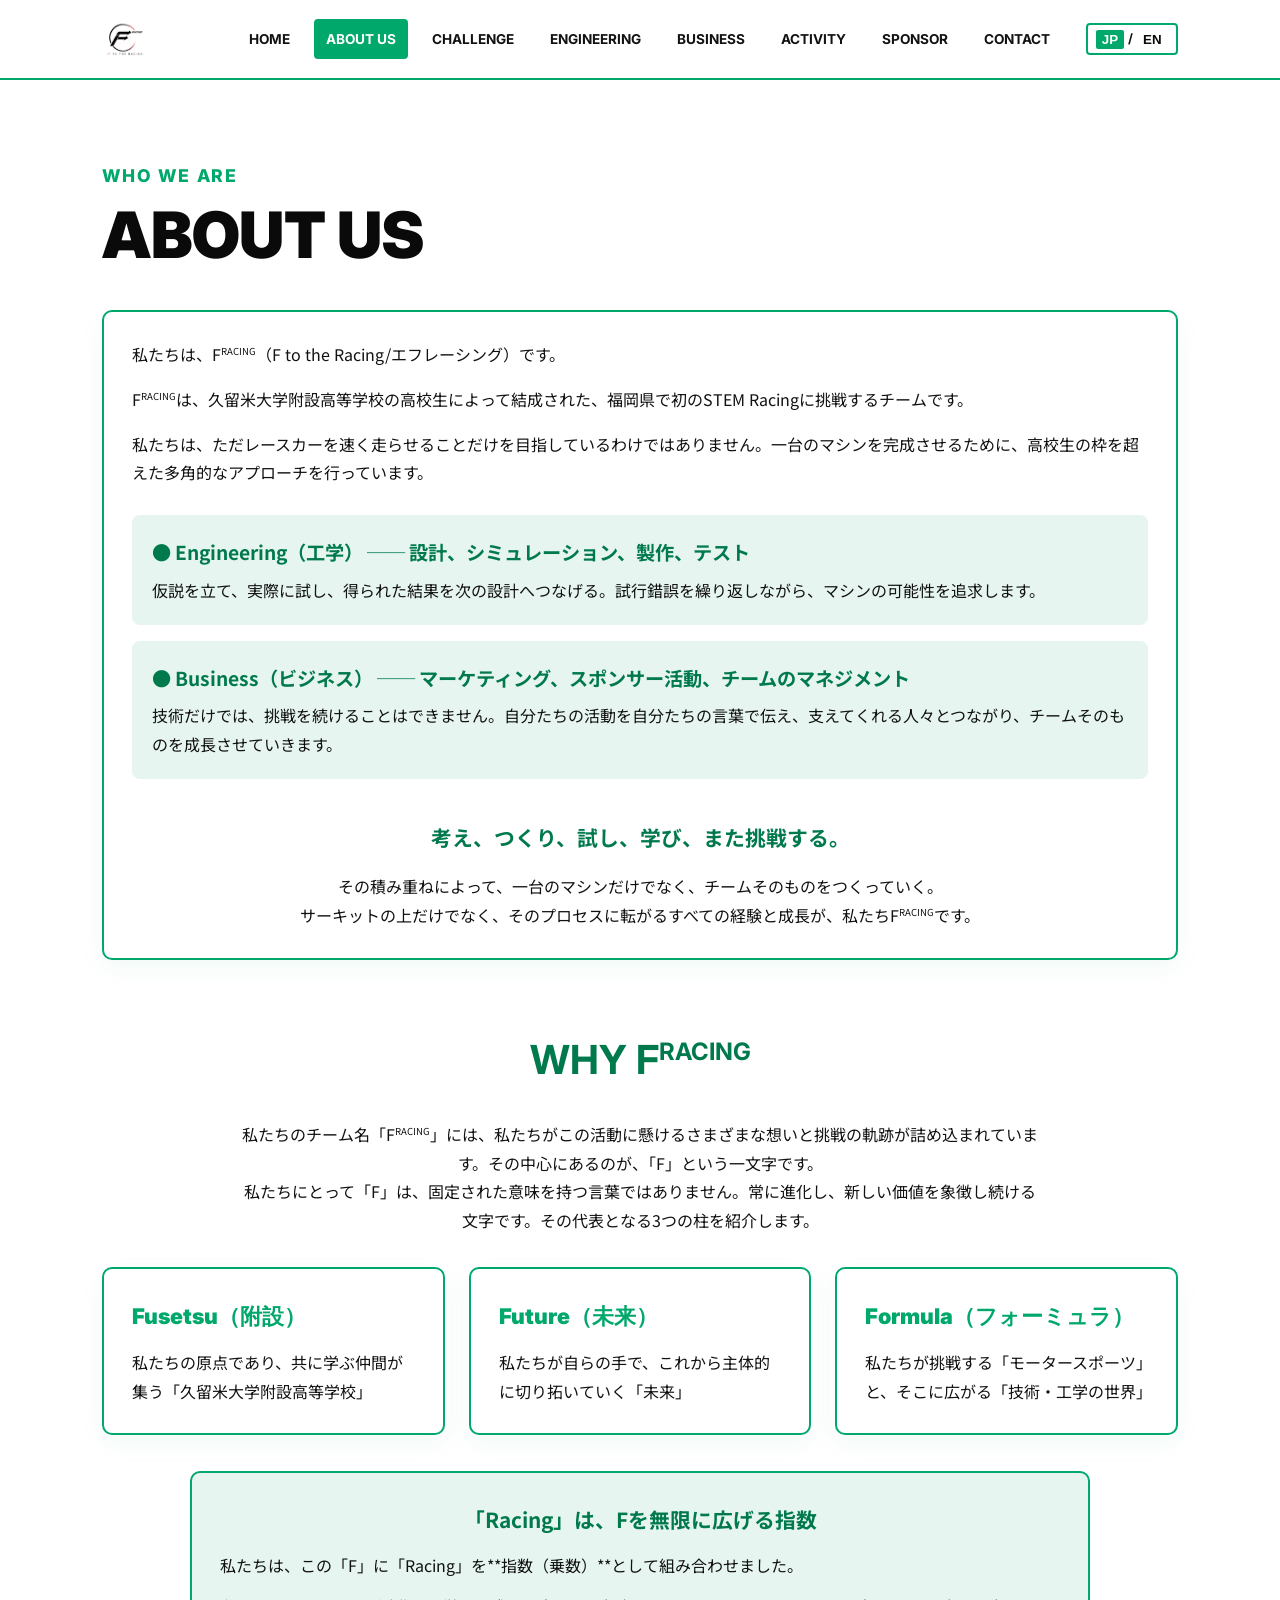
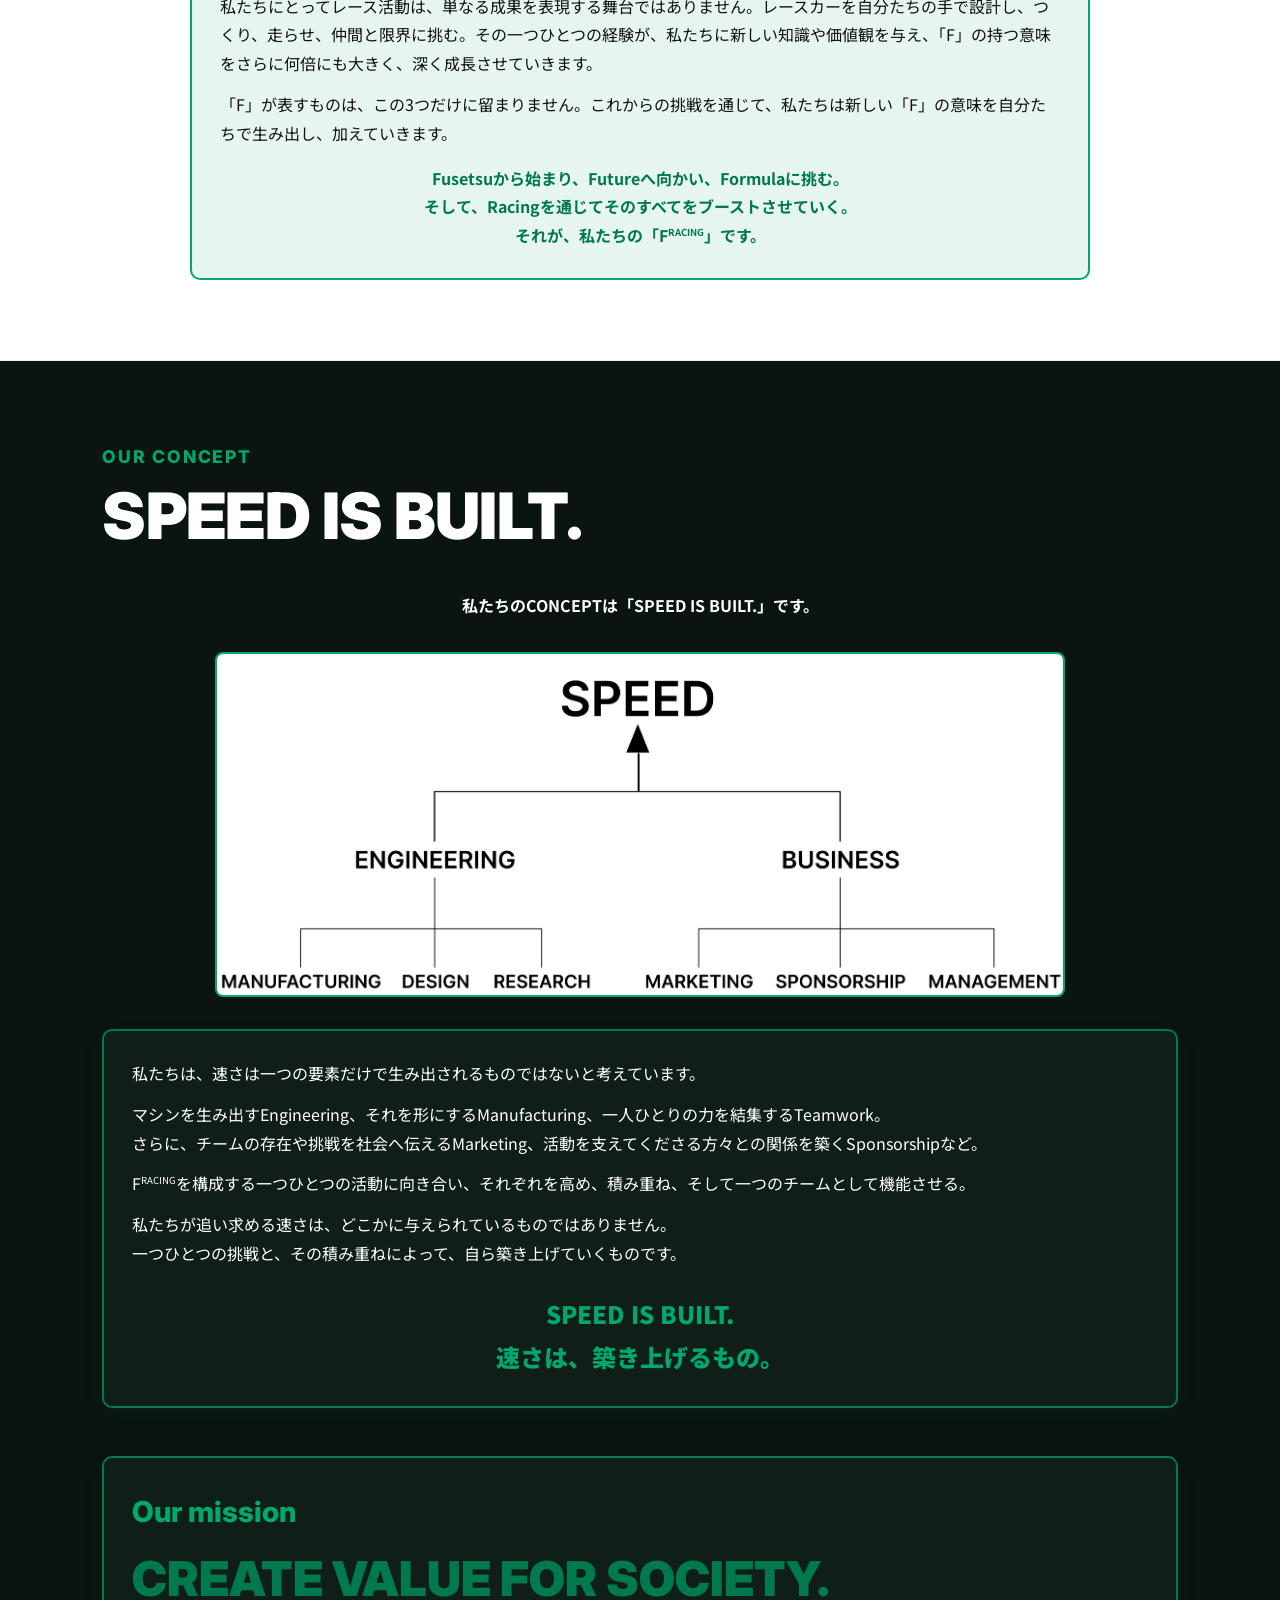
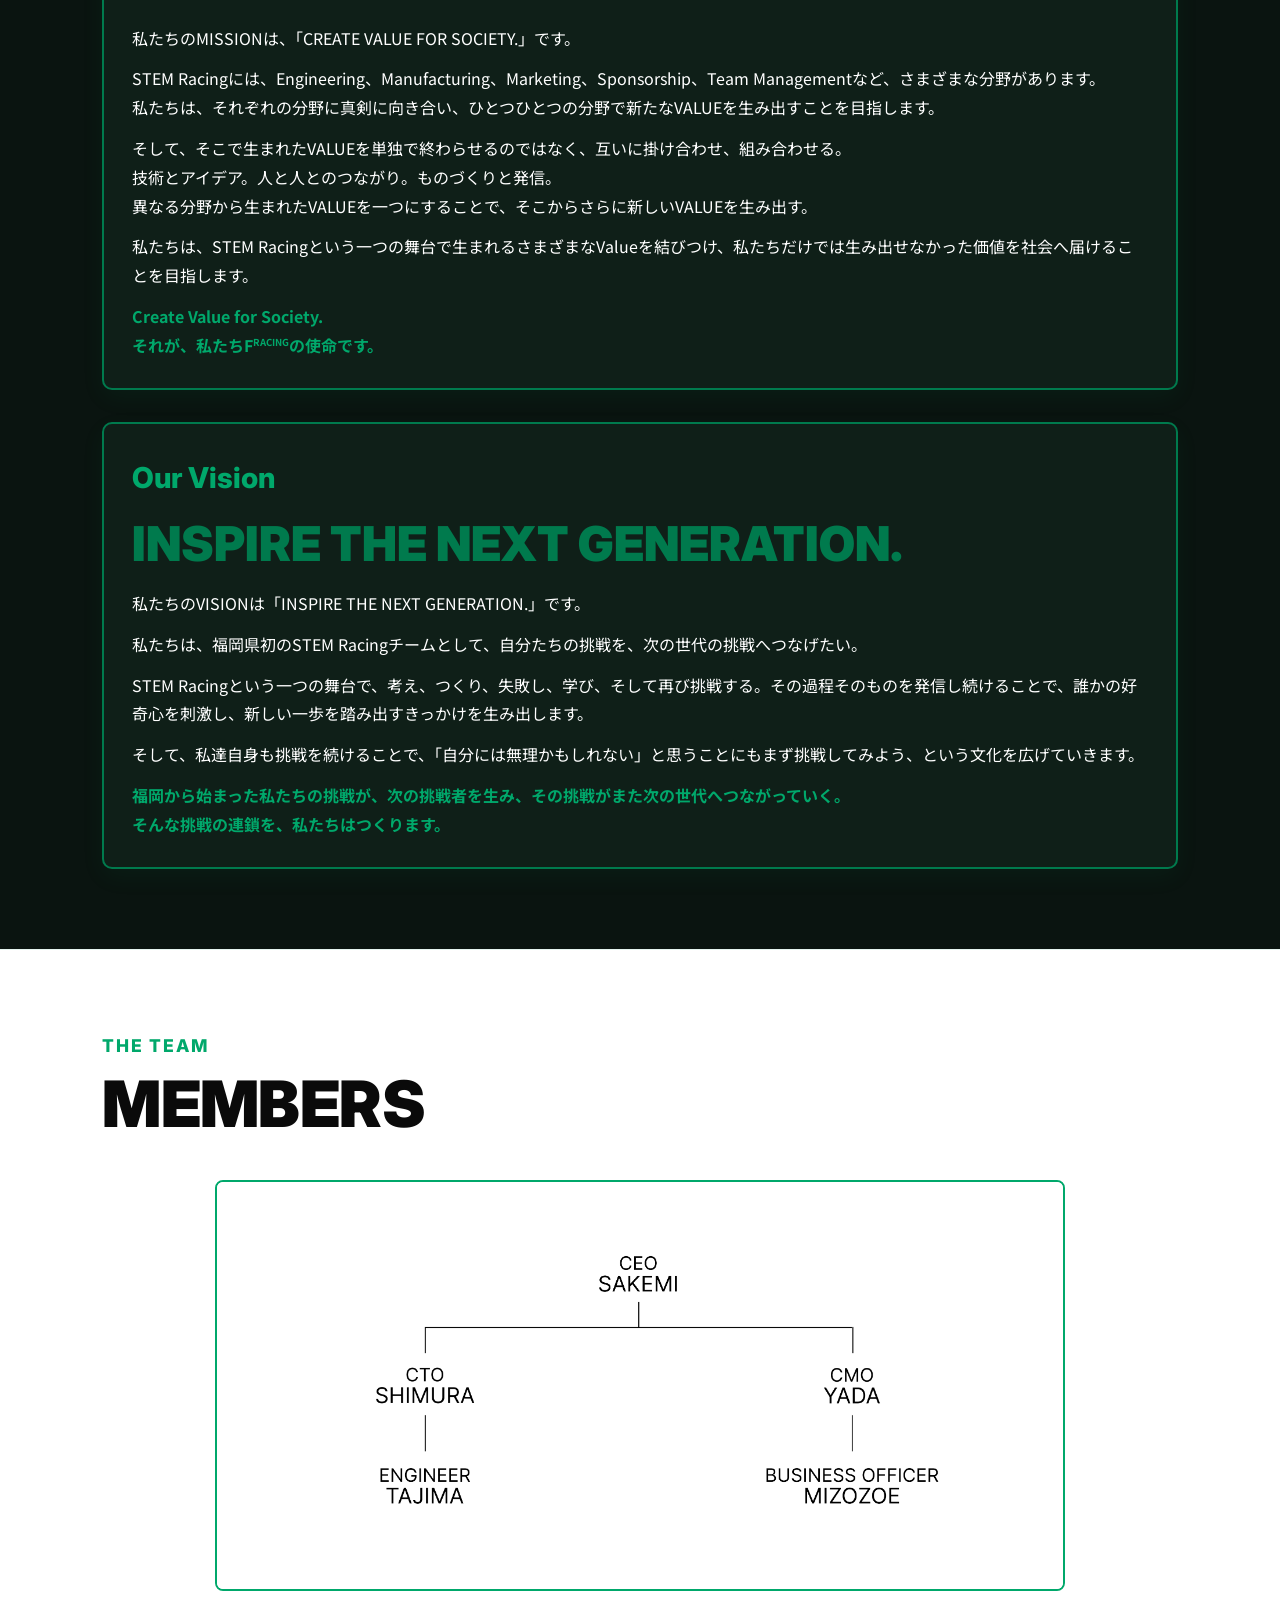
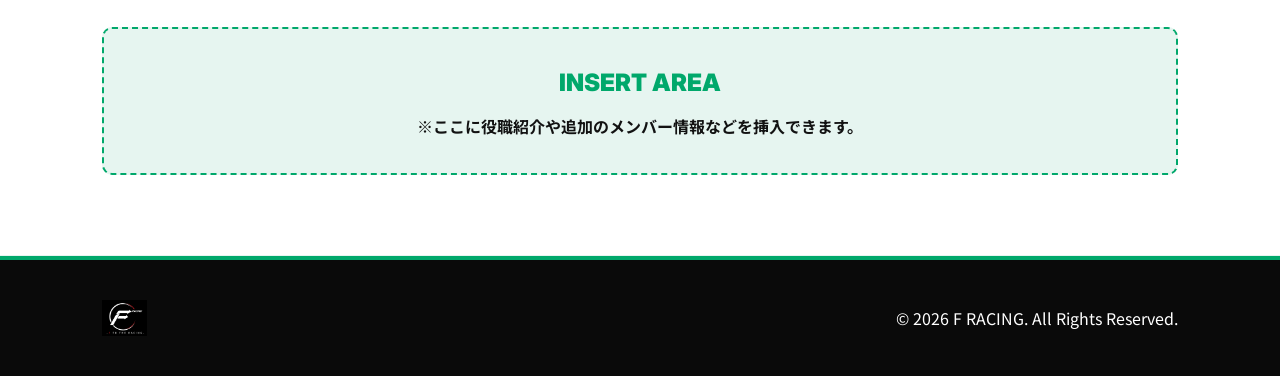
==== about.html @ 9b1084f3 "Update about.html" ====
<!DOCTYPE html>
<html lang="ja">
<head>
  <meta charset="UTF-8">
  <meta name="viewport" content="width=device-width, initial-scale=1.0">
  <title>ABOUT US | F RACING</title>
  <link href="https://fonts.googleapis.com/css2?family=Inter:wght@400;700;900&family=Noto+Sans+JP:wght@400;700;900&display=swap" rel="stylesheet">
  <link rel="stylesheet" href="style.css">
</head>
<body data-lang="jp">
  <header>
    <a href="index.html"><img src="whiteversion.jpg" alt="F RACING" class="logo-img"></a>
    <div class="nav-container">
      <nav class="nav-links">
        <a href="index.html">HOME</a>
        <a href="about.html" class="active">ABOUT US</a>
        <a href="challenge.html">CHALLENGE</a>
        <a href="challenge.html#engineering">ENGINEERING</a>
        <a href="challenge.html#business">BUSINESS</a>
        <a href="activity.html">ACTIVITY</a>
        <a href="sponsor.html">SPONSOR</a>
        <a href="contact.html">CONTACT</a>
      </nav>
      <div class="lang-switch">
        <button onclick="setLanguage('jp')" id="btn-jp" class="active">JP</button><span>/</span><button onclick="setLanguage('en')" id="btn-en">EN</button>
      </div>
    </div>
  </header>

  <main>
    <!-- 1. ABOUT US -->
    <section id="about">
      <div class="section-title-box">
        <span class="sub">WHO WE ARE</span>
        <h2>ABOUT US</h2>
      </div>
      
      <div class="custom-card lang-jp" style="display: flex; flex-direction: column; gap: 16px;">
        <p>私たちは、F<sup>RACING</sup>（F to the Racing/エフレーシング）です。</p>
        <p>F<sup>RACING</sup>は、久留米大学附設高等学校の高校生によって結成された、福岡県で初のSTEM Racingに挑戦するチームです。</p>
        <p>私たちは、ただレースカーを速く走らせることだけを目指しているわけではありません。一台のマシンを完成させるために、高校生の枠を超えた多角的なアプローチを行っています。</p>
        
        <div style="margin-top: 12px; padding: 20px; background-color: var(--light-green); border-radius: 8px;">
          <p class="accent-text" style="font-size: 1.2rem;">● Engineering（工学） ── 設計、シミュレーション、製作、テスト</p>
          <p style="margin-top: 6px;">仮説を立て、実際に試し、得られた結果を次の設計へつなげる。試行錯誤を繰り返しながら、マシンの可能性を追求します。</p>
        </div>
        
        <div style="padding: 20px; background-color: var(--light-green); border-radius: 8px;">
          <p class="accent-text" style="font-size: 1.2rem;">● Business（ビジネス） ── マーケティング、スポンサー活動、チームのマネジメント</p>
          <p style="margin-top: 6px;">技術だけでは、挑戦を続けることはできません。自分たちの活動を自分たちの言葉で伝え、支えてくれる人々とつながり、チームそのものを成長させていきます。</p>
        </div>
        
        <div style="margin-top: 24px; font-weight: 700; font-size: 1.3rem; text-align: center; color: var(--green-dark);">
          <p>考え、つくり、試し、学び、また挑戦する。</p>
        </div>
        <p style="text-align: center;">その積み重ねによって、一台のマシンだけでなく、チームそのものをつくっていく。<br>サーキットの上だけでなく、そのプロセスに転がるすべての経験と成長が、私たちF<sup>RACING</sup>です。</p>
      </div>

      <div class="custom-card lang-en" style="display: flex; flex-direction: column; gap: 16px;">
        <p>We are F<sup>RACING</sup> (F to the Racing).</p>
        <p>F<sup>RACING</sup> is a team formed by high school students at Kurume University Fusetsu High School, and we are the first team in Fukuoka Prefecture to take on the challenge of STEM racing.</p>
        <p>Our goal is not simply to make our race car go fast. To build a complete machine, we take a multifaceted approach that goes beyond the scope of typical high school students.</p>
        
        <div style="margin-top: 12px; padding: 20px; background-color: var(--light-green); border-radius: 8px;">
          <p class="accent-text" style="font-size: 1.2rem;">● Engineering — Design, Simulation, Fabrication, Testing</p>
          <p style="margin-top: 6px;">We formulate hypotheses, test them in practice, and apply the results to our next design. Through repeated trial and error, we explore the full potential of our machine.</p>
        </div>
        
        <div style="padding: 20px; background-color: var(--light-green); border-radius: 8px;">
          <p class="accent-text" style="font-size: 1.2rem;">● Business — Marketing, Sponsorship Activities, Team Management</p>
          <p style="margin-top: 6px;">Technology alone is not enough to sustain our challenges. We communicate our activities in our own words, connect with those who support us, and foster the growth of the team itself.</p>
        </div>
        
        <div style="margin-top: 24px; font-weight: 700; font-size: 1.3rem; text-align: center; color: var(--green-dark);">
          <p>We think, build, test, learn, and then challenge ourselves again.</p>
        </div>
        <p style="text-align: center;">Through this cumulative process, we build not just a single machine, but the team itself.<br>It is not just what happens on the racetrack, but all the experiences and growth woven into that process that define us as F<sup>RACING</sup>.</p>
      </div>

      <!-- WHY F RACING -->
      <div style="margin-top: 64px;">
        <h3 style="text-align: center; font-family: var(--font-en); font-size: 2.5rem; margin-bottom: 24px; color: var(--green-dark);">WHY F<sup>RACING</sup></h3>
        <div class="lang-jp" style="text-align: center; max-width: 800px; margin: 0 auto 32px auto;">
          <p>私たちのチーム名「F<sup>RACING</sup>」には、私たちがこの活動に懸けるさまざまな想いと挑戦の軌跡が詰め込まれています。その中心にあるのが、「F」という一文字です。</p>
          <p>私たちにとって「F」は、固定された意味を持つ言葉ではありません。常に進化し、新しい価値を象徴し続ける文字です。その代表となる3つの柱を紹介します。</p>
        </div>
        <div class="lang-en" style="text-align: center; max-width: 800px; margin: 0 auto 32px auto;">
          <p>Our team name, “F<sup>RACING</sup>,” embodies the various aspirations we have for this endeavor and the journey of challenges we’ve undertaken. At its core lies a single letter: “F.”</p>
          <p>For us, “F” is not a word with a fixed meaning. It is a letter that constantly evolves and continues to symbolize new values. Here, we introduce the three pillars that represent this.</p>
        </div>

        <div class="card-grid">
          <div class="custom-card">
            <h4>Fusetsu（附設）</h4>
            <p class="lang-jp">私たちの原点であり、共に学ぶ仲間が集う「久留米大学附設高等学校」</p>
            <p class="lang-en">“Kurume University Fusetsu High School,” our starting point and the place where fellow students gather to learn together</p>
          </div>
          <div class="custom-card">
            <h4>Future（未来）</h4>
            <p class="lang-jp">私たちが自らの手で、これから主体的に切り拓いていく「未来」</p>
            <p class="lang-en">The “future” that we will proactively carve out with our own hands</p>
          </div>
          <div class="custom-card">
            <h4>Formula（フォーミュラ）</h4>
            <p class="lang-jp">私たちが挑戦する「モータースポーツ」と、そこに広がる「技術・工学の世界」</p>
            <p class="lang-en">The “motorsports” we take on and the “world of technology and engineering” that unfolds within it</p>
          </div>
        </div>

        <div class="lang-jp" style="margin-top: 36px; max-width: 900px; margin-left: auto; margin-right: auto; padding: 28px; border: 2px solid var(--green); border-radius: 10px; background-color: var(--light-green);">
          <p style="font-size: 1.3rem; font-weight: bold; color: var(--green-dark); margin-bottom: 12px; text-align: center;">「Racing」は、Fを無限に広げる指数</p>
          <p>私たちは、この「F」に「Racing」を**指数（乗数）**として組み合わせました。</p>
          <p style="margin-top: 12px;">私たちにとってレース活動は、単なる成果を表現する舞台ではありません。レースカーを自分たちの手で設計し、つくり、走らせ、仲間と限界に挑む。その一つひとつの経験が、私たちに新しい知識や価値観を与え、「F」の持つ意味をさらに何倍にも大きく、深く成長させていきます。</p>
          <p style="margin-top: 12px;">「F」が表すものは、この3つだけに留まりません。これからの挑戦を通じて、私たちは新しい「F」の意味を自分たちで生み出し、加えていきます。</p>
          <p style="margin-top: 16px; font-weight: bold; text-align: center; color: var(--green-dark);">Fusetsuから始まり、Futureへ向かい、Formulaに挑む。<br>そして、Racingを通じてそのすべてをブーストさせていく。<br>それが、私たちの「F<sup>RACING</sup>」です。</p>
        </div>

        <div class="lang-en" style="margin-top: 36px; max-width: 900px; margin-left: auto; margin-right: auto; padding: 28px; border: 2px solid var(--green); border-radius: 10px; background-color: var(--light-green);">
          <p style="font-size: 1.3rem; font-weight: bold; color: var(--green-dark); margin-bottom: 12px; text-align: center;">“Racing” is the exponent that expands “F” infinitely.</p>
          <p>We have combined this “F” with “Racing” as an **exponent (multiplier)**.</p>
          <p style="margin-top: 12px;">For us, racing is not merely a stage for showcasing results. We design, build, and drive our race cars with our own hands, pushing the limits alongside our teammates. Each of these experiences provides us with new knowledge and values, multiplying and deepening the meaning of “F” many times over.</p>
          <p style="margin-top: 12px;">What “F” represents is not limited to just these three things. Through our future challenges, we will create and add new meanings to “F” on our own.</p>
          <p style="margin-top: 16px; font-weight: bold; text-align: center; color: var(--green-dark);">Starting from Fusetsu, moving toward the Future, and taking on the Formula.<br>And through Racing, we will boost it all.<br>That is our “F<sup>RACING</sup>.”</p>
        </div>
      </div>
    </section>

    <!-- 2. CONCEPT (ABOUTの下) -->
    <section id="concept" class="dark-section">
      <div class="section-title-box">
        <span class="sub">OUR CONCEPT</span>
        <h2>SPEED IS BUILT.</h2>
      </div>
      
      <p class="lang-jp" style="font-weight: bold; text-align: center; margin-bottom: 20px;">私たちのCONCEPTは「SPEED IS BUILT.」です。</p> 
      <p class="lang-en" style="font-weight: bold; text-align: center; margin-bottom: 20px;">Our CONCEPT is “SPEED IS BUILT.”</p>
      
      <div class="image-container">
        <img src="Group44.png" alt="CONCEPT MAP">
      </div>
      
      <div class="lang-jp custom-card" style="margin-top: 32px; display: flex; flex-direction: column; gap: 12px;">
        <p>私たちは、速さは一つの要素だけで生み出されるものではないと考えています。</p>
        <p>マシンを生み出すEngineering、それを形にするManufacturing、一人ひとりの力を結集するTeamwork。<br>さらに、チームの存在や挑戦を社会へ伝えるMarketing、活動を支えてくださる方々との関係を築くSponsorshipなど。</p>
        <p>F<sup>RACING</sup>を構成する一つひとつの活動に向き合い、それぞれを高め、積み重ね、そして一つのチームとして機能させる。</p>
        <p>私たちが追い求める速さは、どこかに与えられているものではありません。<br>一つひとつの挑戦と、その積み重ねによって、自ら築き上げていくものです。</p>
        <p style="margin-top:12px; font-weight:900; font-size: 1.5rem; text-align: center; color: var(--green);">SPEED IS BUILT.<br>速さは、築き上げるもの。</p>
      </div>

      <div class="lang-en custom-card" style="margin-top: 32px; display: flex; flex-direction: column; gap: 12px;">
        <p>We believe that speed is not created by a single factor alone.</p>
        <p>Engineering, which creates the machine; Manufacturing, which brings it to life; and Teamwork, which unites the strengths of each individual.<br>Furthermore, Marketing, which communicates the team’s existence and challenges to society; and Sponsorship, which builds relationships with those who support our activities.</p>
        <p>We engage with each and every activity that makes up F<sup>RACING</sup>, enhancing and building upon each one to function as a single, cohesive team.</p>
        <p>The speed we pursue is not something that is simply given to us.<br>It is something we build for ourselves through each individual challenge and the accumulation of those efforts.</p>
        <p style="margin-top:12px; font-weight:900; font-size: 1.5rem; text-align: center; color: var(--green);">SPEED IS BUILT.</p>
      </div>

      <!-- MISSION & VISION -->
      <div style="display: flex; flex-direction: column; gap: 32px; margin-top: 48px;">
        <div class="custom-card mv-card">
          <span class="sub" style="font-family: var(--font-en); font-weight: 800; font-size: 1.8rem; color: var(--green);">Our mission</span>
          <h3>CREATE VALUE FOR SOCIETY.</h3>
          <div class="lang-jp" style="display: flex; flex-direction: column; gap: 12px;">
            <p>私たちのMISSIONは、「CREATE VALUE FOR SOCIETY.」です。</p>
            <p>STEM Racingには、Engineering、Manufacturing、Marketing、Sponsorship、Team Managementなど、さまざまな分野があります。<br>私たちは、それぞれの分野に真剣に向き合い、ひとつひとつの分野で新たなVALUEを生み出すことを目指します。</p>
            <p>そして、そこで生まれたVALUEを単独で終わらせるのではなく、互いに掛け合わせ、組み合わせる。<br>技術とアイデア。人と人とのつながり。ものづくりと発信。<br>異なる分野から生まれたVALUEを一つにすることで、そこからさらに新しいVALUEを生み出す。</p>
            <p>私たちは、STEM Racingという一つの舞台で生まれるさまざまなValueを結びつけ、私たちだけでは生み出せなかった価値を社会へ届けることを目指します。</p>
            <p style="font-weight: bold; color: var(--green);">Create Value for Society.<br>それが、私たちF<sup>RACING</sup>の使命です。</p>
          </div>
          <div class="lang-en" style="display: flex; flex-direction: column; gap: 12px;">
            <p>Our MISSION is “CREATE VALUE FOR SOCIETY.”</p>
            <p>STEM Racing encompasses a variety of fields, including Engineering, Manufacturing, Marketing, Sponsorship, and Team Management.<br>We take each of these fields seriously and aim to create new VALUE in every single one.</p>
            <p>And rather than letting the VALUE created in each field stand alone, we combine and integrate them.<br>Technology and ideas. Connections between people. Manufacturing and communication.<br>By uniting the value born from these different fields, we generate even more new value.</p>
            <p>We aim to connect the diverse forms of value created on the single stage of STEM Racing and deliver value to society that we could not have created on our own.</p>
            <p style="font-weight: bold; color: var(--green);">Create Value for Society.<br>That is the mission of F<sup>RACING</sup>.</p>
          </div>
        </div>

        <div class="custom-card mv-card">
          <span class="sub" style="font-family: var(--font-en); font-weight: 800; font-size: 1.8rem; color: var(--green);">Our Vision</span>
          <h3>INSPIRE THE NEXT GENERATION.</h3> 
          <div class="lang-jp" style="display: flex; flex-direction: column; gap: 12px;">
            <p>私たちのVISIONは「INSPIRE THE NEXT GENERATION.」です。</p>
            <p>私たちは、福岡県初のSTEM Racingチームとして、自分たちの挑戦を、次の世代の挑戦へつなげたい。</p>
            <p>STEM Racingという一つの舞台で、考え、つくり、失敗し、学び、そして再び挑戦する。その過程そのものを発信し続けることで、誰かの好奇心を刺激し、新しい一歩を踏み出すきっかけを生み出します。</p>
            <p>そして、私達自身も挑戦を続けることで、「自分には無理かもしれない」と思うことにもまず挑戦してみよう、という文化を広げていきます。</p>
            <p style="font-weight: bold; color: var(--green);">福岡から始まった私たちの挑戦が、次の挑戦者を生み、その挑戦がまた次の世代へつながっていく。<br>そんな挑戦の連鎖を、私たちはつくります。</p>
          </div>
          <div class="lang-en" style="display: flex; flex-direction: column; gap: 12px;">
            <p>Our VISION is “INSPIRE THE NEXT GENERATION.”</p>
            <p>As Fukuoka Prefecture’s first STEM Racing team, we want to connect our own challenges to those of the next generation.</p>
            <p>On the stage of STEM Racing, we think, create, fail, learn, and try again. By continuously sharing this process itself, we aim to spark curiosity in others and create opportunities for them to take a new step forward.</p>
            <p>Furthermore, by continuing to take on challenges ourselves, we will foster a culture where people are encouraged to at least give things a try—even when they think, “Maybe I can’t do this.”</p>
            <p style="font-weight: bold; color: var(--green);">Our journey, which began in Fukuoka, will inspire the next generation of challengers, and their challenges will in turn lead to the next generation.<br>We are creating this chain of challenges.</p>
          </div>
        </div>
      </div>
    </section>

    <!-- 3. MEMBER (CONCEPTの下) -->
    <section id="member">
      <div class="section-title-box">
        <span class="sub">THE TEAM</span>
        <h2>MEMBERS</h2>
      </div>

      <div class="image-container">
        <img src="Group41.png" alt="メンバー組織図">
      </div>

      <!-- 1枚目の画像の下の挿入エリア -->
      <div class="member-insert-box">
        <h3 style="font-size: 1.5rem; font-weight: 900; color: var(--green); margin-bottom: 8px; font-family: var(--font-en);">INSERT AREA</h3>
        <p class="lang-jp" style="font-weight: bold;">※ここに役職紹介や追加のメンバー情報などを挿入できます。</p>
        <p class="lang-en" style="font-weight: bold;">※Additional content or member bios can be inserted here.</p>
      </div>
    </section>
  </main>

  <!-- フッター -->
  <footer>
    <div class="footer-logo">
      <a href="index.html">
        <img src="blackversion.png" alt="F RACING" class="logo-img">
      </a>
    </div>
    <p>&copy; 2026 F RACING. All Rights Reserved.</p>
  </footer>

<script>
    document.addEventListener('DOMContentLoaded', () => {
      const langButtons = document.querySelectorAll('.lang-switch button');
      const savedLang = localStorage.getItem('selectedLang') || 'jp';
      applyLanguage(savedLang);

      langButtons.forEach(btn => {
        btn.addEventListener('click', () => {
          const lang = btn.textContent.trim().toLowerCase();
          localStorage.setItem('selectedLang', lang);
          applyLanguage(lang);
        });
      });

      function applyLanguage(lang) {
        document.body.setAttribute('data-lang', lang);
        langButtons.forEach(btn => {
          if (btn.textContent.trim().toLowerCase() === lang) {
            btn.classList.add('active');
          } else {
            btn.classList.remove('active');
          }
        });
      }
    });
  </script>
  <!-- ★ここまで貼り付け★ -->

</body>
</html>
---- style.css ----
:root {
  --white: #FFFFFF;
  --black: #0A0A0A;
  --text-main: #121212;
  --dark-bg: #0A1410;
  --green: #33855D;
  --green-dark: #007A4D;
  --light-green: #E6F5F0;
  --font-en: 'Inter', sans-serif;
  --font-jp: 'Noto Sans JP', sans-serif;
  --max-width: 1440px;
  --padding-x: 8vw;
}

*, *::before, *::after {
  box-sizing: border-box;
  margin: 0;
  padding: 0;
}

html {
  scroll-behavior: smooth;
}

body {
  font-family: var(--font-jp);
  background-color: var(--white);
  color: var(--text-main);
  line-height: 1.8;
  -webkit-font-smoothing: antialiased;
}

body[data-lang="jp"] .lang-en { display: none !important; }
body[data-lang="en"] .lang-jp { display: none !important; }

sup { font-size: 0.6em; vertical-align: super; line-height: 0; }
a { color: inherit; text-decoration: none; }
ul { list-style: none; }

/* HEADER & NAV */
header {
  position: fixed;
  top: 0; left: 0; width: 100%; height: 80px;
  background-color: rgba(255, 255, 255, 0.98);
  backdrop-filter: blur(8px);
  border-bottom: 2px solid var(--green);
  display: flex; justify-content: space-between; align-items: center;
  padding: 0 var(--padding-x);
  z-index: 1000;
}

.logo-img { height: 36px; width: auto; display: block; }
.nav-container { display: flex; align-items: center; gap: 24px; }
.nav-links { display: flex; gap: 16px; }
.nav-links a {
  font-family: var(--font-en); font-size: 0.85rem; font-weight: 700;
  text-transform: uppercase; padding: 6px 10px; border-radius: 4px;
  transition: all 0.2s;
}
.nav-links a:hover, .nav-links a.active {
  background-color: var(--green); color: var(--white);
}

.lang-switch {
  display: flex; align-items: center; gap: 4px;
  border: 2px solid var(--green); padding: 2px 8px;
  border-radius: 4px; font-family: var(--font-en);
  font-size: 0.8rem; font-weight: 700;
}
.lang-switch button {
  background: none; border: none; cursor: pointer;
  font-weight: inherit; color: var(--black);
  padding: 2px 6px; border-radius: 2px;
}
.lang-switch button.active { background-color: var(--green); color: var(--white); }

/* MAIN LAYOUT */
main { margin-top: 80px; min-height: calc(100vh - 160px); }
section { padding: 80px var(--padding-x); border-bottom: 1px solid var(--light-green); }

.section-title-box { margin-bottom: 40px; }

/* 調整後の見出し・タイポグラフィサイズ */
.section-title-box .sub {
  font-family: var(--font-en);
  font-size: 1.1rem;
  font-weight: 800; letter-spacing: 0.1em;
  color: var(--green); text-transform: uppercase;
  display: block; margin-bottom: 8px;
}

.section-title-box h2 {
  font-family: var(--font-en);
  font-size: clamp(2.5rem, 5vw, 4rem);
  font-weight: 900; line-height: 1.1;
  letter-spacing: -0.01em; text-transform: uppercase;
  color: var(--black);
}

.hero-tag {
  font-family: var(--font-en);
  font-size: clamp(1.2rem, 2.5vw, 1.8rem);
  font-weight: 800; letter-spacing: 0.05em;
  color: var(--green); text-transform: uppercase;
  margin-bottom: 12px; text-align: center;
}

.hero-intro-text {
  font-size: clamp(1.1rem, 2vw, 1.35rem);
  font-weight: 700; line-height: 1.7;
  color: var(--text-main);
}

.mv-card h3 {
  font-family: var(--font-en);
  font-size: clamp(2rem, 4vw, 3rem);
  font-weight: 900; line-height: 1.2;
  color: var(--green-dark); margin: 12px 0 16px 0;
}

/* CARDS DESIGN */
.card-grid {
  display: grid; grid-template-columns: repeat(auto-fit, minmax(300px, 1fr));
  gap: 24px; margin-top: 32px;
}
.custom-card {
  border: 2px solid var(--green); border-radius: 10px;
  padding: 28px; background-color: var(--white);
  box-shadow: 0 8px 24px rgba(0, 168, 107, 0.06);
  transition: transform 0.3s, box-shadow 0.3s;
}
.custom-card:hover {
  transform: translateY(-4px); box-shadow: 0 12px 32px rgba(0, 168, 107, 0.15);
}
.custom-card h4 {
  font-family: var(--font-en);
  font-size: 1.35rem; font-weight: 900;
  color: var(--green); margin-bottom: 12px;
}

.dark-section { background-color: var(--dark-bg); color: var(--white); }
.dark-section .section-title-box h2 { color: var(--white); }
.dark-section .hero-intro-text, .dark-section p { color: var(--white); }
.dark-section .custom-card {
  background-color: #0F1F18;
  color: var(--white);
  border-color: var(--green-dark);
}
.dark-section .custom-card h4 { color: var(--green); }

.image-container {
  width: 100%; max-width: 850px; margin: 32px auto; display: flex; justify-content: center;
}
.image-container img {
  width: 100%; height: auto; display: block; border-radius: 8px; border: 2px solid var(--green);
}

.member-insert-box {
  margin-top: 36px; padding: 32px;
  border: 2px dashed var(--green); border-radius: 10px;
  background-color: var(--light-green); text-align: center;
}

.accent-text { color: var(--green-dark); font-weight: bold; }

/* FOOTER */
footer {
  background-color: var(--black); color: var(--white);
  padding: 40px var(--padding-x); display: flex;
  justify-content: space-between; align-items: center;
  border-top: 4px solid var(--green);
}

/* RESPONSIVE */
@media (max-width: 991px) {
  :root { --padding-x: 5vw; }
  header { padding: 0 16px; height: 70px; }
  main { margin-top: 70px; }
  .nav-links { display: none; }
  section { padding: 50px var(--padding-x); }
  .section-title-box h2 { font-size: 2.2rem; }
  .section-title-box .sub { font-size: 0.95rem; }
  .hero-tag { font-size: 1.2rem; }
  .hero-intro-text { font-size: 1.05rem; }
  .mv-card h3 { font-size: 1.8rem; }
  footer { flex-direction: column; gap: 16px; text-align: center; }
}
:root {
  --white: #FFFFFF;
  --black: #0A0A0A;
  --text-main: #121212;
  --dark-bg: #0A1410;
  --green: #00A86B;
  --green-dark: #007A4D;
  --light-green: #E6F5F0;
  --font-en: 'Inter', sans-serif;
  --font-jp: 'Noto Sans JP', sans-serif;
  --padding-x: 8vw;
}

*, *::before, *::after { box-sizing: border-box; margin: 0; padding: 0; }
html { scroll-behavior: smooth; }
body { font-family: var(--font-jp); background-color: var(--white); color: var(--text-main); line-height: 1.8; -webkit-font-smoothing: antialiased; }
body[data-lang="jp"] .lang-en { display: none !important; }
body[data-lang="en"] .lang-jp { display: none !important; }
sup { font-size: 0.6em; vertical-align: super; line-height: 0; }
a { color: inherit; text-decoration: none; }
ul { list-style: none; }

/* HEADER & NAV (ドロップダウン対応) */
header {
  position: fixed; top: 0; left: 0; width: 100%; height: 80px;
  background-color: rgba(255, 255, 255, 0.98); backdrop-filter: blur(8px);
  border-bottom: 2px solid var(--green); display: flex; justify-content: space-between; align-items: center;
  padding: 0 var(--padding-x); z-index: 1000;
}
.logo-img { height: 36px; width: auto; display: block; }
.nav-container { display: flex; align-items: center; gap: 24px; }
.nav-links { display: flex; align-items: center; gap: 12px; }
.nav-links > li { position: relative; }
.nav-links a { font-family: var(--font-en); font-size: 0.85rem; font-weight: 700; text-transform: uppercase; padding: 8px 12px; border-radius: 4px; display: block; transition: all 0.2s ease; }
.nav-links a:hover, .nav-links a.active { background-color: var(--green); color: var(--white); }

.dropdown-menu {
  position: absolute; top: 100%; left: 0; min-width: 150px;
  background-color: var(--white); border: 2px solid var(--green); border-radius: 6px;
  padding: 6px 0; box-shadow: 0 8px 20px rgba(0, 0, 0, 0.1);
  opacity: 0; visibility: hidden; transform: translateY(8px); transition: all 0.2s ease; z-index: 1010;
}
.has-dropdown:hover .dropdown-menu { opacity: 1; visibility: visible; transform: translateY(0); }
.dropdown-menu li { width: 100%; }
.dropdown-menu a { color: var(--text-main); border-radius: 0; padding: 8px 16px; font-size: 0.8rem; white-space: nowrap; }
.dropdown-menu a:hover { background-color: var(--light-green); color: var(--green-dark); }

.lang-switch { display: flex; align-items: center; gap: 4px; border: 2px solid var(--green); padding: 2px 8px; border-radius: 4px; font-family: var(--font-en); font-size: 0.8rem; font-weight: 700; }
.lang-switch button { background: none; border: none; cursor: pointer; font-weight: inherit; color: var(--black); padding: 2px 6px; border-radius: 2px; }
.lang-switch button.active { background-color: var(--green); color: var(--white); }

/* MAIN LAYOUT */
main { margin-top: 80px; min-height: calc(100vh - 160px); }
section { padding: 80px var(--padding-x); border-bottom: 1px solid var(--light-green); }
.section-title-box { margin-bottom: 40px; }
.section-title-box .sub { font-family: var(--font-en); font-size: 1.1rem; font-weight: 800; letter-spacing: 0.1em; color: var(--green); text-transform: uppercase; display: block; margin-bottom: 8px; }
.section-title-box h2 { font-family: var(--font-en); font-size: clamp(2.5rem, 5vw, 4rem); font-weight: 900; line-height: 1.1; letter-spacing: -0.01em; text-transform: uppercase; color: var(--black); }

/* TYPOGRAPHY */
.hero-tag { font-family: var(--font-en); font-size: clamp(1.2rem, 2.5vw, 1.8rem); font-weight: 800; letter-spacing: 0.05em; color: var(--green); text-transform: uppercase; margin-bottom: 12px; text-align: center; }
.hero-intro-text { font-size: clamp(1.1rem, 2vw, 1.35rem); font-weight: 700; line-height: 1.7; color: var(--text-main); }
.mv-card h3 { font-family: var(--font-en); font-size: clamp(2rem, 4vw, 3rem); font-weight: 900; line-height: 1.2; color: var(--green-dark); margin: 12px 0 16px 0; }
.accent-text { color: var(--green-dark); font-weight: bold; }

/* BUTTONS (HOMEの導線用) */
.btn-more { display: inline-block; margin-top: 24px; padding: 12px 32px; background-color: var(--green); color: var(--white); font-family: var(--font-en); font-weight: 700; font-size: 0.95rem; border-radius: 6px; transition: background-color 0.2s; text-align: center; }
.btn-more:hover { background-color: var(--green-dark); color: var(--white); }

/* CARDS DESIGN */
.card-grid { display: grid; grid-template-columns: repeat(auto-fit, minmax(300px, 1fr)); gap: 24px; margin-top: 32px; }
.custom-card { border: 2px solid var(--green); border-radius: 10px; padding: 28px; background-color: var(--white); box-shadow: 0 8px 24px rgba(0, 168, 107, 0.06); transition: transform 0.3s, box-shadow 0.3s; height: 100%; display: flex; flex-direction: column; }
.custom-card:hover { transform: translateY(-4px); box-shadow: 0 12px 32px rgba(0, 168, 107, 0.15); }
.custom-card h4 { font-family: var(--font-en); font-size: 1.35rem; font-weight: 900; color: var(--green); margin-bottom: 12px; }

.dark-section { background-color: var(--dark-bg); color: var(--white); }
.dark-section .section-title-box h2 { color: var(--white); }
.dark-section .hero-intro-text, .dark-section p { color: var(--white); }
.dark-section .custom-card { background-color: #0F1F18; color: var(--white); border-color: var(--green-dark); }
.dark-section .custom-card h4 { color: var(--green); }

.image-container { width: 100%; max-width: 850px; margin: 32px auto; display: flex; justify-content: center; }
.image-container img { width: 100%; height: auto; display: block; border-radius: 8px; border: 2px solid var(--green); }

.member-insert-box { margin-top: 36px; padding: 32px; border: 2px dashed var(--green); border-radius: 10px; background-color: var(--light-green); text-align: center; }

/* FOOTER */
footer { background-color: var(--black); color: var(--white); padding: 40px var(--padding-x); display: flex; justify-content: space-between; align-items: center; border-top: 4px solid var(--green); }

@media (max-width: 991px) {
  :root { --padding-x: 5vw; }
  header { padding: 0 16px; height: 70px; }
  main { margin-top: 70px; }
  .nav-links { display: none; }
  section { padding: 50px var(--padding-x); }
  .section-title-box h2 { font-size: 2.2rem; }
  .mv-card h3 { font-size: 1.8rem; }
  footer { flex-direction: column; gap: 16px; text-align: center; }
}

/* ACTIVITYセクション用追加スタイル */
.activity-btn-wrapper {
  text-align: center;
  margin-top: 40px;
}

.btn-more {
  display: inline-block;
  padding: 12px 32px;
  background-color: #111; /* ブランドカラーに合わせて変更してください */
  color: #fff;
  text-decoration: none;
  font-weight: bold;
  border-radius: 4px;
  transition: background-color 0.3s ease;
}

.btn-more:hover {
  background-color: #444;
}

/* スマホ・タブレットでもメニューを表示させる設定 */
@media (max-width: 991px) {
  header {
    height: auto;
    padding: 10px 16px;
    flex-direction: column; /* ロゴとメニューを上下に配置 */
    gap: 8px;
  }
  
  .nav-container {
    width: 100%;
    justify-content: center;
    flex-wrap: wrap; /* 画面幅に合わせて折り返し */
  }

  .nav-links {
    display: flex !important; /* 非表示を解除 */
    flex-wrap: wrap;
    justify-content: center;
    gap: 4px;
  }

  .nav-links a {
    font-size: 0.75rem; /* スマホ用に少し小さく調整 */
    padding: 4px 8px;
  }

  main {
    margin-top: 100px; /* ヘッダーの高さ変更に伴う調整 */
  }
}
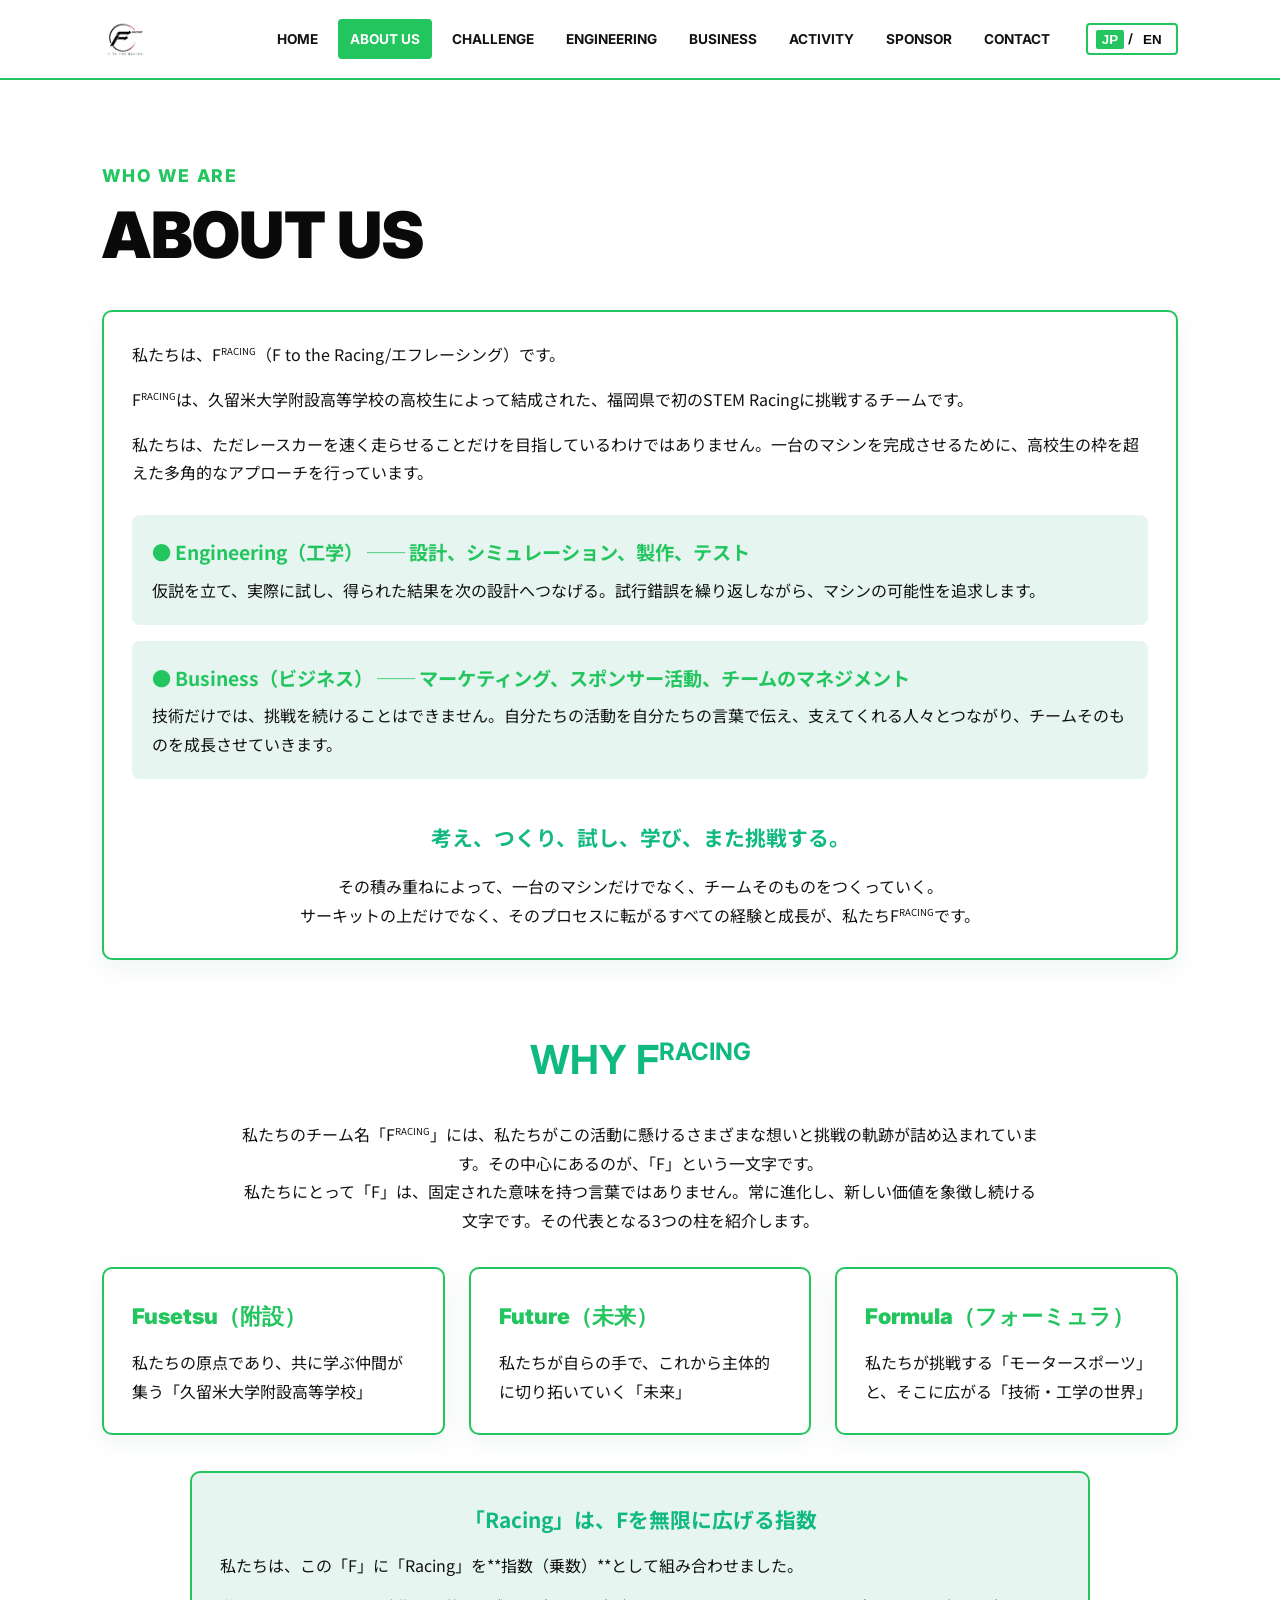
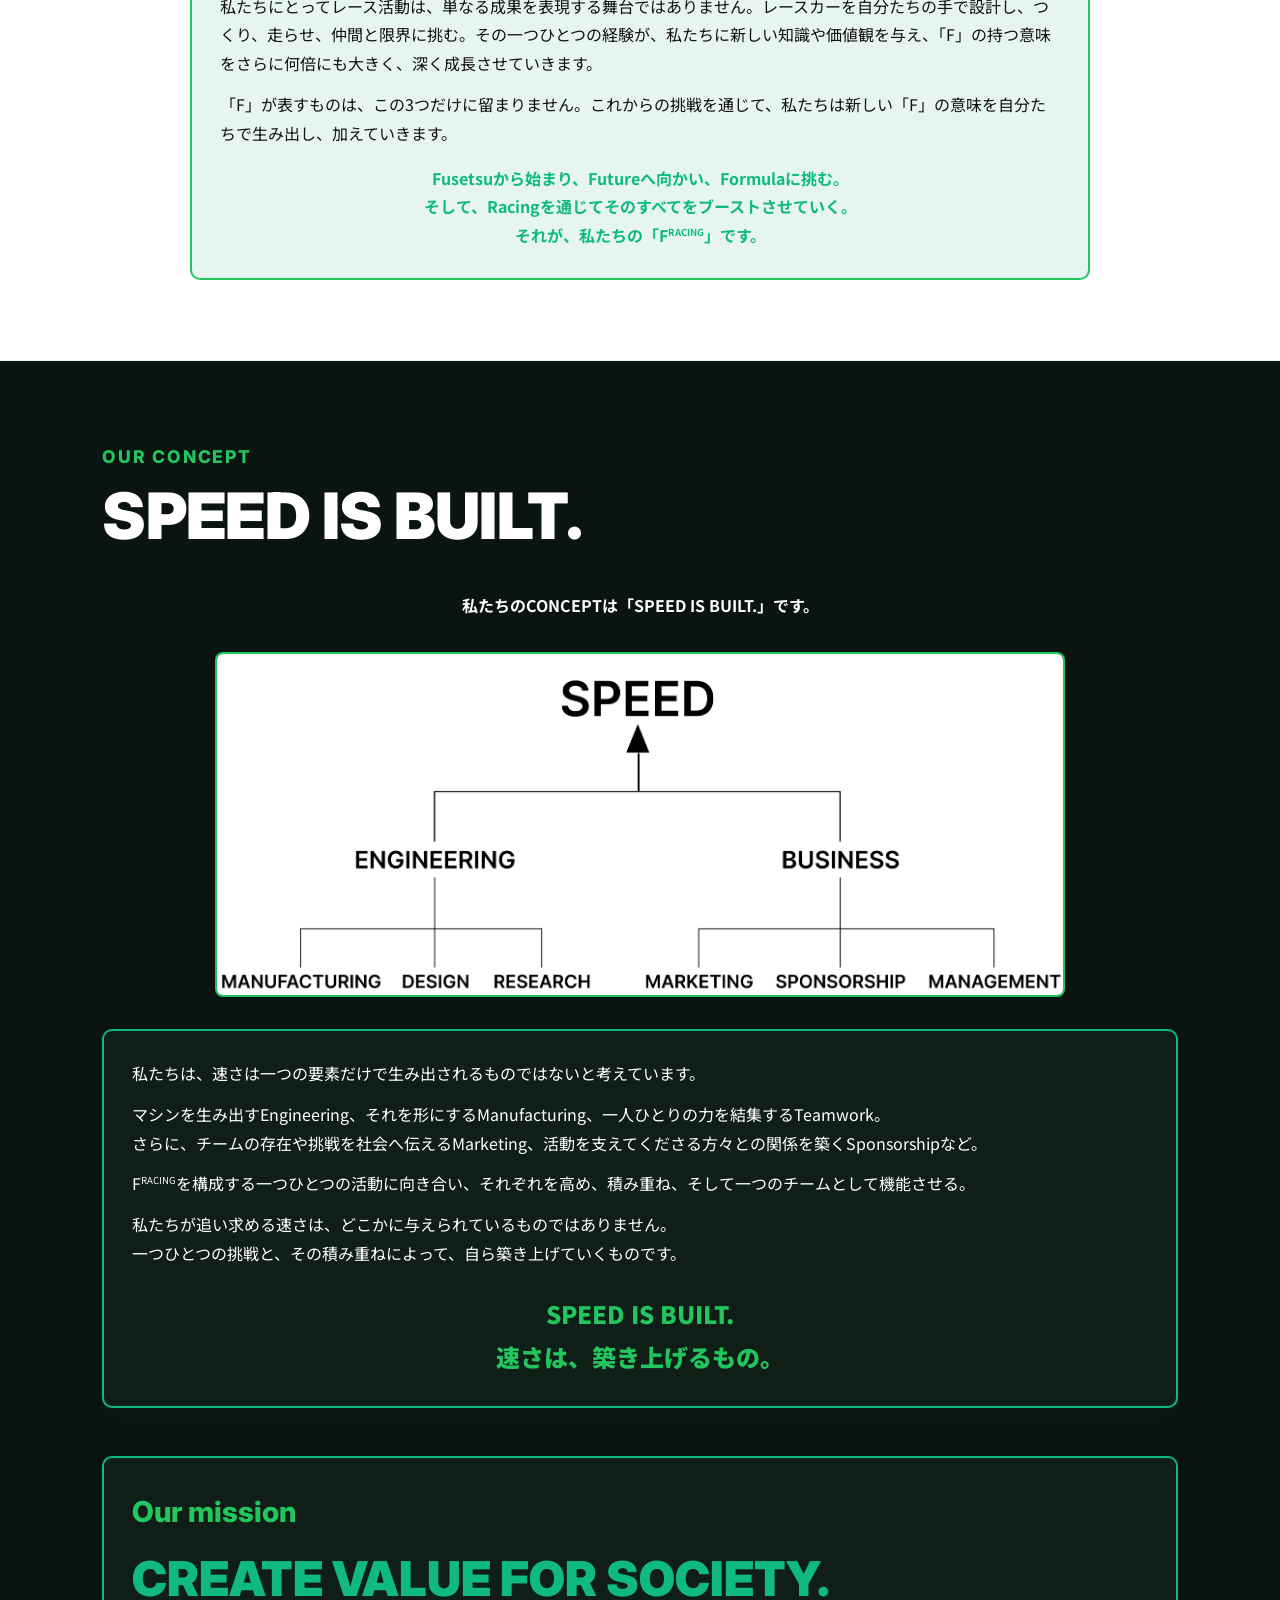
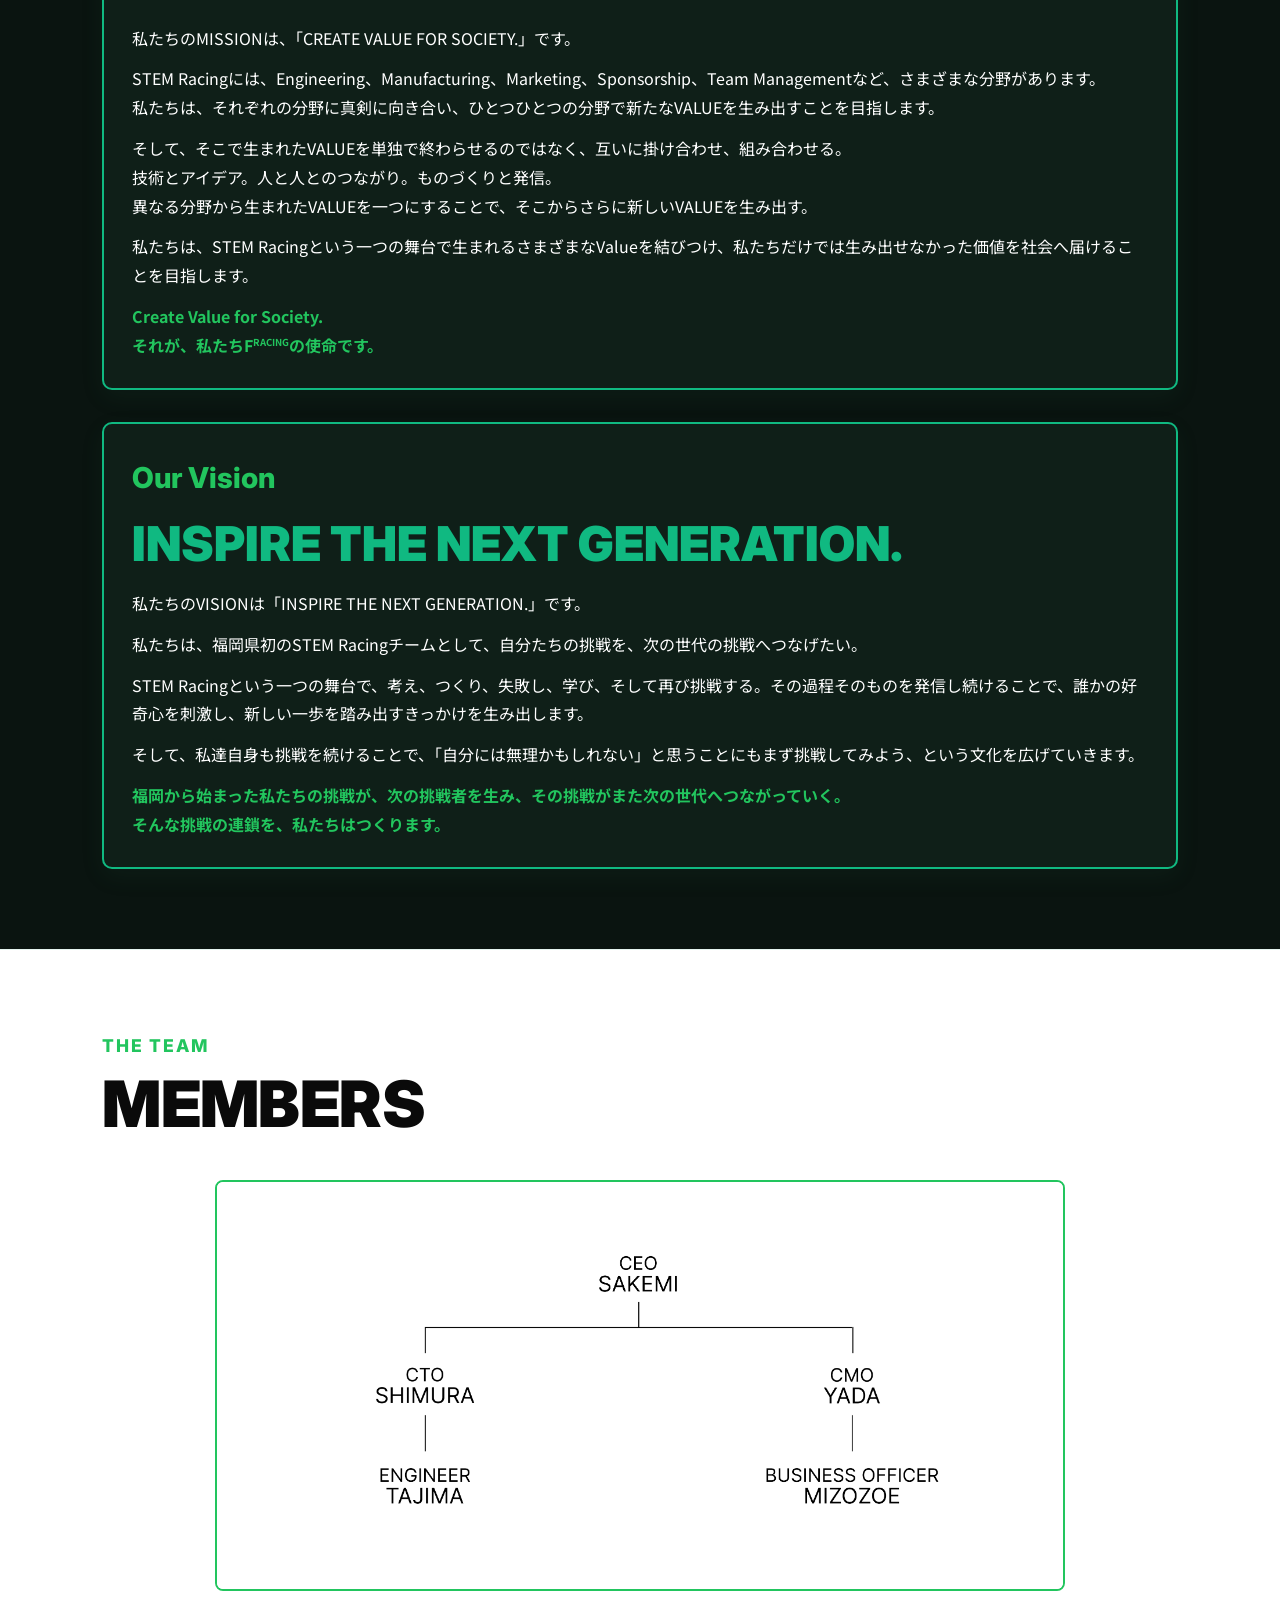
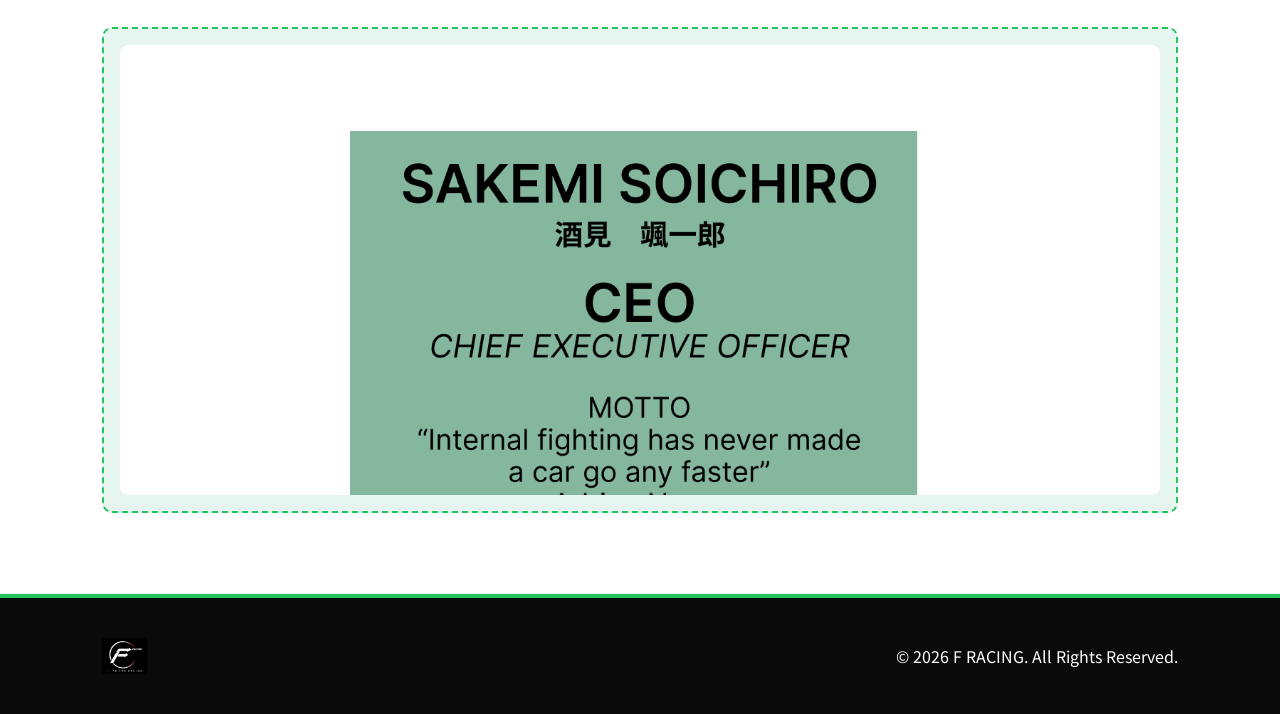
==== commit 23b91790: "Update about.html" ====
--- a/about.html
+++ b/about.html
@@ -209,11 +209,12 @@
       </div>
 
       <!-- 1枚目の画像の下の挿入エリア -->
-      <div class="member-insert-box">
-        <h3 style="font-size: 1.5rem; font-weight: 900; color: var(--green); margin-bottom: 8px; font-family: var(--font-en);">INSERT AREA</h3>
-        <p class="lang-jp" style="font-weight: bold;">※ここに役職紹介や追加のメンバー情報などを挿入できます。</p>
-        <p class="lang-en" style="font-weight: bold;">※Additional content or member bios can be inserted here.</p>
-      </div>
+      <div class="member-insert-box" style="padding: 16px;">
+  <div style="width: 100%; max-height: 450px; overflow: hidden; border-radius: 8px;">
+    <!-- ★ src の部分に写真のファイルパス（例: images/team-photo.jpg）を指定してください -->
+    <img src="Group50.png" alt="F RACING メンバー" style="width: 100%; height: 100%; object-fit: cover; display: block;">
+  </div>
+</div>
     </section>
   </main>
 
--- a/style.css
+++ b/style.css
@@ -3,8 +3,8 @@
   --black: #0A0A0A;
   --text-main: #121212;
   --dark-bg: #0A1410;
-  --green: #33855D;
-  --green-dark: #007A4D;
+  --green: #22C55E; /* F RACING メインブランドカラー */
+  --green-dark: #10B981;
   --light-green: #E6F5F0;
   --font-en: 'Inter', sans-serif;
   --font-jp: 'Noto Sans JP', sans-serif;
@@ -30,6 +30,7 @@
   -webkit-font-smoothing: antialiased;
 }
 
+/* 多言語切り替え設定 */
 body[data-lang="jp"] .lang-en { display: none !important; }
 body[data-lang="en"] .lang-jp { display: none !important; }
 
@@ -51,14 +52,24 @@
 
 .logo-img { height: 36px; width: auto; display: block; }
 .nav-container { display: flex; align-items: center; gap: 24px; }
-.nav-links { display: flex; gap: 16px; }
+.nav-links { display: flex; align-items: center; gap: 8px; }
+
 .nav-links a {
-  font-family: var(--font-en); font-size: 0.85rem; font-weight: 700;
-  text-transform: uppercase; padding: 6px 10px; border-radius: 4px;
-  transition: all 0.2s;
-}
+  font-family: var(--font-en);
+  font-size: 0.85rem !important;
+  font-weight: 700;
+  text-transform: uppercase;
+  padding: 8px 12px !important;
+  border-radius: 4px;
+  display: block;
+  letter-spacing: normal !important;
+  margin: 0 !important;
+  transition: all 0.2s ease;
+}
+
 .nav-links a:hover, .nav-links a.active {
-  background-color: var(--green); color: var(--white);
+  background-color: var(--green);
+  color: var(--white);
 }
 
 .lang-switch {
@@ -79,8 +90,6 @@
 section { padding: 80px var(--padding-x); border-bottom: 1px solid var(--light-green); }
 
 .section-title-box { margin-bottom: 40px; }
-
-/* 調整後の見出し・タイポグラフィサイズ */
 .section-title-box .sub {
   font-family: var(--font-en);
   font-size: 1.1rem;
@@ -97,6 +106,7 @@
   color: var(--black);
 }
 
+/* TYPOGRAPHY */
 .hero-tag {
   font-family: var(--font-en);
   font-size: clamp(1.2rem, 2.5vw, 1.8rem);
@@ -118,6 +128,19 @@
   color: var(--green-dark); margin: 12px 0 16px 0;
 }
 
+.accent-text { color: var(--green); font-weight: bold; }
+
+/* BUTTONS */
+.btn-more {
+  display: inline-block; padding: 12px 32px;
+  background-color: var(--green); color: var(--white);
+  font-family: var(--font-en); font-weight: 900; font-size: 0.95rem;
+  border-radius: 6px; transition: background-color 0.2s, transform 0.2s; text-align: center;
+}
+.btn-more:hover { background-color: var(--green-dark); color: var(--white); transform: translateY(-2px); }
+
+.activity-btn-wrapper { text-align: center; margin-top: 40px; }
+
 /* CARDS DESIGN */
 .card-grid {
   display: grid; grid-template-columns: repeat(auto-fit, minmax(300px, 1fr));
@@ -126,11 +149,12 @@
 .custom-card {
   border: 2px solid var(--green); border-radius: 10px;
   padding: 28px; background-color: var(--white);
-  box-shadow: 0 8px 24px rgba(0, 168, 107, 0.06);
+  box-shadow: 0 8px 24px rgba(51, 133, 93, 0.08);
   transition: transform 0.3s, box-shadow 0.3s;
+  height: 100%; display: flex; flex-direction: column;
 }
 .custom-card:hover {
-  transform: translateY(-4px); box-shadow: 0 12px 32px rgba(0, 168, 107, 0.15);
+  transform: translateY(-4px); box-shadow: 0 12px 32px rgba(51, 133, 93, 0.2);
 }
 .custom-card h4 {
   font-family: var(--font-en);
@@ -141,27 +165,13 @@
 .dark-section { background-color: var(--dark-bg); color: var(--white); }
 .dark-section .section-title-box h2 { color: var(--white); }
 .dark-section .hero-intro-text, .dark-section p { color: var(--white); }
-.dark-section .custom-card {
-  background-color: #0F1F18;
-  color: var(--white);
-  border-color: var(--green-dark);
-}
+.dark-section .custom-card { background-color: #0F1F18; color: var(--white); border-color: var(--green-dark); }
 .dark-section .custom-card h4 { color: var(--green); }
 
-.image-container {
-  width: 100%; max-width: 850px; margin: 32px auto; display: flex; justify-content: center;
-}
-.image-container img {
-  width: 100%; height: auto; display: block; border-radius: 8px; border: 2px solid var(--green);
-}
-
-.member-insert-box {
-  margin-top: 36px; padding: 32px;
-  border: 2px dashed var(--green); border-radius: 10px;
-  background-color: var(--light-green); text-align: center;
-}
-
-.accent-text { color: var(--green-dark); font-weight: bold; }
+.image-container { width: 100%; max-width: 850px; margin: 32px auto; display: flex; justify-content: center; }
+.image-container img { width: 100%; height: auto; display: block; border-radius: 8px; border: 2px solid var(--green); }
+
+.member-insert-box { margin-top: 36px; padding: 32px; border: 2px dashed var(--green); border-radius: 10px; background-color: var(--light-green); text-align: center; }
 
 /* FOOTER */
 footer {
@@ -174,166 +184,191 @@
 /* RESPONSIVE */
 @media (max-width: 991px) {
   :root { --padding-x: 5vw; }
-  header { padding: 0 16px; height: 70px; }
-  main { margin-top: 70px; }
-  .nav-links { display: none; }
-  section { padding: 50px var(--padding-x); }
-  .section-title-box h2 { font-size: 2.2rem; }
-  .section-title-box .sub { font-size: 0.95rem; }
-  .hero-tag { font-size: 1.2rem; }
-  .hero-intro-text { font-size: 1.05rem; }
-  .mv-card h3 { font-size: 1.8rem; }
-  footer { flex-direction: column; gap: 16px; text-align: center; }
-}
-:root {
-  --white: #FFFFFF;
-  --black: #0A0A0A;
-  --text-main: #121212;
-  --dark-bg: #0A1410;
-  --green: #00A86B;
-  --green-dark: #007A4D;
-  --light-green: #E6F5F0;
-  --font-en: 'Inter', sans-serif;
-  --font-jp: 'Noto Sans JP', sans-serif;
-  --padding-x: 8vw;
-}
-
-*, *::before, *::after { box-sizing: border-box; margin: 0; padding: 0; }
-html { scroll-behavior: smooth; }
-body { font-family: var(--font-jp); background-color: var(--white); color: var(--text-main); line-height: 1.8; -webkit-font-smoothing: antialiased; }
-body[data-lang="jp"] .lang-en { display: none !important; }
-body[data-lang="en"] .lang-jp { display: none !important; }
-sup { font-size: 0.6em; vertical-align: super; line-height: 0; }
-a { color: inherit; text-decoration: none; }
-ul { list-style: none; }
-
-/* HEADER & NAV (ドロップダウン対応) */
-header {
-  position: fixed; top: 0; left: 0; width: 100%; height: 80px;
-  background-color: rgba(255, 255, 255, 0.98); backdrop-filter: blur(8px);
-  border-bottom: 2px solid var(--green); display: flex; justify-content: space-between; align-items: center;
-  padding: 0 var(--padding-x); z-index: 1000;
-}
-.logo-img { height: 36px; width: auto; display: block; }
-.nav-container { display: flex; align-items: center; gap: 24px; }
-.nav-links { display: flex; align-items: center; gap: 12px; }
-.nav-links > li { position: relative; }
-.nav-links a { font-family: var(--font-en); font-size: 0.85rem; font-weight: 700; text-transform: uppercase; padding: 8px 12px; border-radius: 4px; display: block; transition: all 0.2s ease; }
-.nav-links a:hover, .nav-links a.active { background-color: var(--green); color: var(--white); }
-
-.dropdown-menu {
-  position: absolute; top: 100%; left: 0; min-width: 150px;
-  background-color: var(--white); border: 2px solid var(--green); border-radius: 6px;
-  padding: 6px 0; box-shadow: 0 8px 20px rgba(0, 0, 0, 0.1);
-  opacity: 0; visibility: hidden; transform: translateY(8px); transition: all 0.2s ease; z-index: 1010;
-}
-.has-dropdown:hover .dropdown-menu { opacity: 1; visibility: visible; transform: translateY(0); }
-.dropdown-menu li { width: 100%; }
-.dropdown-menu a { color: var(--text-main); border-radius: 0; padding: 8px 16px; font-size: 0.8rem; white-space: nowrap; }
-.dropdown-menu a:hover { background-color: var(--light-green); color: var(--green-dark); }
-
-.lang-switch { display: flex; align-items: center; gap: 4px; border: 2px solid var(--green); padding: 2px 8px; border-radius: 4px; font-family: var(--font-en); font-size: 0.8rem; font-weight: 700; }
-.lang-switch button { background: none; border: none; cursor: pointer; font-weight: inherit; color: var(--black); padding: 2px 6px; border-radius: 2px; }
-.lang-switch button.active { background-color: var(--green); color: var(--white); }
-
-/* MAIN LAYOUT */
-main { margin-top: 80px; min-height: calc(100vh - 160px); }
-section { padding: 80px var(--padding-x); border-bottom: 1px solid var(--light-green); }
-.section-title-box { margin-bottom: 40px; }
-.section-title-box .sub { font-family: var(--font-en); font-size: 1.1rem; font-weight: 800; letter-spacing: 0.1em; color: var(--green); text-transform: uppercase; display: block; margin-bottom: 8px; }
-.section-title-box h2 { font-family: var(--font-en); font-size: clamp(2.5rem, 5vw, 4rem); font-weight: 900; line-height: 1.1; letter-spacing: -0.01em; text-transform: uppercase; color: var(--black); }
-
-/* TYPOGRAPHY */
-.hero-tag { font-family: var(--font-en); font-size: clamp(1.2rem, 2.5vw, 1.8rem); font-weight: 800; letter-spacing: 0.05em; color: var(--green); text-transform: uppercase; margin-bottom: 12px; text-align: center; }
-.hero-intro-text { font-size: clamp(1.1rem, 2vw, 1.35rem); font-weight: 700; line-height: 1.7; color: var(--text-main); }
-.mv-card h3 { font-family: var(--font-en); font-size: clamp(2rem, 4vw, 3rem); font-weight: 900; line-height: 1.2; color: var(--green-dark); margin: 12px 0 16px 0; }
-.accent-text { color: var(--green-dark); font-weight: bold; }
-
-/* BUTTONS (HOMEの導線用) */
-.btn-more { display: inline-block; margin-top: 24px; padding: 12px 32px; background-color: var(--green); color: var(--white); font-family: var(--font-en); font-weight: 700; font-size: 0.95rem; border-radius: 6px; transition: background-color 0.2s; text-align: center; }
-.btn-more:hover { background-color: var(--green-dark); color: var(--white); }
-
-/* CARDS DESIGN */
-.card-grid { display: grid; grid-template-columns: repeat(auto-fit, minmax(300px, 1fr)); gap: 24px; margin-top: 32px; }
-.custom-card { border: 2px solid var(--green); border-radius: 10px; padding: 28px; background-color: var(--white); box-shadow: 0 8px 24px rgba(0, 168, 107, 0.06); transition: transform 0.3s, box-shadow 0.3s; height: 100%; display: flex; flex-direction: column; }
-.custom-card:hover { transform: translateY(-4px); box-shadow: 0 12px 32px rgba(0, 168, 107, 0.15); }
-.custom-card h4 { font-family: var(--font-en); font-size: 1.35rem; font-weight: 900; color: var(--green); margin-bottom: 12px; }
-
-.dark-section { background-color: var(--dark-bg); color: var(--white); }
-.dark-section .section-title-box h2 { color: var(--white); }
-.dark-section .hero-intro-text, .dark-section p { color: var(--white); }
-.dark-section .custom-card { background-color: #0F1F18; color: var(--white); border-color: var(--green-dark); }
-.dark-section .custom-card h4 { color: var(--green); }
-
-.image-container { width: 100%; max-width: 850px; margin: 32px auto; display: flex; justify-content: center; }
-.image-container img { width: 100%; height: auto; display: block; border-radius: 8px; border: 2px solid var(--green); }
-
-.member-insert-box { margin-top: 36px; padding: 32px; border: 2px dashed var(--green); border-radius: 10px; background-color: var(--light-green); text-align: center; }
-
-/* FOOTER */
-footer { background-color: var(--black); color: var(--white); padding: 40px var(--padding-x); display: flex; justify-content: space-between; align-items: center; border-top: 4px solid var(--green); }
-
-@media (max-width: 991px) {
-  :root { --padding-x: 5vw; }
-  header { padding: 0 16px; height: 70px; }
-  main { margin-top: 70px; }
-  .nav-links { display: none; }
-  section { padding: 50px var(--padding-x); }
-  .section-title-box h2 { font-size: 2.2rem; }
-  .mv-card h3 { font-size: 1.8rem; }
-  footer { flex-direction: column; gap: 16px; text-align: center; }
-}
-
-/* ACTIVITYセクション用追加スタイル */
-.activity-btn-wrapper {
-  text-align: center;
-  margin-top: 40px;
-}
-
-.btn-more {
-  display: inline-block;
-  padding: 12px 32px;
-  background-color: #111; /* ブランドカラーに合わせて変更してください */
-  color: #fff;
-  text-decoration: none;
-  font-weight: bold;
-  border-radius: 4px;
-  transition: background-color 0.3s ease;
-}
-
-.btn-more:hover {
-  background-color: #444;
-}
-
-/* スマホ・タブレットでもメニューを表示させる設定 */
-@media (max-width: 991px) {
   header {
     height: auto;
-    padding: 10px 16px;
-    flex-direction: column; /* ロゴとメニューを上下に配置 */
-    gap: 8px;
+    padding: 12px 16px;
+    flex-direction: column;
+    gap: 10px;
   }
   
   .nav-container {
     width: 100%;
     justify-content: center;
-    flex-wrap: wrap; /* 画面幅に合わせて折り返し */
+    flex-wrap: wrap;
+    gap: 12px;
   }
 
   .nav-links {
-    display: flex !important; /* 非表示を解除 */
+    display: flex !important;
     flex-wrap: wrap;
     justify-content: center;
     gap: 4px;
   }
 
   .nav-links a {
-    font-size: 0.75rem; /* スマホ用に少し小さく調整 */
-    padding: 4px 8px;
+    font-size: 0.75rem !important;
+    padding: 6px 8px !important;
   }
 
-  main {
-    margin-top: 100px; /* ヘッダーの高さ変更に伴う調整 */
-  }
-}
-
+  main { margin-top: 110px; }
+  section { padding: 50px var(--padding-x); }
+  .section-title-box h2 { font-size: 2.2rem; }
+  .mv-card h3 { font-size: 1.8rem; }
+  footer { flex-direction: column; gap: 16px; text-align: center; }
+}
+
+/* ==========================================
+   ACTIVITY SECTION (#33855D 統一版)
+   ========================================== */
+
+.activity-section {
+  padding: 60px 0;
+  background-color: var(--dark-bg);
+}
+
+.activity-grid {
+  display: grid;
+  grid-template-columns: repeat(auto-fit, minmax(280px, 1fr));
+  gap: 24px;
+  margin-top: 36px;
+}
+
+/* カード本体 */
+.activity-card {
+  background-color: #0d1a14 !important;
+  border: 1.5px solid var(--green) !important;
+  border-radius: 8px;
+  overflow: hidden;
+  transition: all 0.3s ease;
+  position: relative;
+}
+
+.activity-card:hover {
+  transform: translateY(-6px);
+  box-shadow: 0 0 20px rgba(51, 133, 93, 0.4);
+}
+
+.activity-card-link {
+  display: flex;
+  flex-direction: column;
+  height: 100%;
+  text-decoration: none;
+  color: inherit;
+}
+
+/* 写真サイズ140px制限 */
+.activity-img {
+  position: relative;
+  width: 100%;
+  height: 140px !important;
+  overflow: hidden;
+  background-color: #000;
+  border-bottom: 1.5px solid var(--green);
+}
+
+.activity-img img {
+  width: 100%;
+  height: 100%;
+  object-fit: cover;
+  transition: transform 0.4s ease;
+}
+
+.activity-card:hover .activity-img img {
+  transform: scale(1.08);
+}
+
+/* カテゴリタグ：白文字に変更して視認性を確保 */
+.activity-tag {
+  position: absolute;
+  top: 10px;
+  right: 10px;
+  background: var(--green);
+  color: #FFFFFF;
+  font-family: var(--font-en);
+  font-weight: 900;
+  font-size: 0.75rem;
+  padding: 3px 8px;
+  border-radius: 3px;
+  letter-spacing: 1px;
+}
+
+/* テキスト部分 */
+.activity-content {
+  padding: 18px;
+  display: flex;
+  flex-direction: column;
+  flex-grow: 1;
+}
+
+.activity-date {
+  font-family: var(--font-en);
+  font-size: 0.8rem;
+  color: #a0a0a0;
+}
+
+.activity-title {
+  font-size: 1.15rem;
+  font-weight: 700;
+  color: #ffffff;
+  margin: 6px 0 8px 0;
+  line-height: 1.4;
+}
+
+.activity-card:hover .activity-title {
+  color: var(--green);
+}
+
+.activity-desc {
+  font-size: 0.85rem;
+  color: #d0d0d0;
+  line-height: 1.6;
+  margin-bottom: 16px;
+  display: -webkit-box;
+  -webkit-line-clamp: 2;
+  -webkit-box-orient: vertical;
+  overflow: hidden;
+}
+
+.activity-more {
+  font-family: var(--font-en);
+  font-size: 0.85rem;
+  font-weight: 900;
+  color: var(--green);
+  margin-top: auto;
+}
+
+/* SNSボタン（文字が見やすいように黒ベースに調整） */
+.sns-btn {
+  display: inline-block;
+  padding: 8px 20px;
+  border: 1.5px solid var(--green);
+  border-radius: 20px;
+  color: #121212; /* 通常時の文字色を黒（ダークグレー）に変更 */
+  background-color: rgba(255, 255, 255, 0.9); /* ボタン自体の背景を白っぽくして視認性確保 */
+  text-decoration: none;
+  font-size: 0.85rem;
+  font-weight: bold;
+  transition: all 0.2s ease;
+}
+
+.sns-btn:hover {
+  background-color: var(--green); /* ホバー時にチームグリーンに変化 */
+  color: #ffffff; /* ホバー時は白文字 */
+  border-color: var(--green);
+}
+
+
+
+/* Inline Link Button */
+.inline-link-btn {
+  display: inline-block;
+  color: var(--green);
+  font-weight: 900;
+  font-size: 1rem;
+  text-decoration: none;
+  transition: transform 0.2s ease;
+}
+
+.inline-link-btn:hover {
+  transform: translateX(6px);
+}
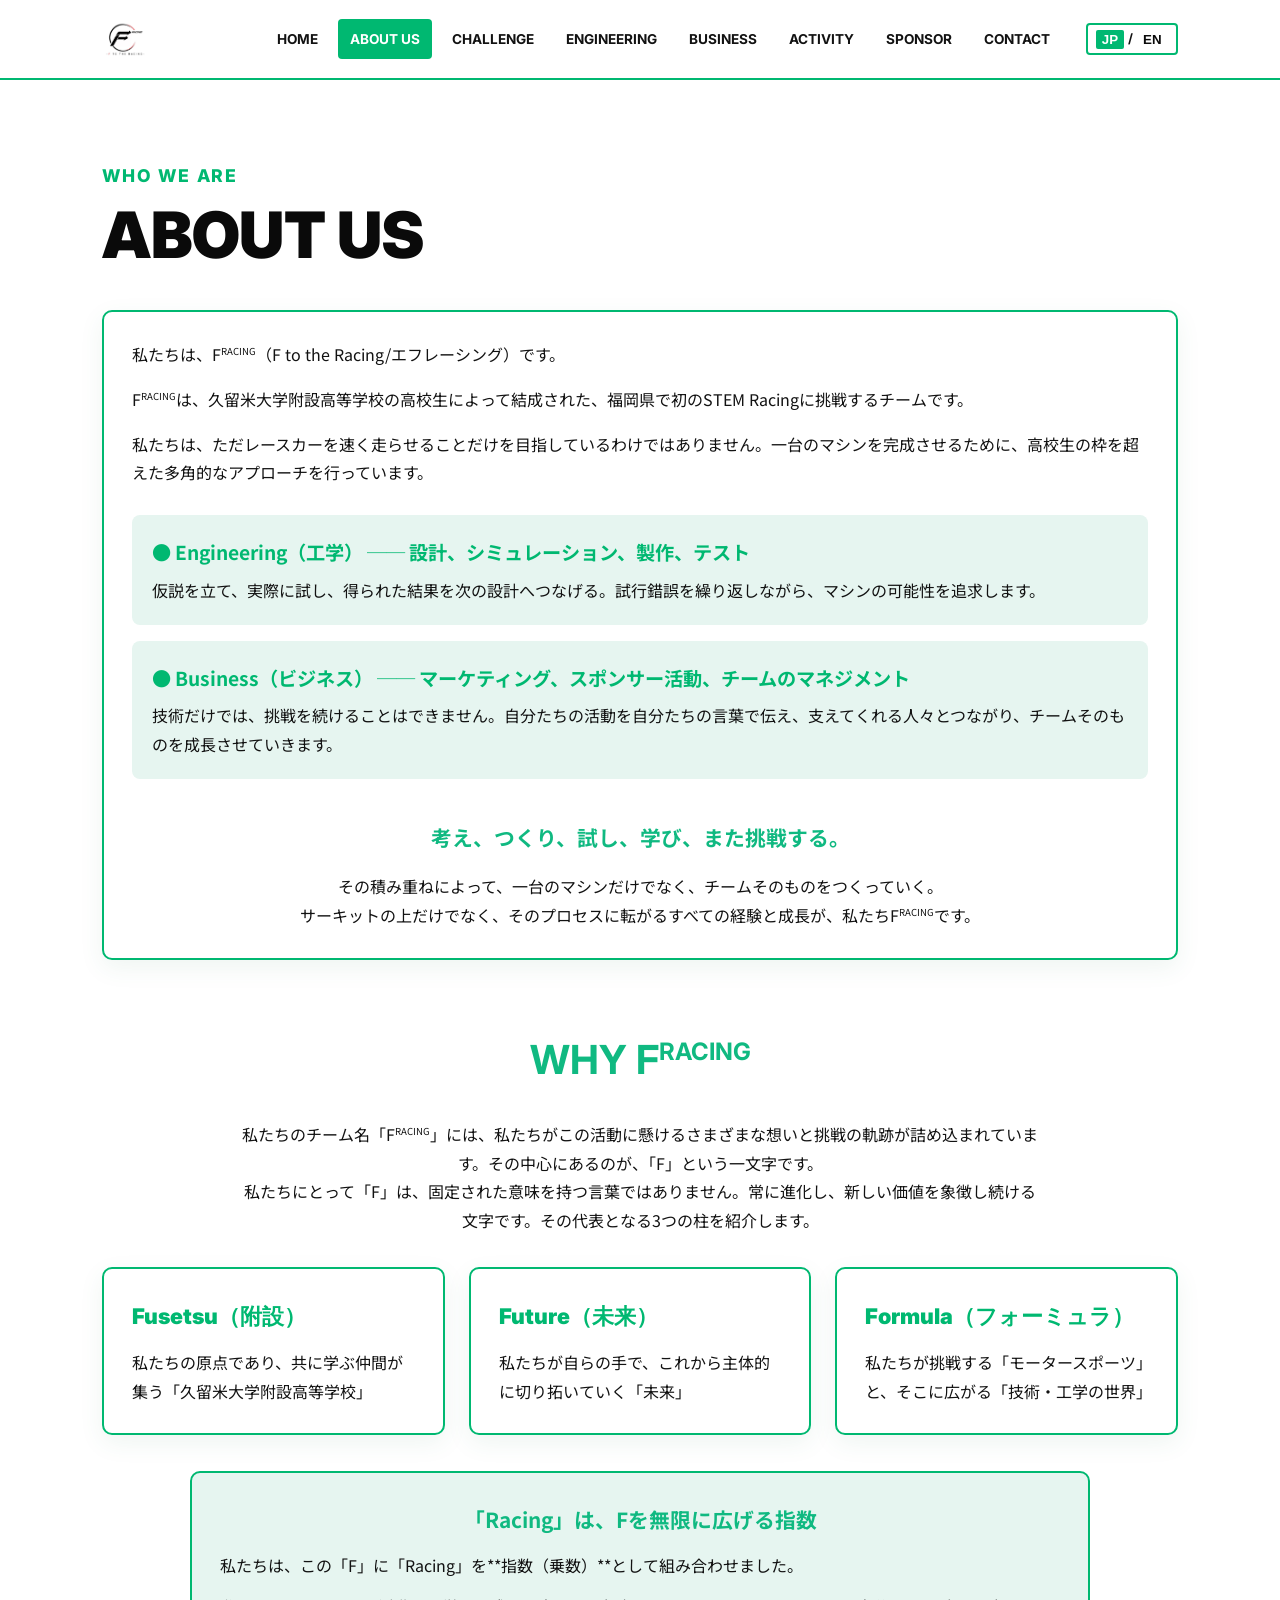
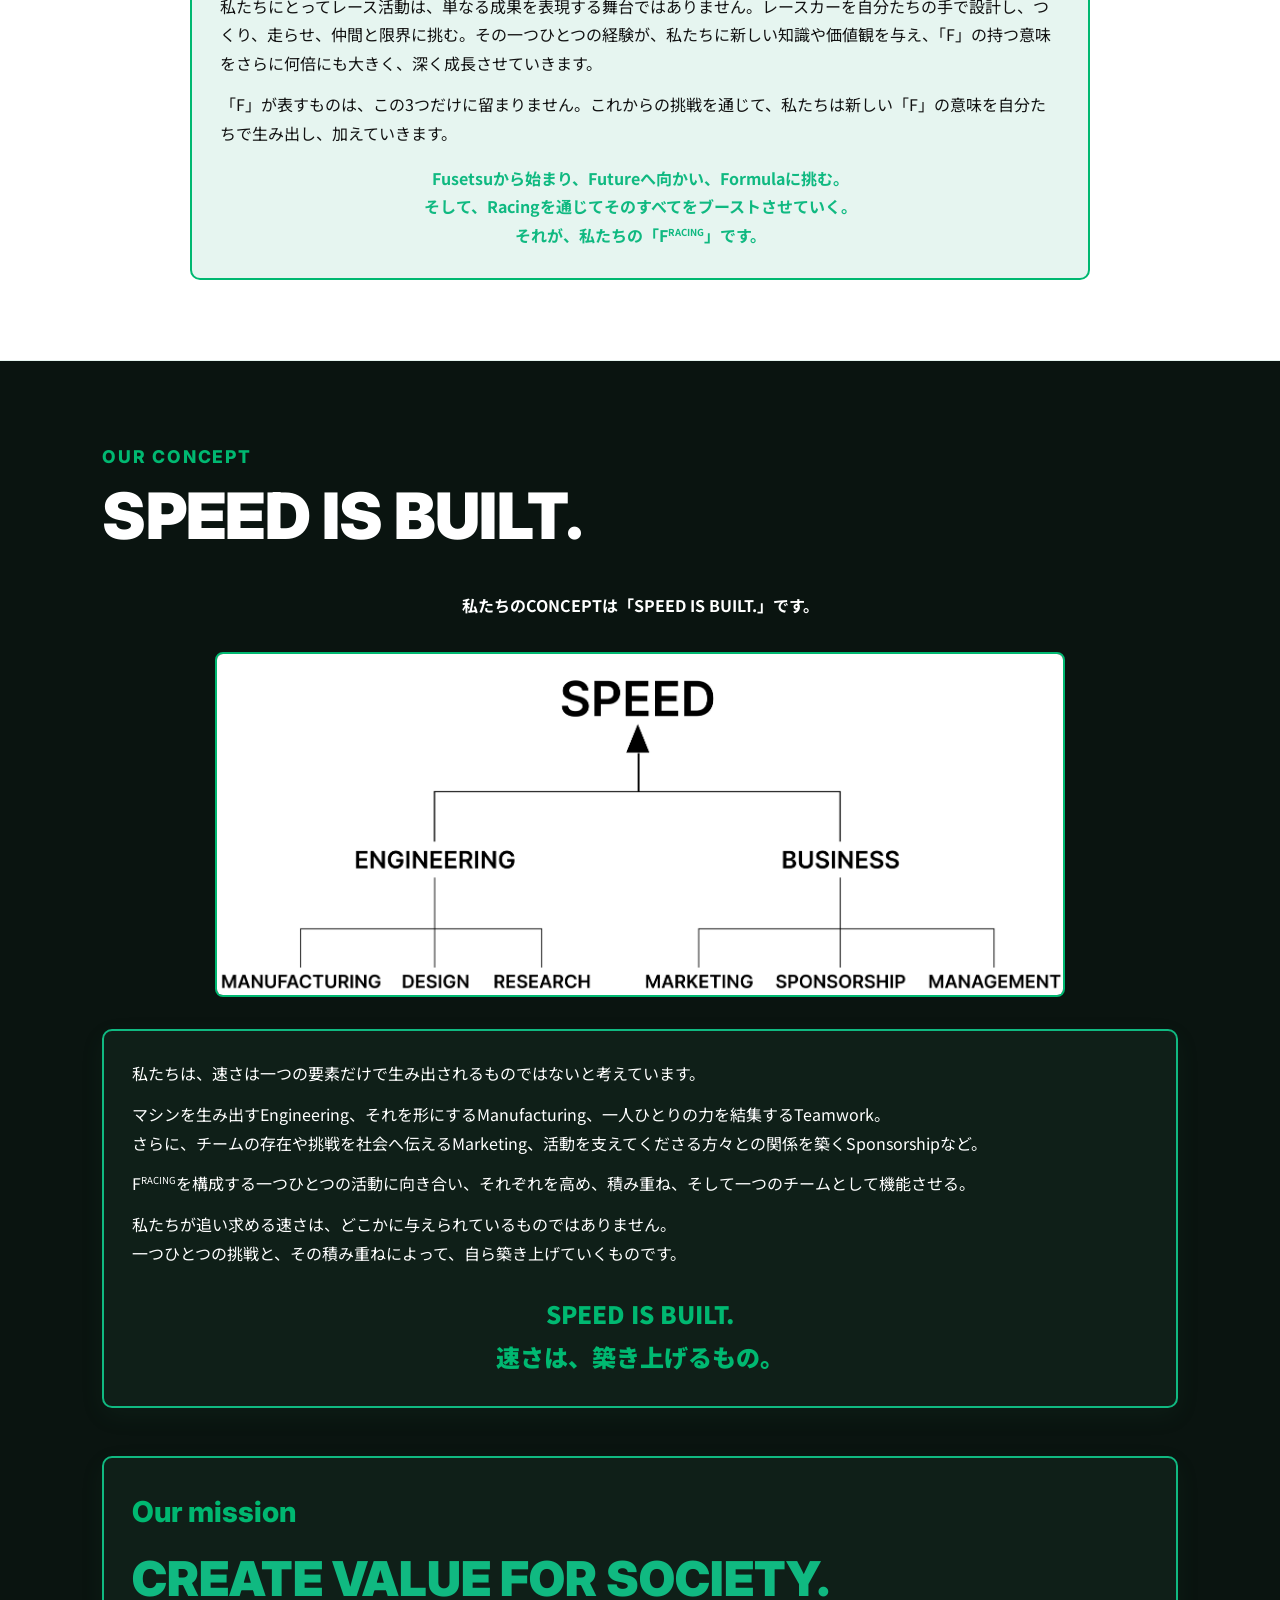
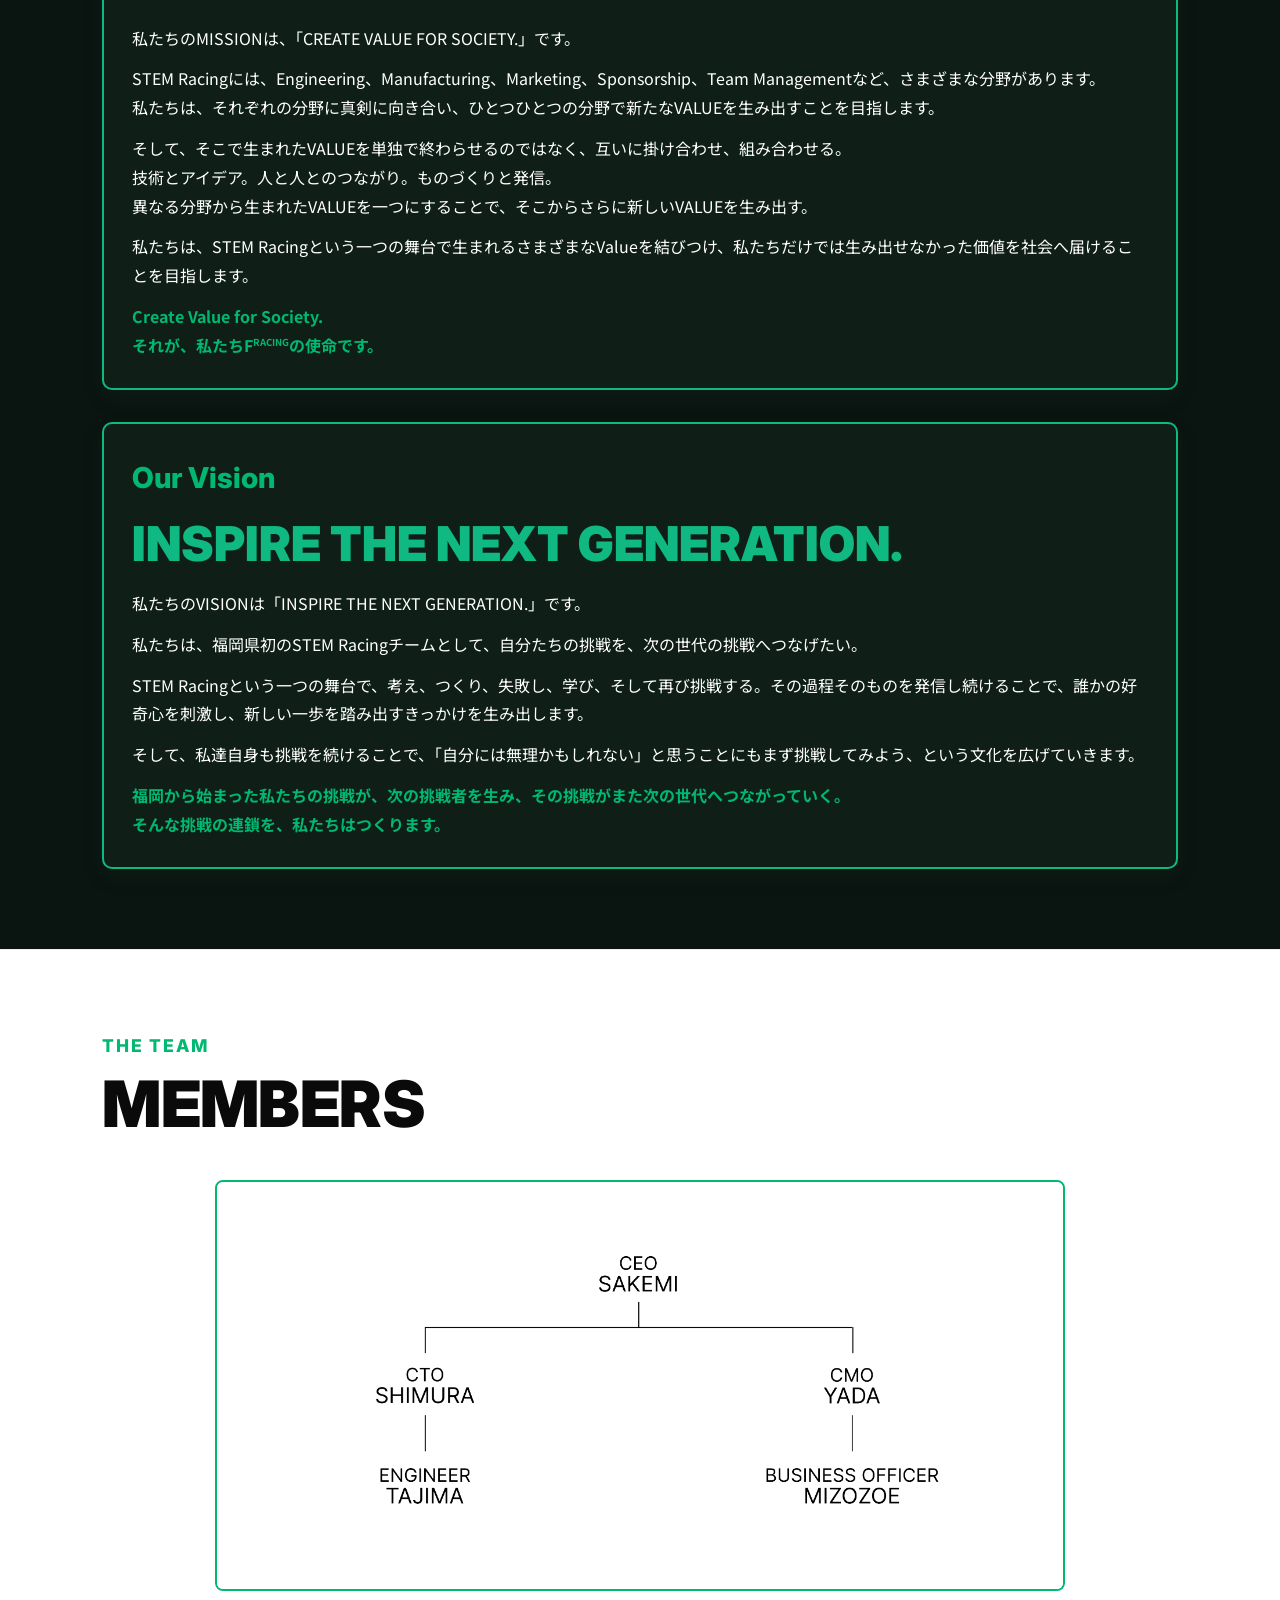
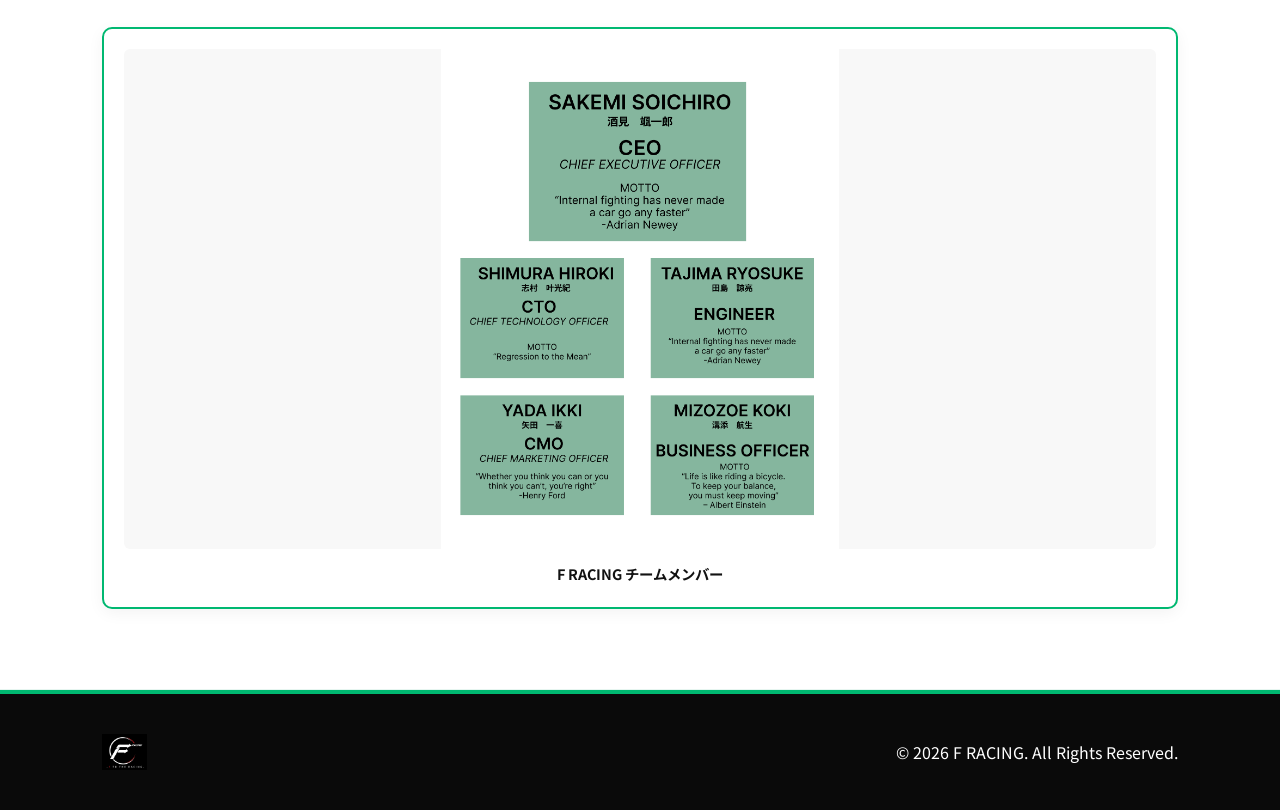
==== commit d7cd5263: "Update about.html" ====
--- a/about.html
+++ b/about.html
@@ -209,11 +209,17 @@
       </div>
 
       <!-- 1枚目の画像の下の挿入エリア -->
-      <div class="member-insert-box" style="padding: 16px;">
-  <div style="width: 100%; max-height: 450px; overflow: hidden; border-radius: 8px;">
-    <!-- ★ src の部分に写真のファイルパス（例: images/team-photo.jpg）を指定してください -->
-    <img src="Group50.png" alt="F RACING メンバー" style="width: 100%; height: 100%; object-fit: cover; display: block;">
+      <div class="member-insert-box" style="padding: 20px;">
+  <div style="width: 100%; max-height: 500px; overflow: hidden; display: flex; justify-content: center; align-items: center; background-color: #f8f8f8; border-radius: 6px;">
+    <!-- ★ src に縦長写真のパスを指定 -->
+    <img src="Group50.png" alt="F RACING メンバー写真" style="max-width: 100%; max-height: 500px; width: auto; height: auto; object-fit: contain; display: block;">
   </div>
+  <p class="lang-jp" style="font-size: 0.9rem; margin-top: 12px; color: var(--text-main); font-weight: bold;">
+    F RACING チームメンバー
+  </p>
+  <p class="lang-en" style="font-size: 0.9rem; margin-top: 12px; color: var(--text-main); font-weight: bold;">
+    F RACING Team Members
+  </p>
 </div>
     </section>
   </main>
--- a/style.css
+++ b/style.css
@@ -3,7 +3,7 @@
   --black: #0A0A0A;
   --text-main: #121212;
   --dark-bg: #0A1410;
-  --green: #22C55E; /* F RACING メインブランドカラー */
+  --green: #00B871; /* F RACING メインブランドカラー */
   --green-dark: #10B981;
   --light-green: #E6F5F0;
   --font-en: 'Inter', sans-serif;
@@ -171,7 +171,15 @@
 .image-container { width: 100%; max-width: 850px; margin: 32px auto; display: flex; justify-content: center; }
 .image-container img { width: 100%; height: auto; display: block; border-radius: 8px; border: 2px solid var(--green); }
 
-.member-insert-box { margin-top: 36px; padding: 32px; border: 2px dashed var(--green); border-radius: 10px; background-color: var(--light-green); text-align: center; }
+.member-insert-box {
+  margin-top: 36px;
+  padding: 20px;
+  border: 2px solid var(--green); /* 破線から実線に変更 */
+  border-radius: 10px;
+  background-color: var(--white); /* 写真が映える背景色に */
+  text-align: center;
+  box-shadow: 0 4px 16px rgba(0, 0, 0, 0.05);
+}
 
 /* FOOTER */
 footer {
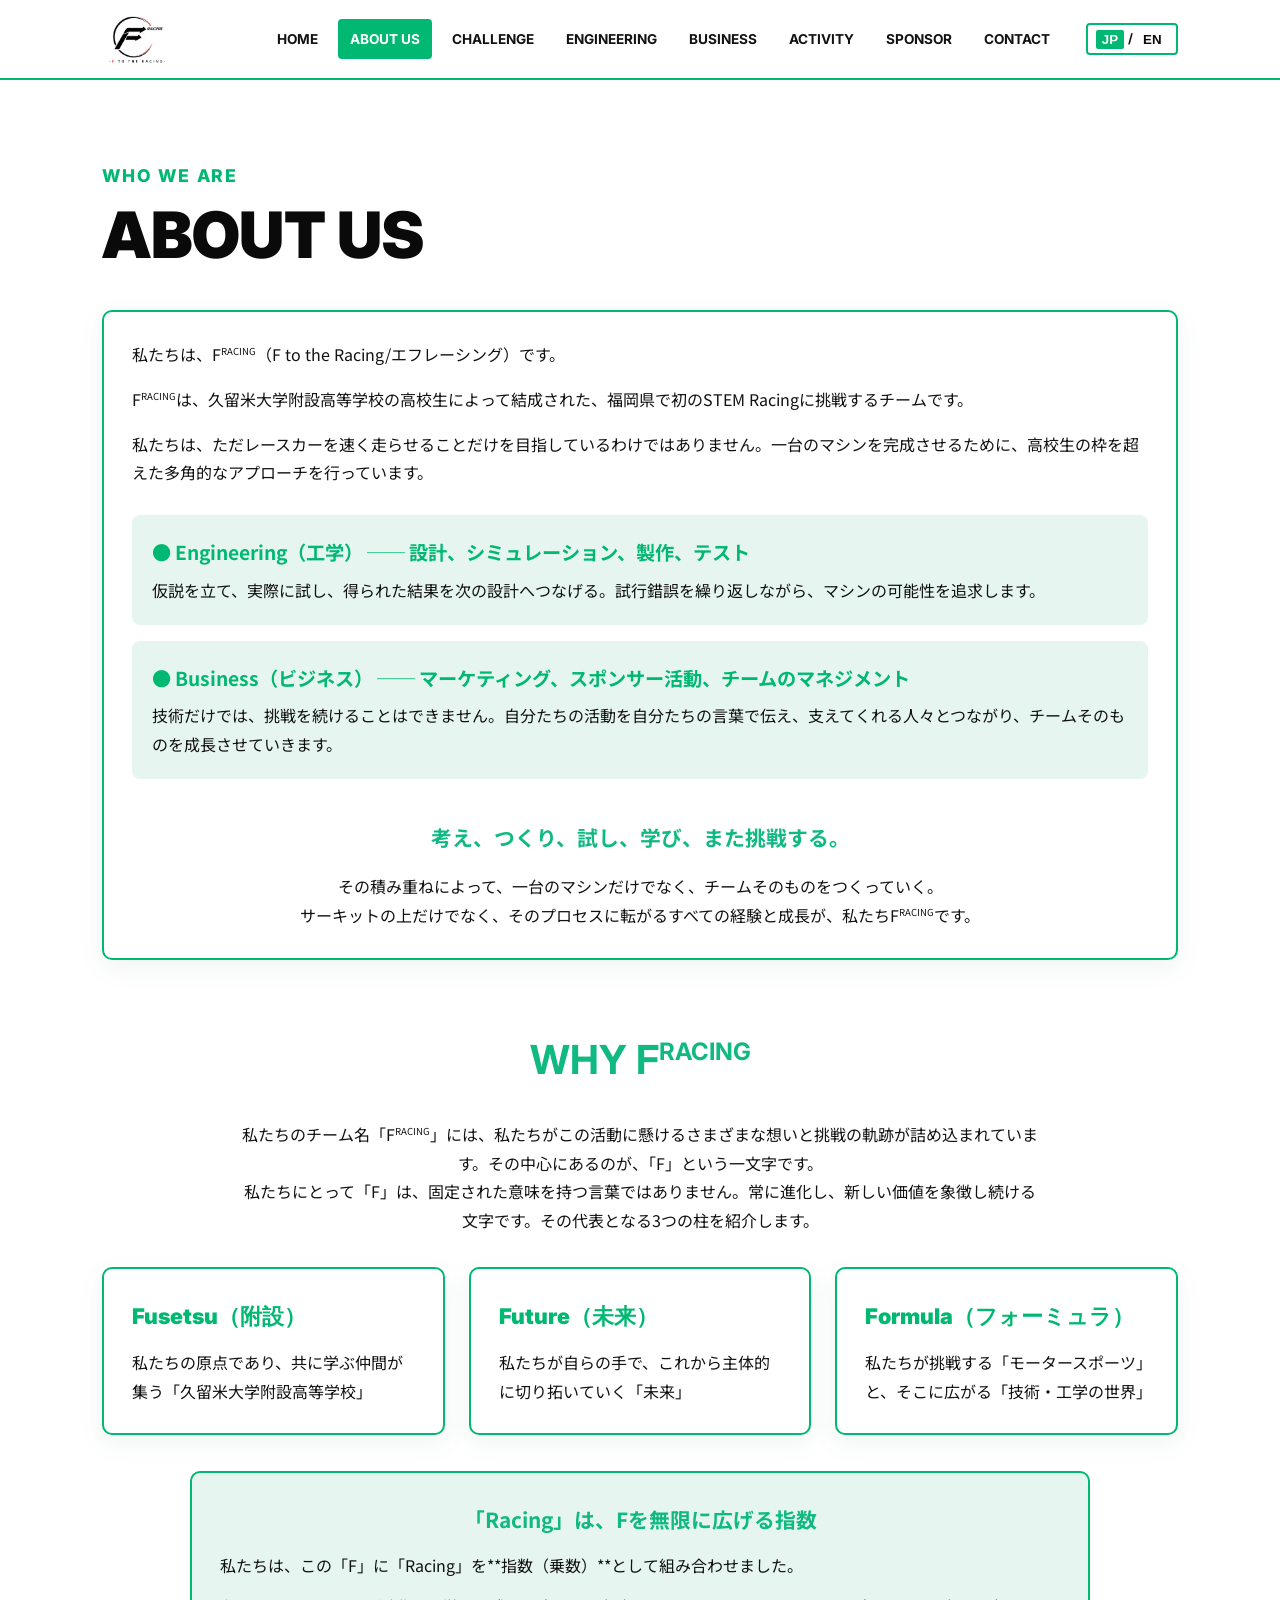
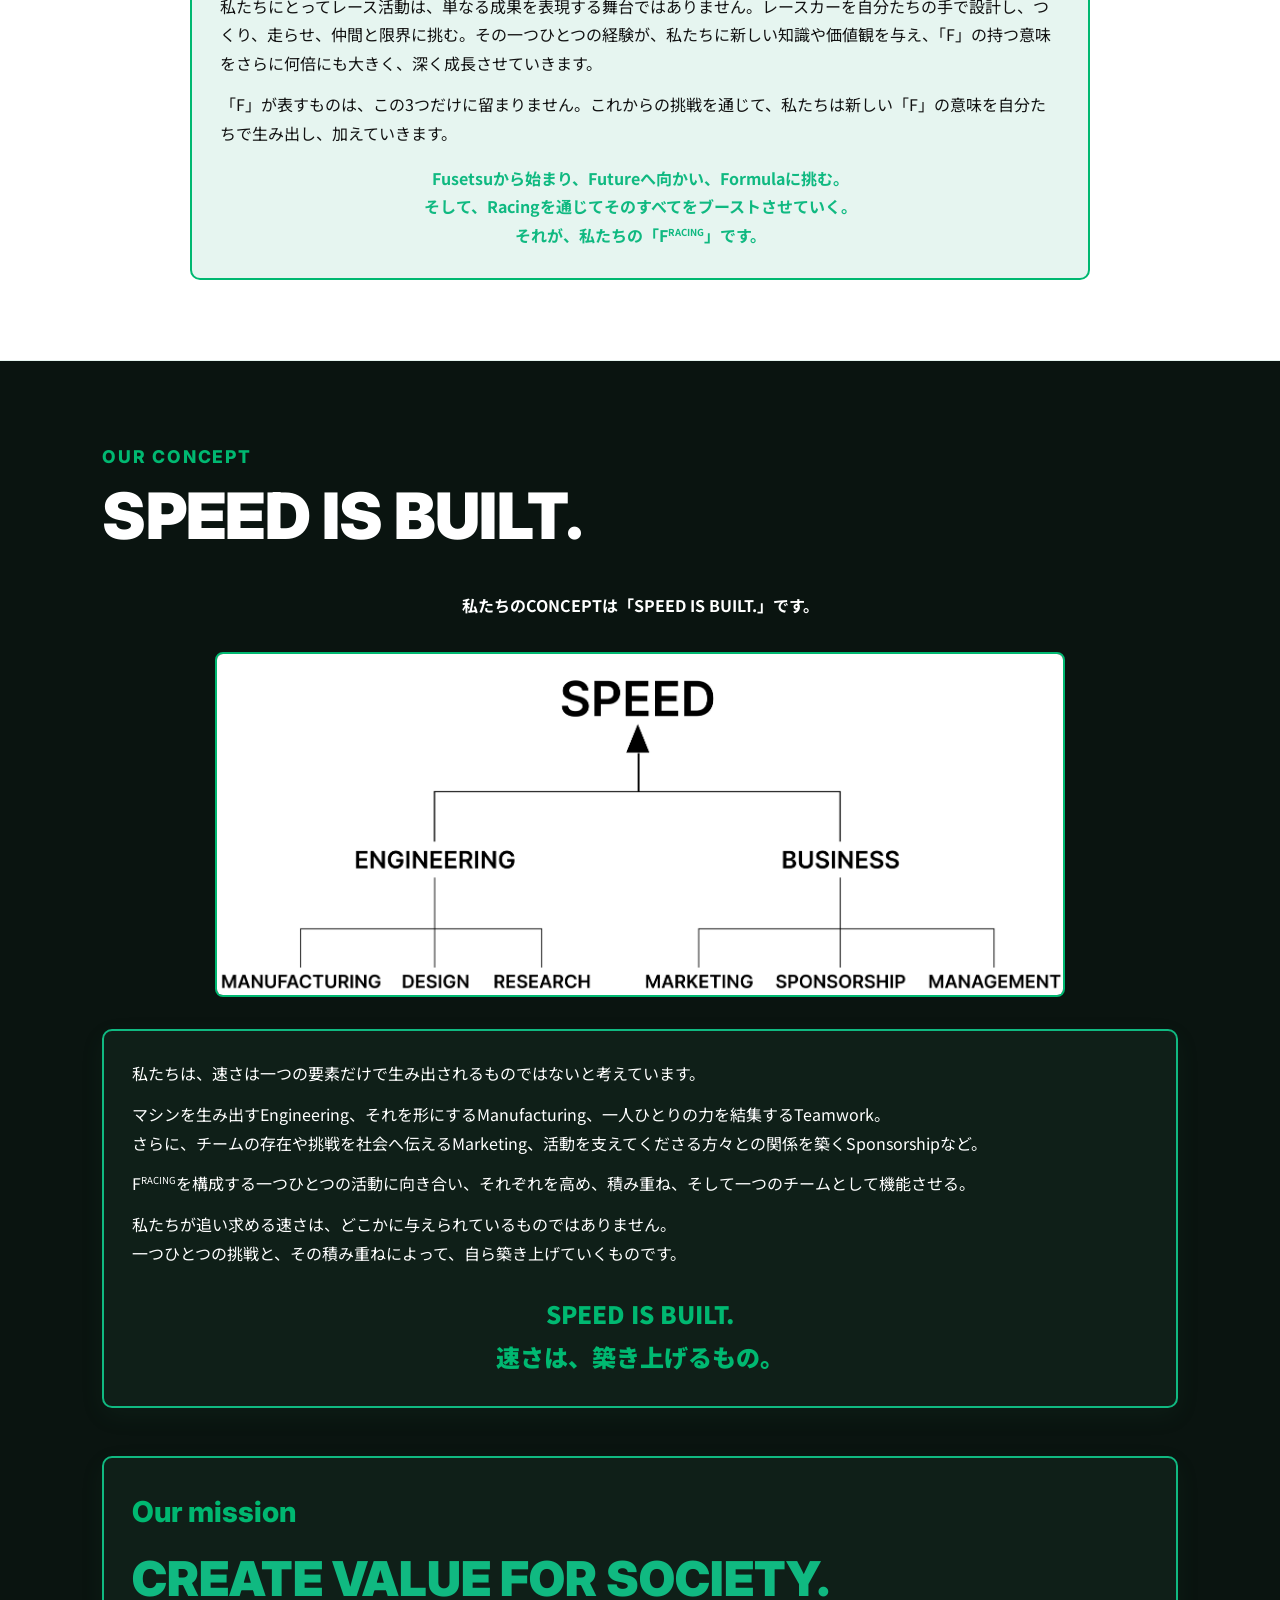
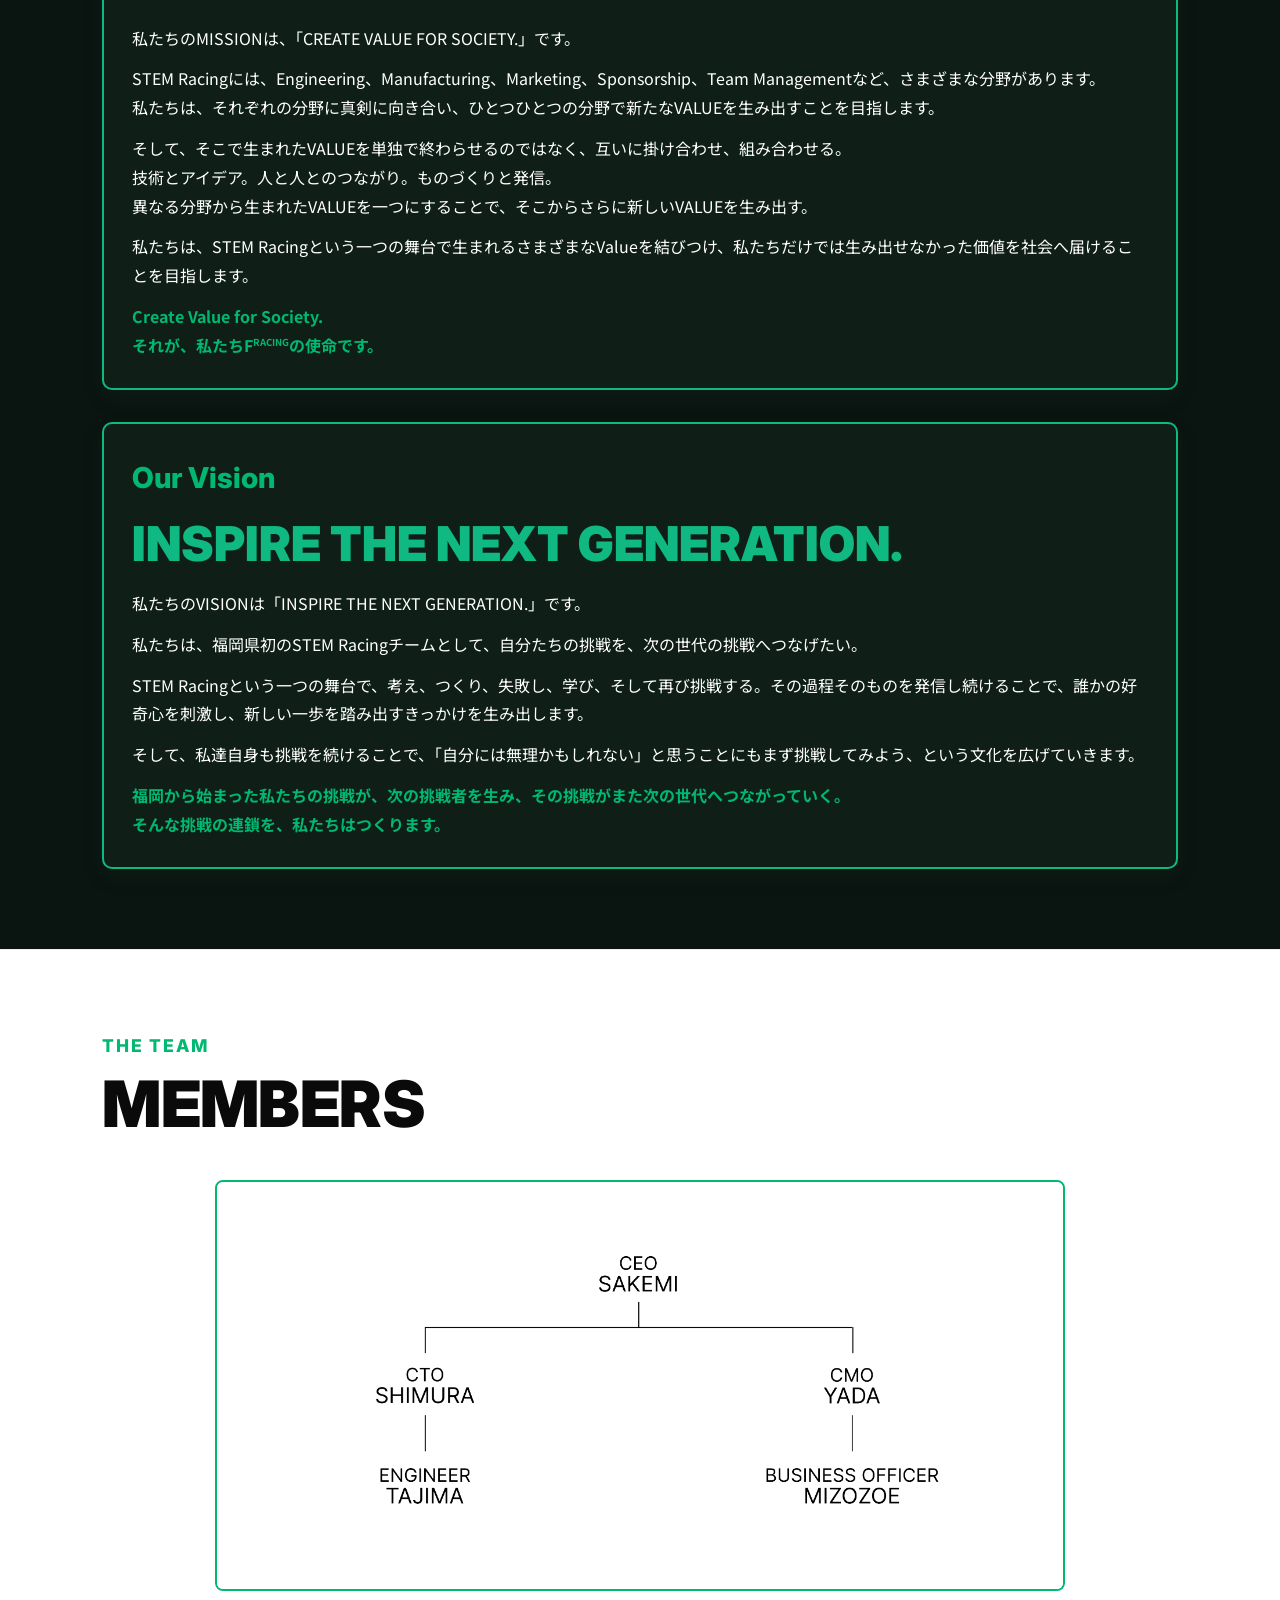
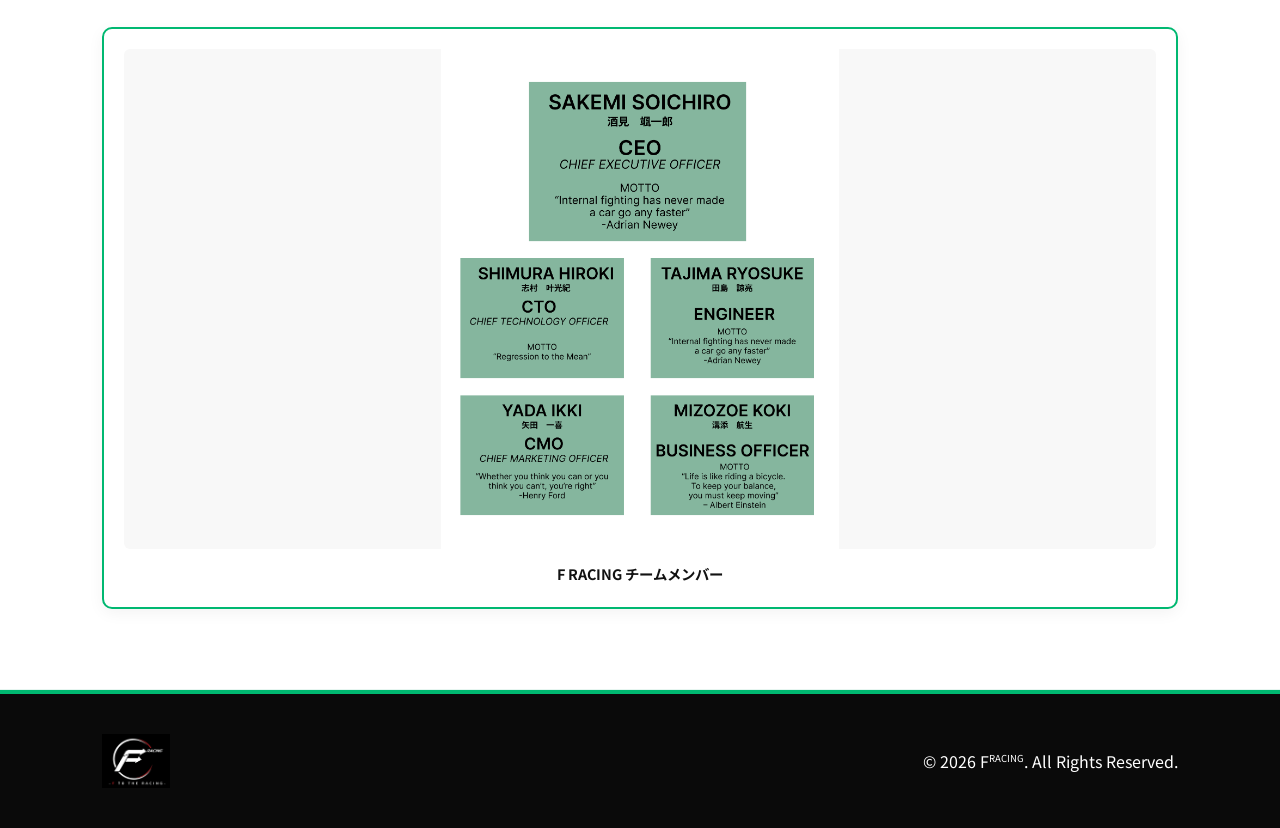
==== commit 364d0155: "Update about.html" ====
--- a/about.html
+++ b/about.html
@@ -231,7 +231,7 @@
         <img src="blackversion.png" alt="F RACING" class="logo-img">
       </a>
     </div>
-    <p>&copy; 2026 F RACING. All Rights Reserved.</p>
+    <p>&copy; 2026 F<sup>RACING</sup>. All Rights Reserved.</p>
   </footer>
 
 <script>
--- a/style.css
+++ b/style.css
@@ -50,7 +50,7 @@
   z-index: 1000;
 }
 
-.logo-img { height: 36px; width: auto; display: block; }
+.logo-img { height: 54px; width: auto; display: block; }
 .nav-container { display: flex; align-items: center; gap: 24px; }
 .nav-links { display: flex; align-items: center; gap: 8px; }
 
@@ -346,25 +346,26 @@
 }
 
 /* SNSボタン（文字が見やすいように黒ベースに調整） */
+/* SNSボタン（通常時は黒文字、ホバー時に緑背景＆白文字） */
 .sns-btn {
   display: inline-block;
   padding: 8px 20px;
   border: 1.5px solid var(--green);
   border-radius: 20px;
-  color: #121212; /* 通常時の文字色を黒（ダークグレー）に変更 */
-  background-color: rgba(255, 255, 255, 0.9); /* ボタン自体の背景を白っぽくして視認性確保 */
+  color: #121212 !important; /* 通常時の文字をしっかり見える黒に */
+  background-color: #ffffff;  /* 背景は白 */
   text-decoration: none;
   font-size: 0.85rem;
   font-weight: bold;
-  transition: all 0.2s ease;
+  transition: all 0.25 ease;
 }
 
 .sns-btn:hover {
-  background-color: var(--green); /* ホバー時にチームグリーンに変化 */
-  color: #ffffff; /* ホバー時は白文字 */
-  border-color: var(--green);
-}
-
+  background-color: var(--green) !important; /* マウスを乗せたらチームの緑に */
+  color: #ffffff !important;                /* 文字は白に変化 */
+  border-color: var(--green) !important;
+  transform: translateY(-2px);              /* 軽く浮き上がる動き */
+}
 
 
 /* Inline Link Button */
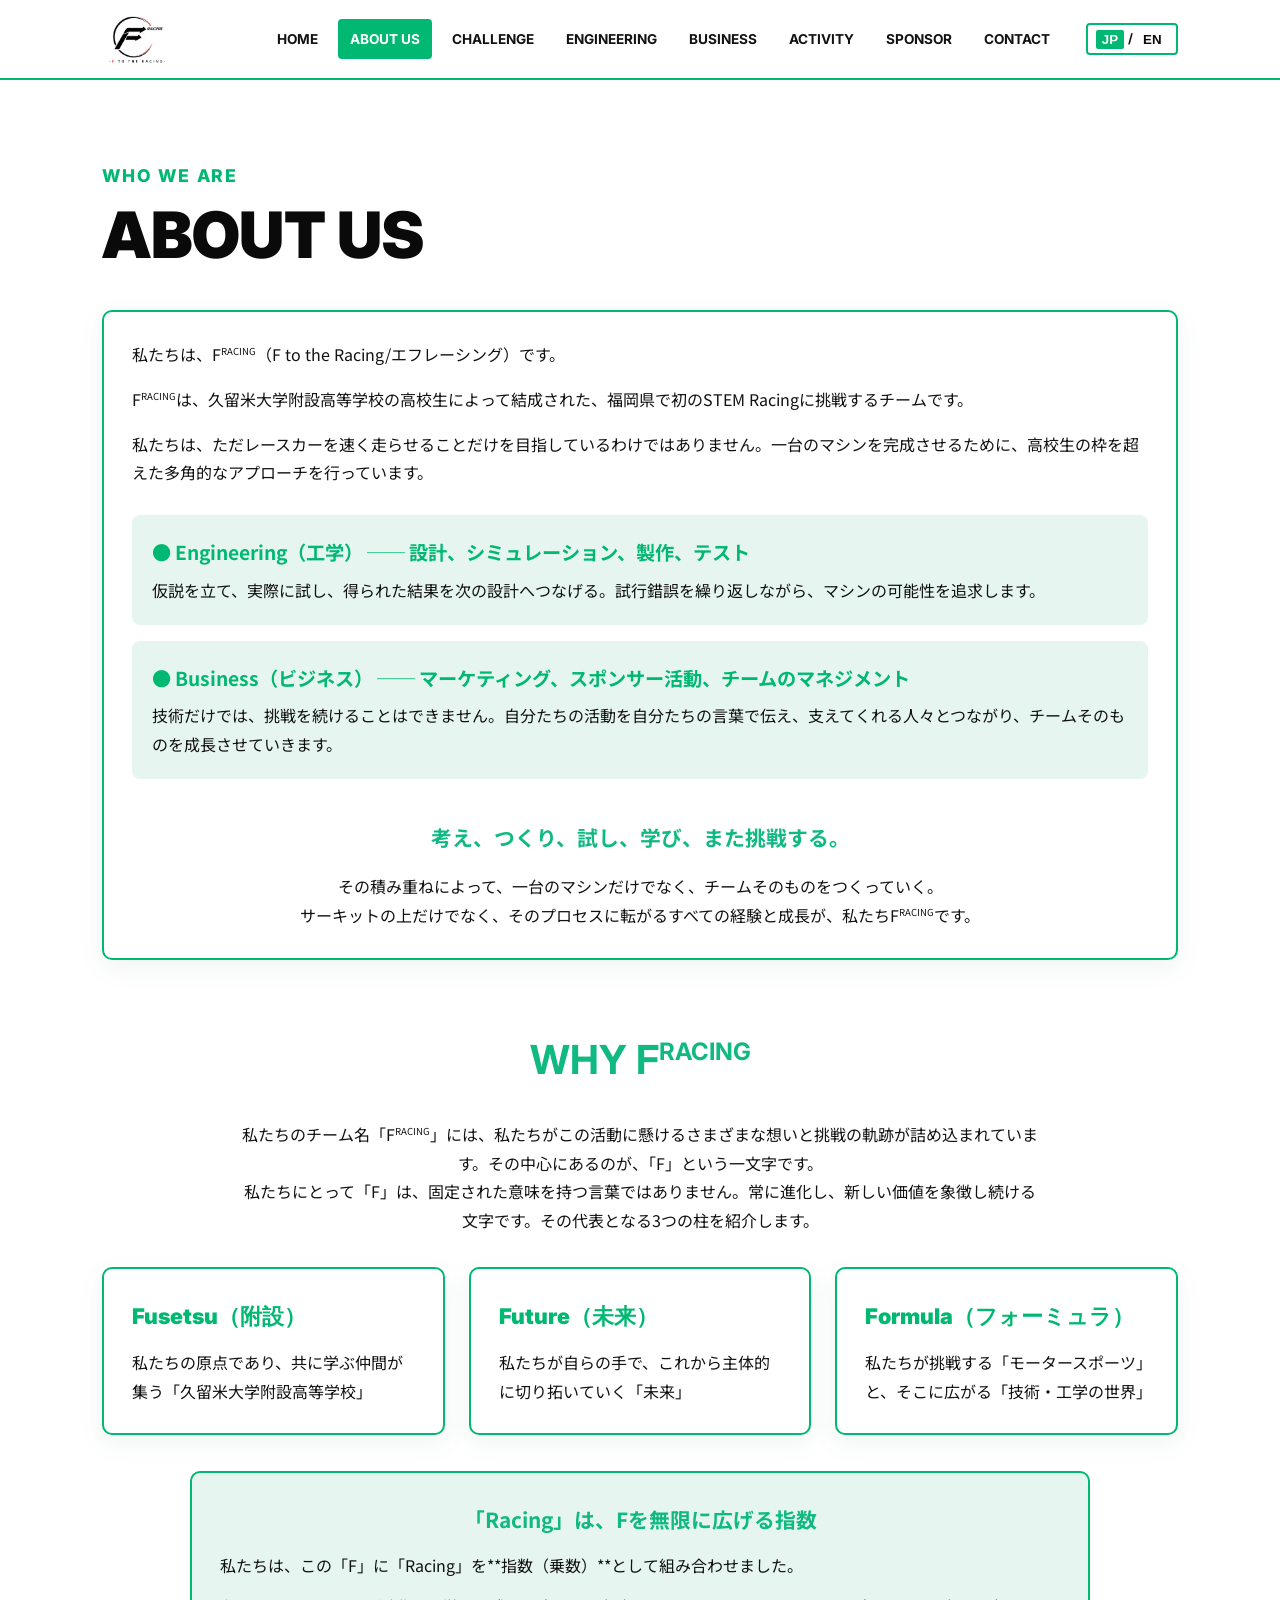
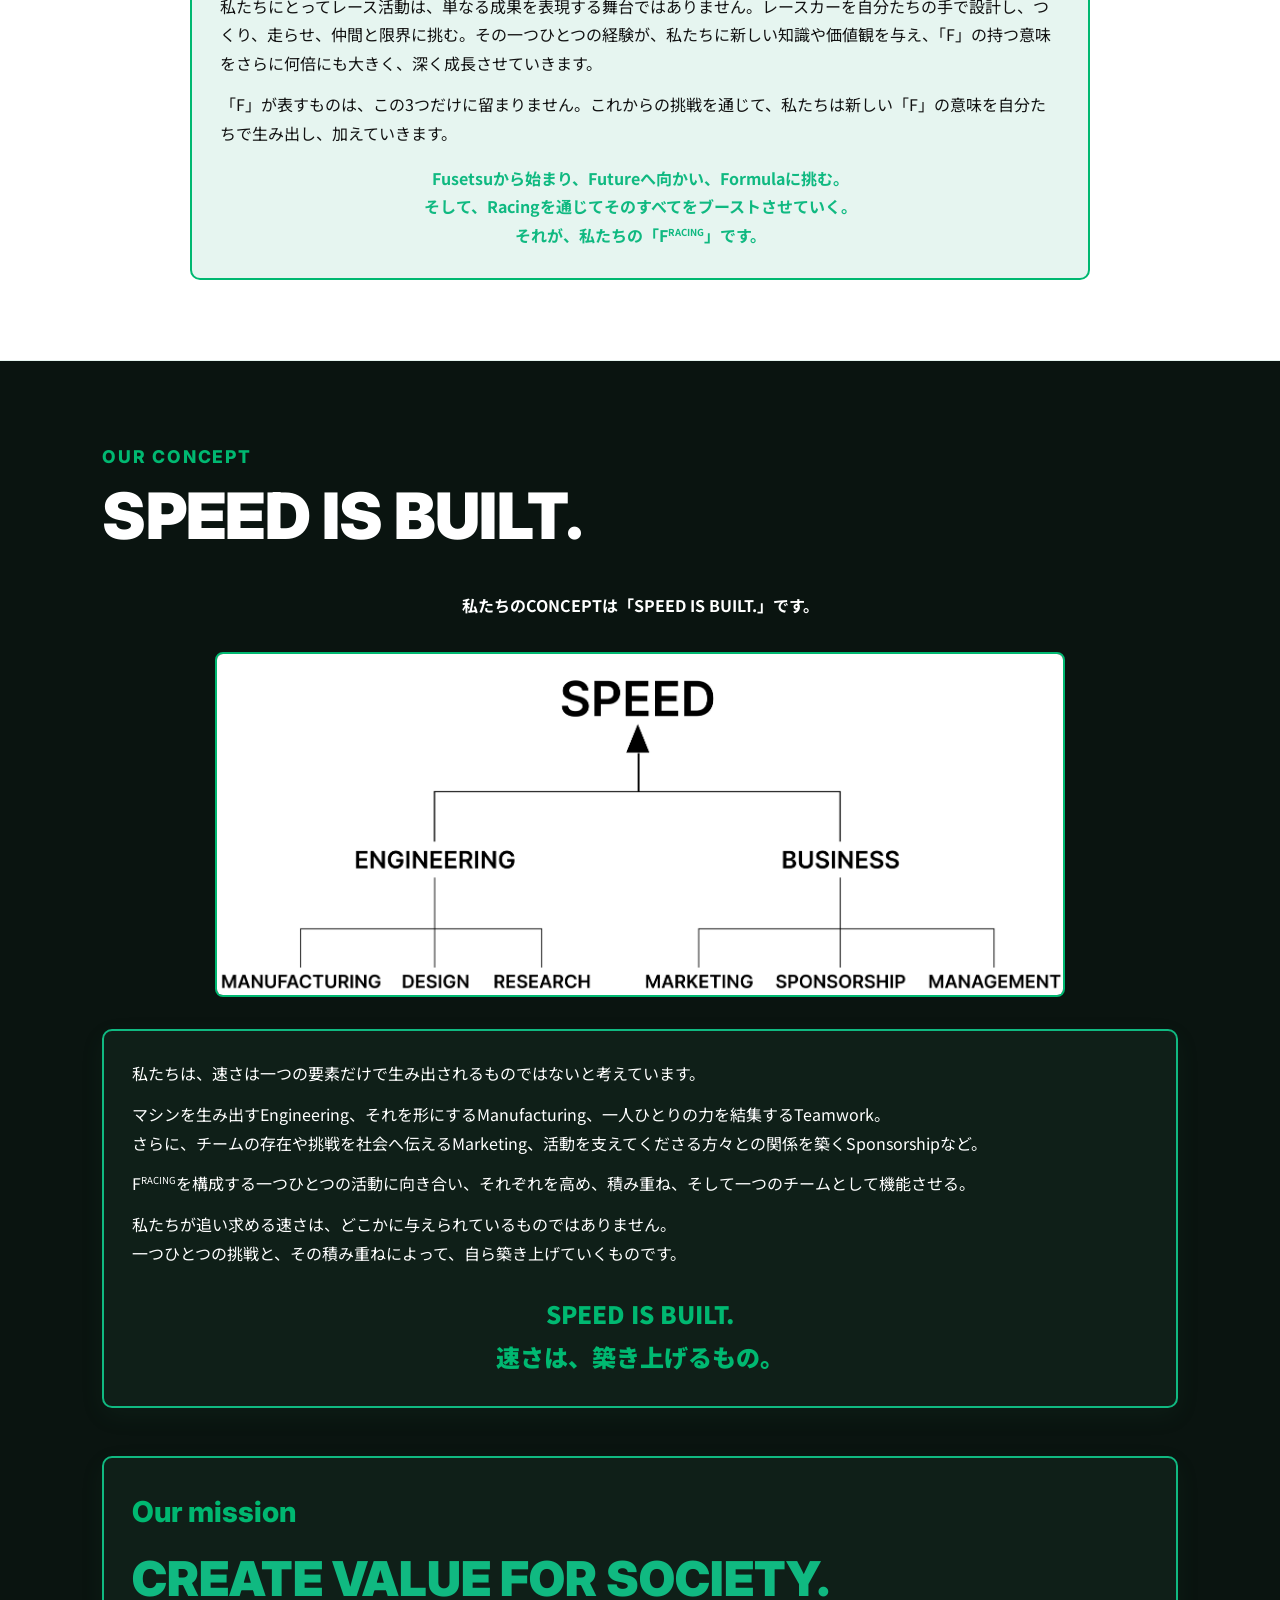
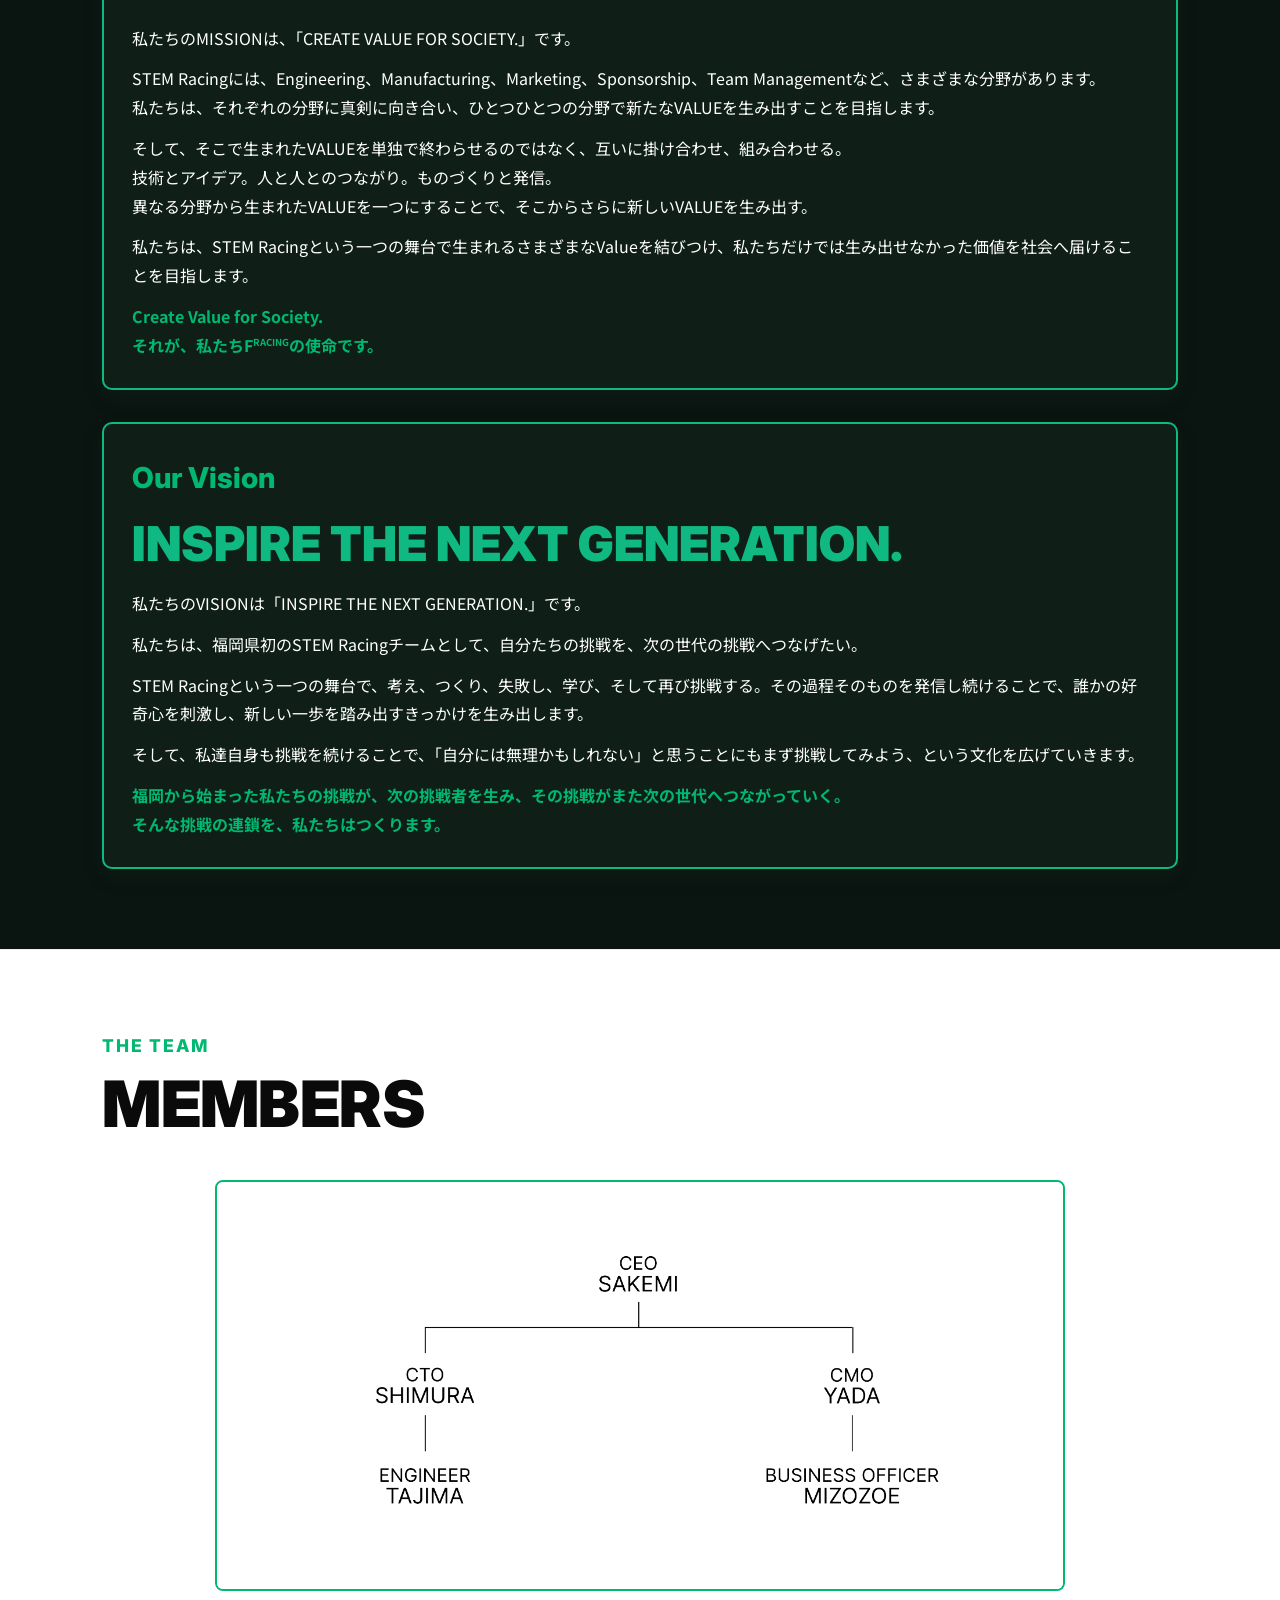
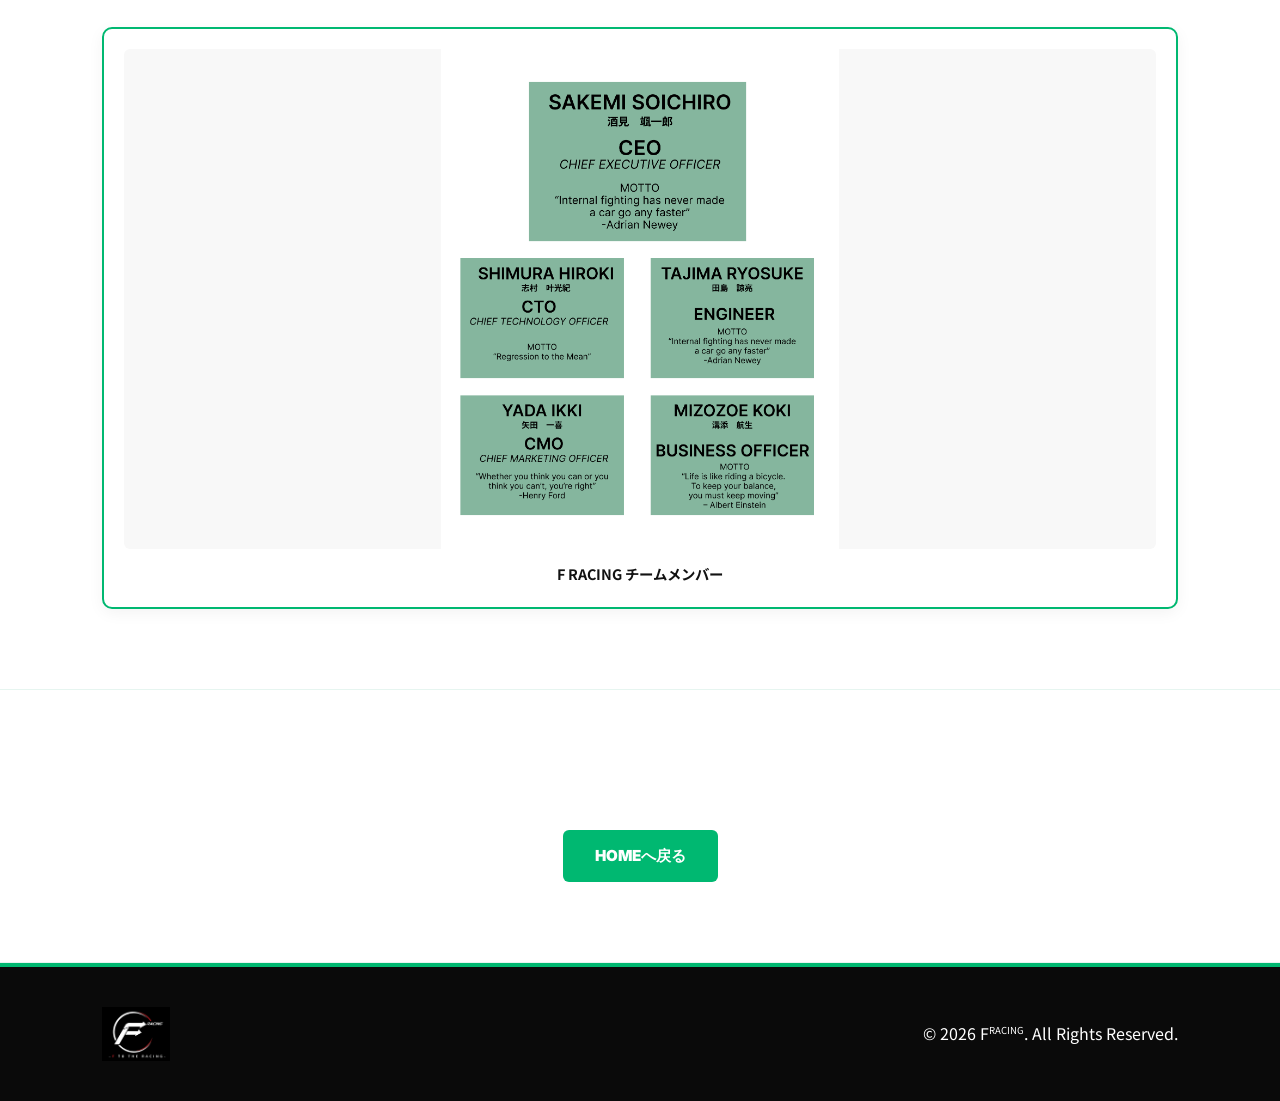
==== commit 1ba4e3f8: "Update about.html" ====
--- a/about.html
+++ b/about.html
@@ -222,6 +222,13 @@
   </p>
 </div>
     </section>
+
+    <section id="backtohome">
+      <div style="text-align: center; margin-top: 60px;">
+        <a href="index.html" class="btn-more lang-jp">HOMEへ戻る</a>
+        <a href="index.html" class="btn-more lang-en">BACK TO HOME</a>
+      </div>
+    </section>
   </main>
 
   <!-- フッター -->
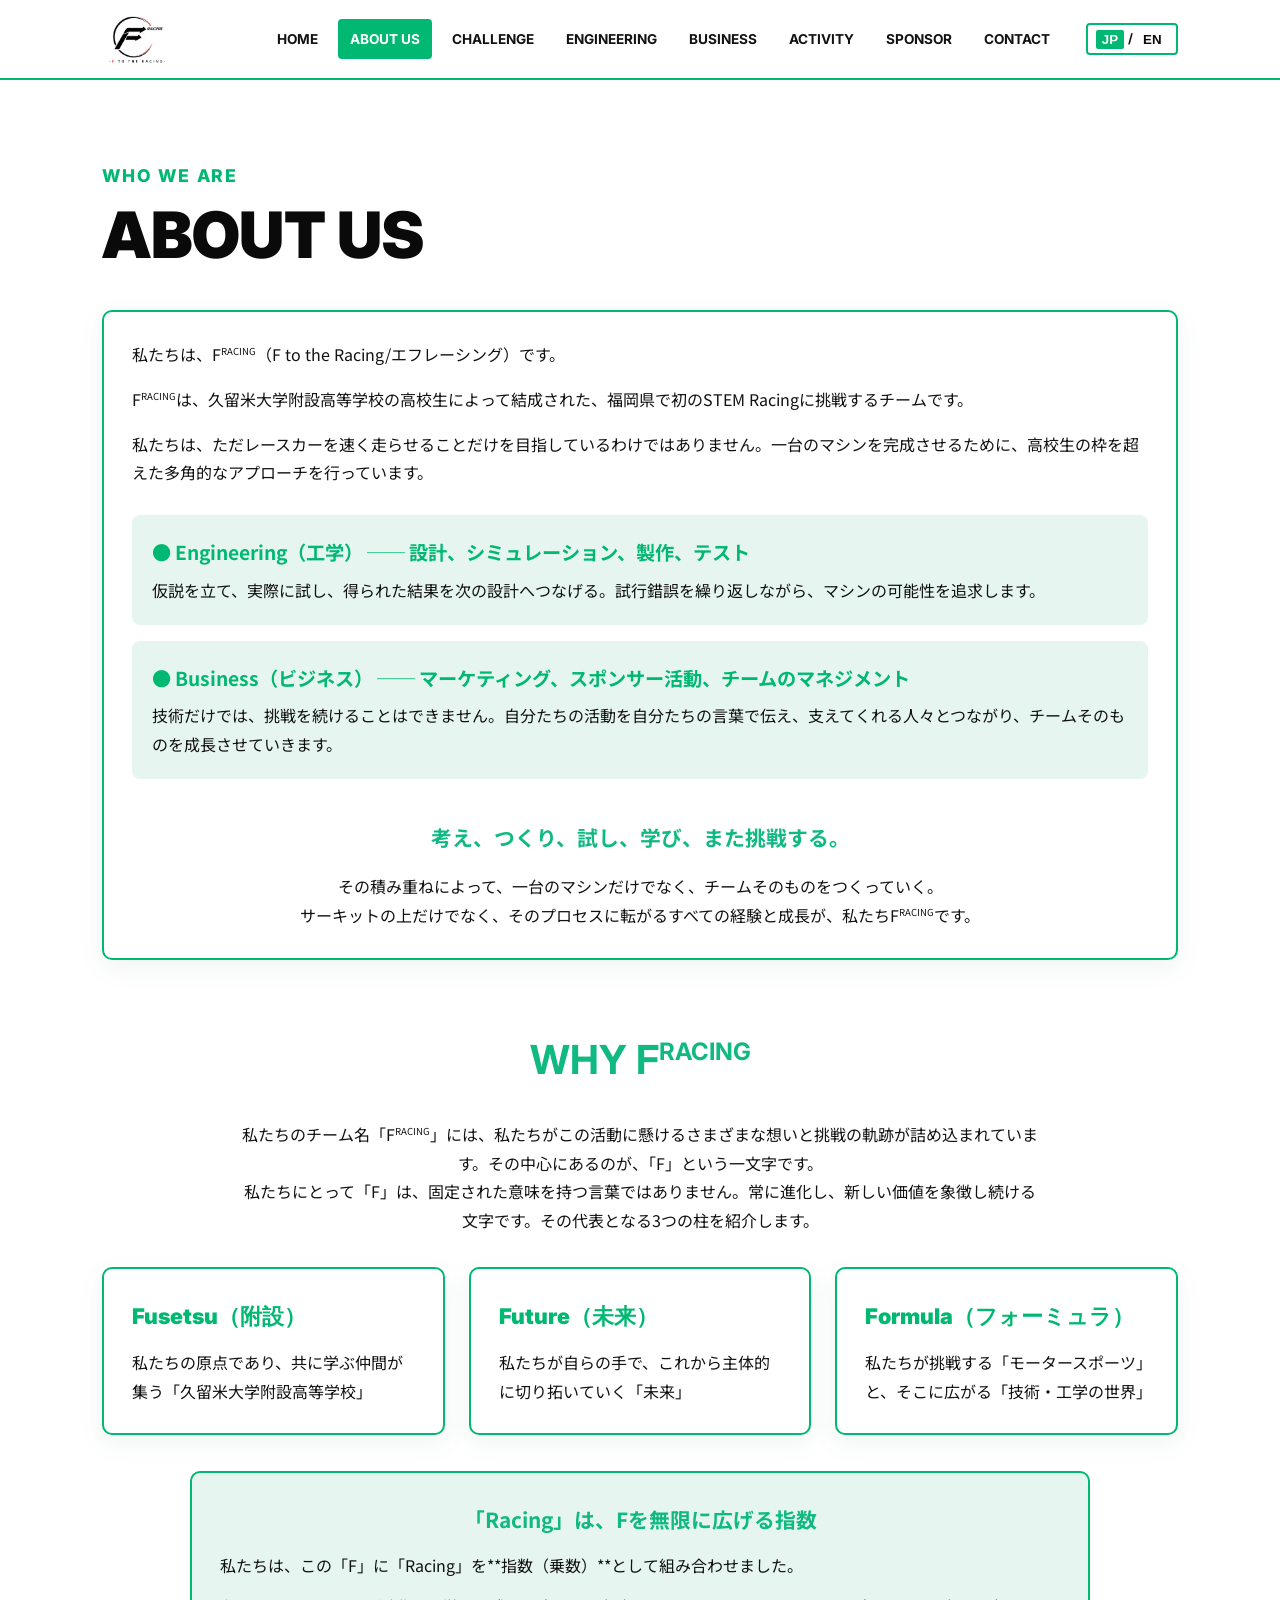
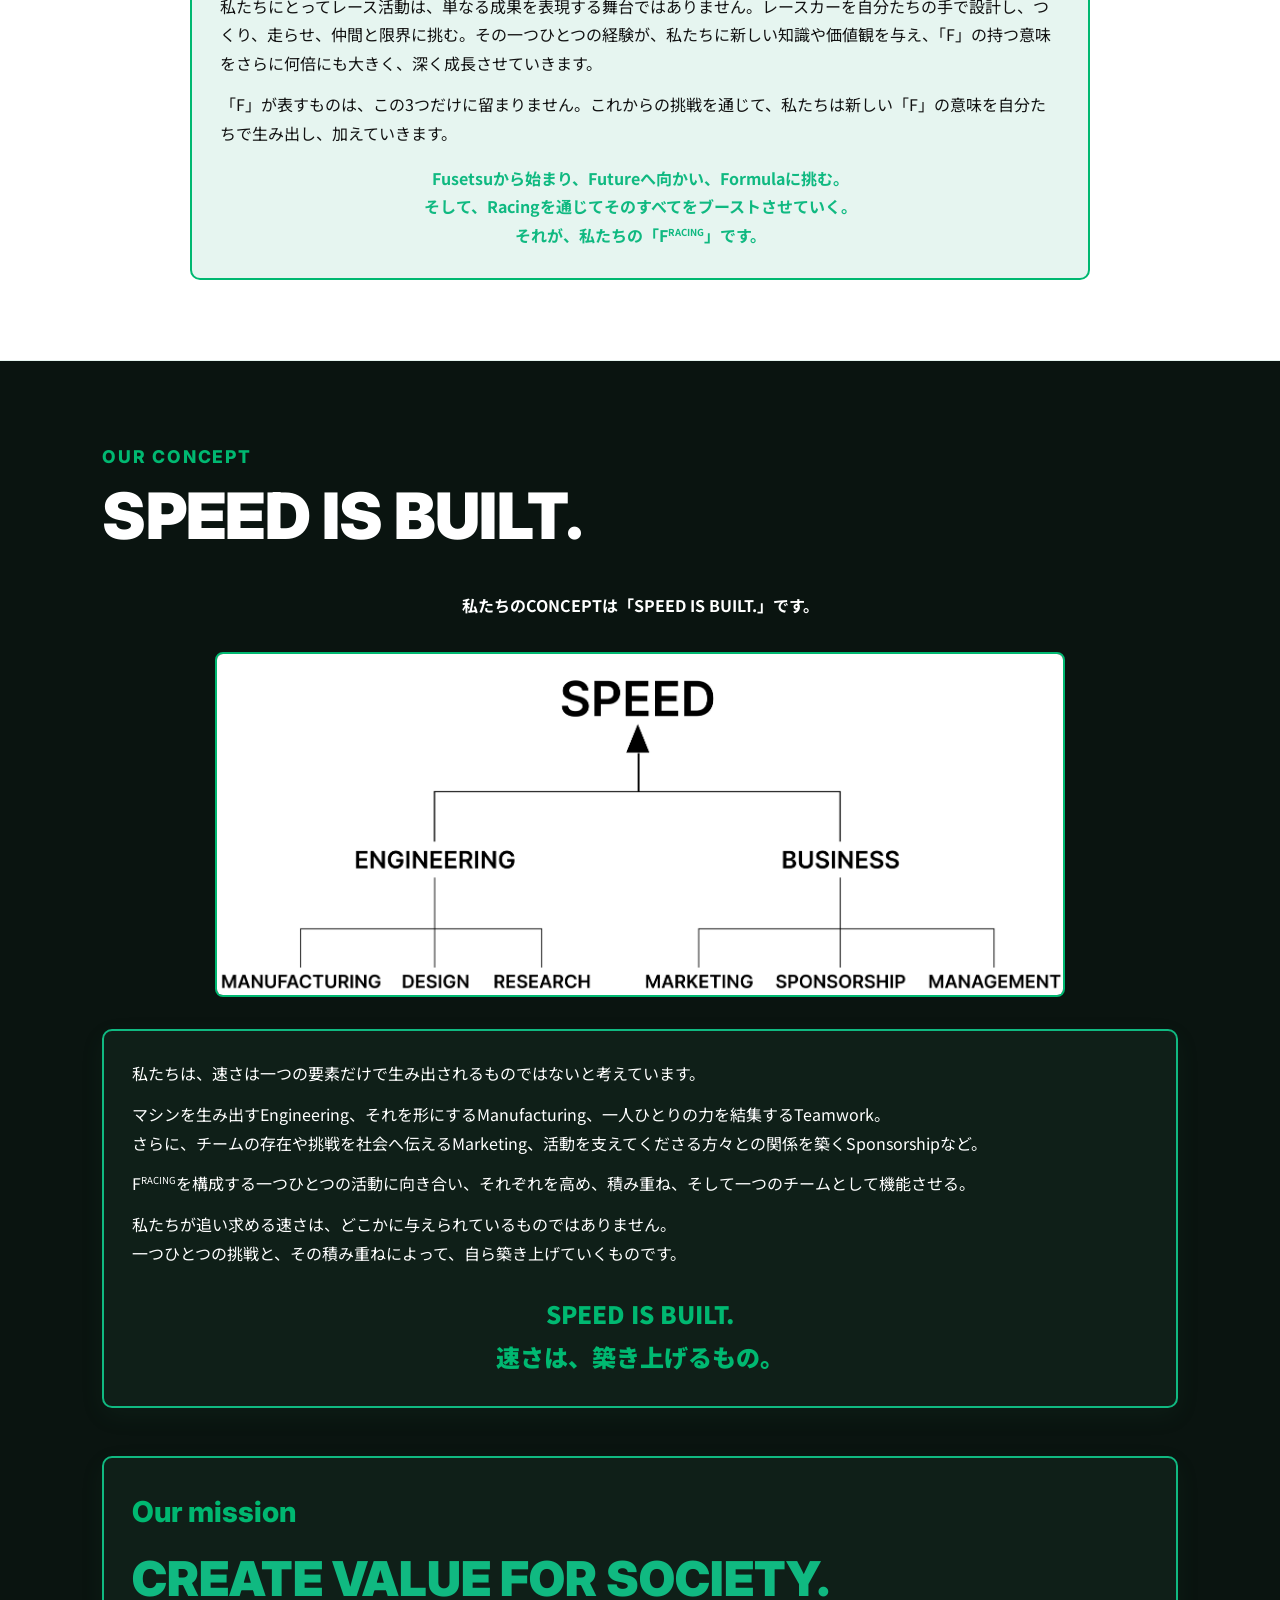
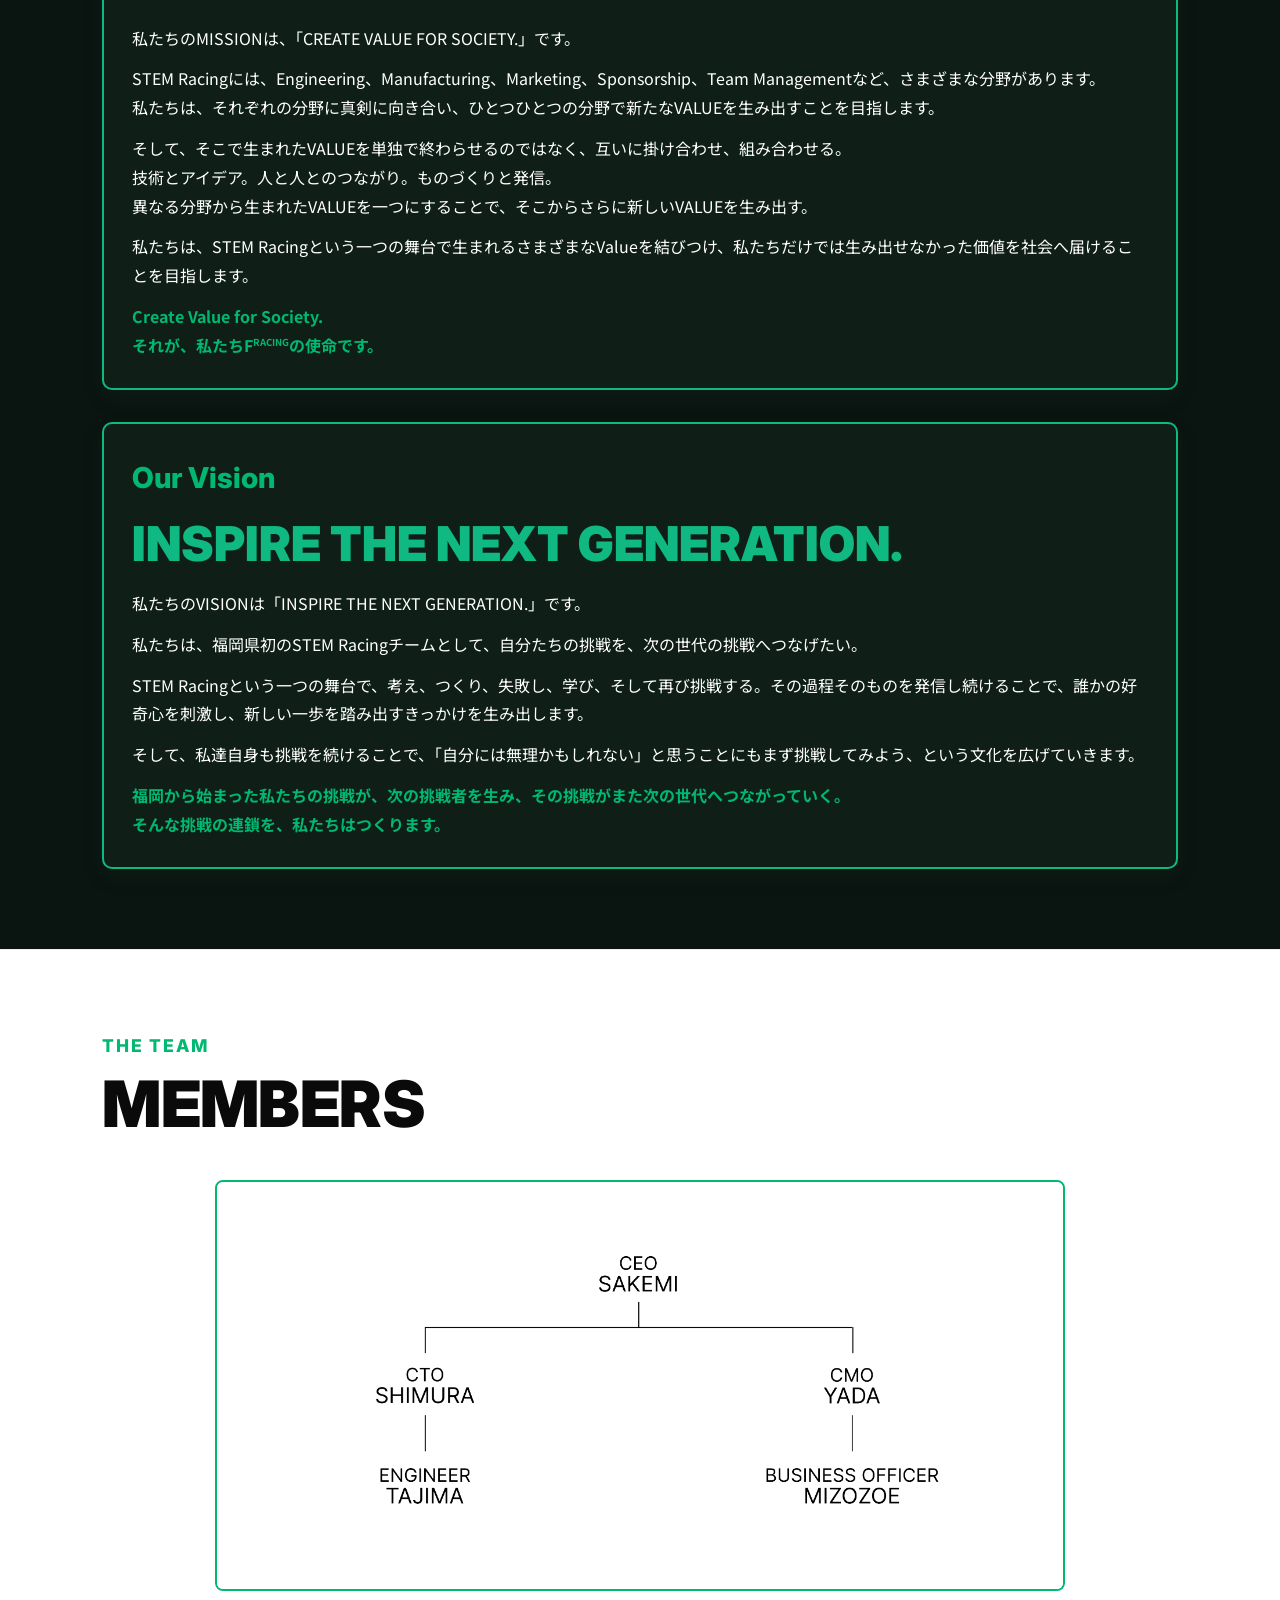
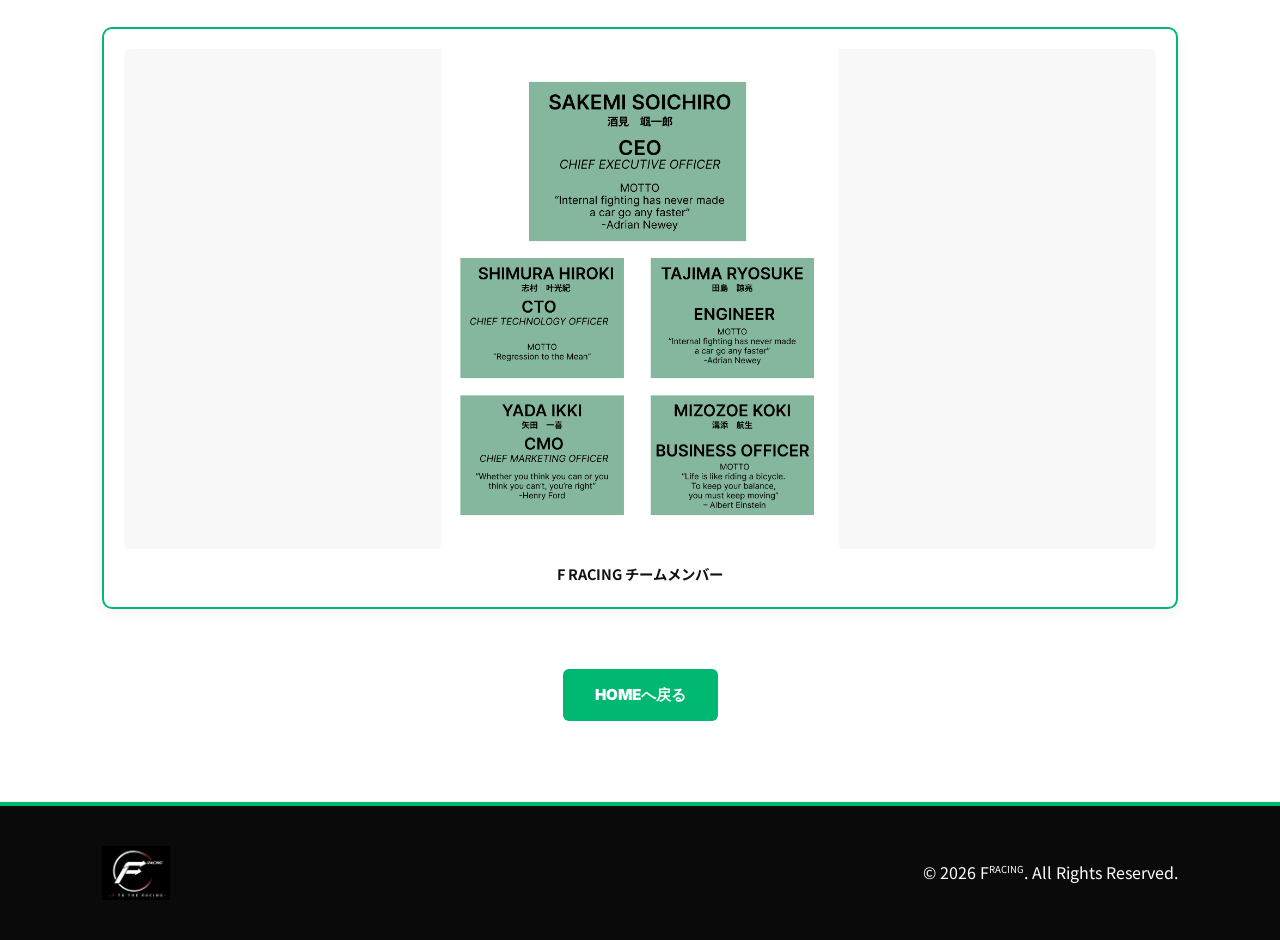
==== commit f9855c7f: "Update about.html" ====
--- a/about.html
+++ b/about.html
@@ -221,14 +221,13 @@
     F RACING Team Members
   </p>
 </div>
-    </section>
-
-    <section id="backtohome">
       <div style="text-align: center; margin-top: 60px;">
         <a href="index.html" class="btn-more lang-jp">HOMEへ戻る</a>
         <a href="index.html" class="btn-more lang-en">BACK TO HOME</a>
       </div>
     </section>
+
+    
   </main>
 
   <!-- フッター -->
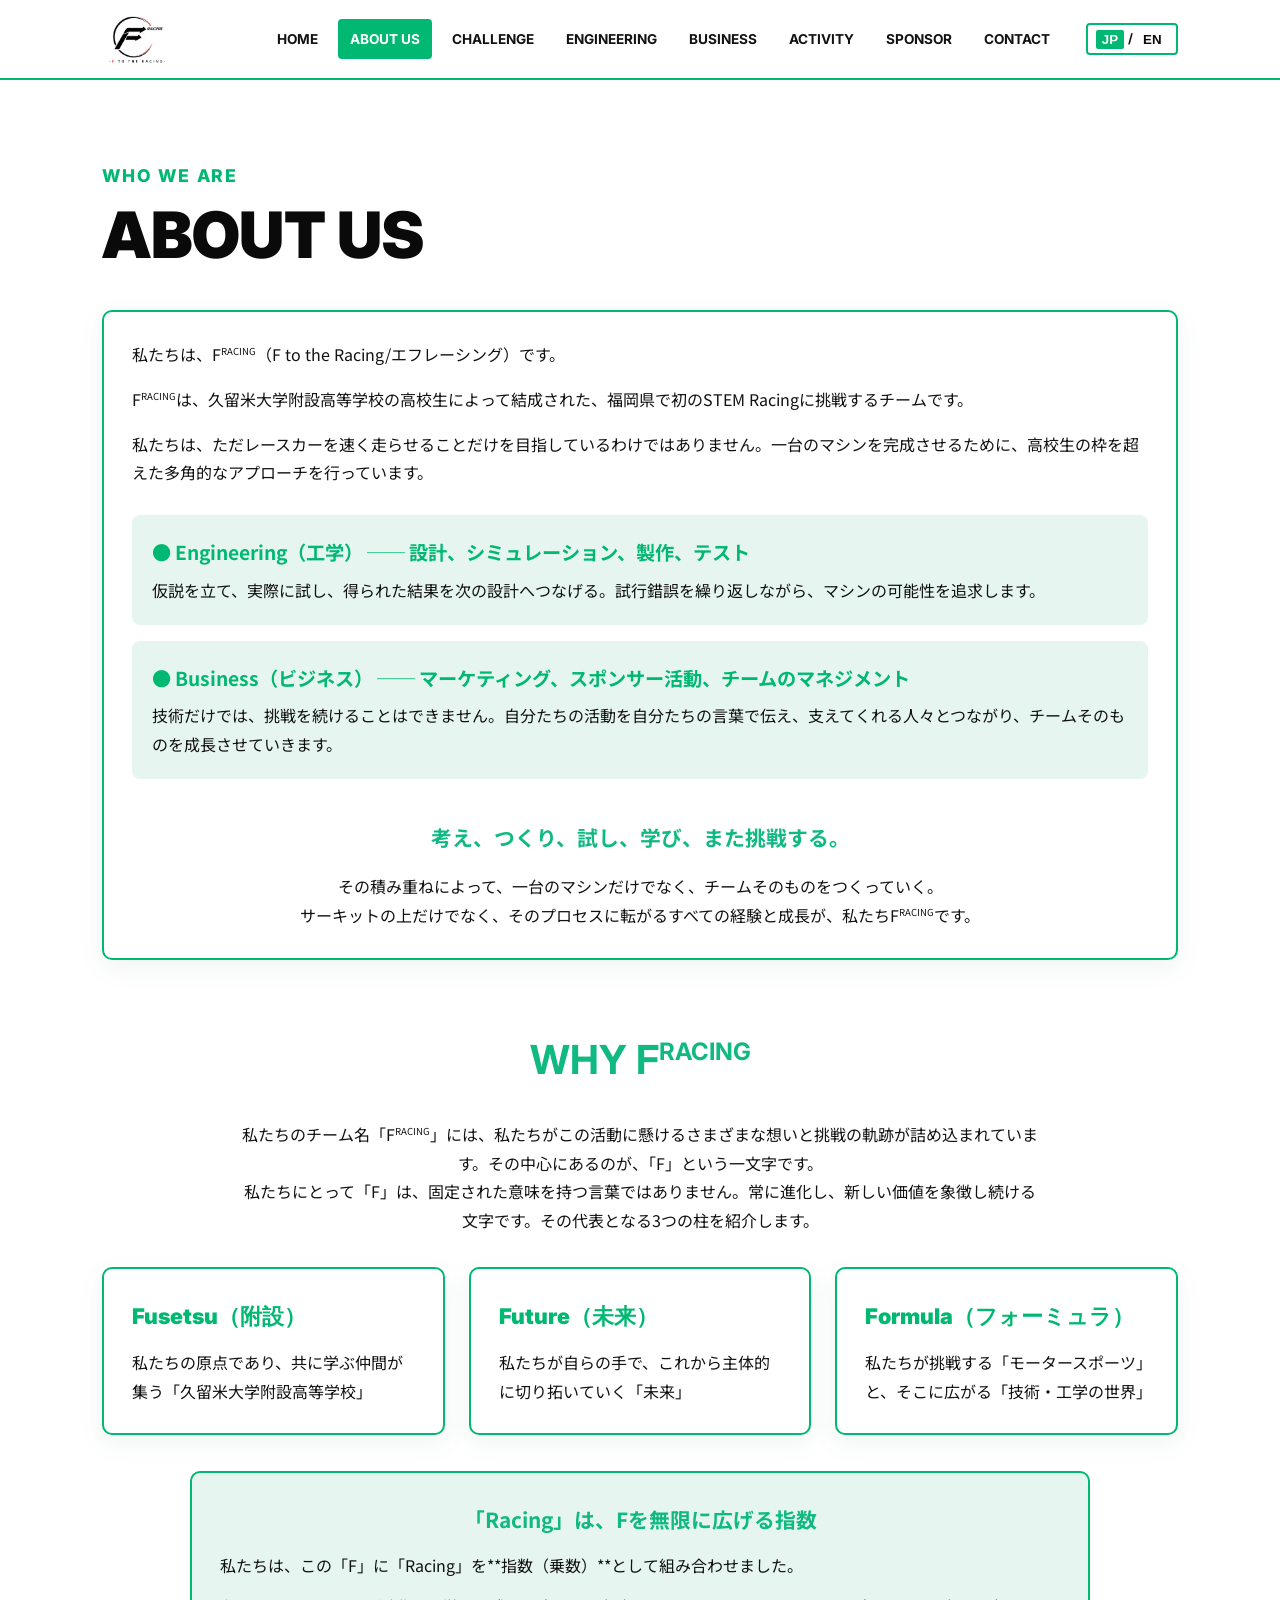
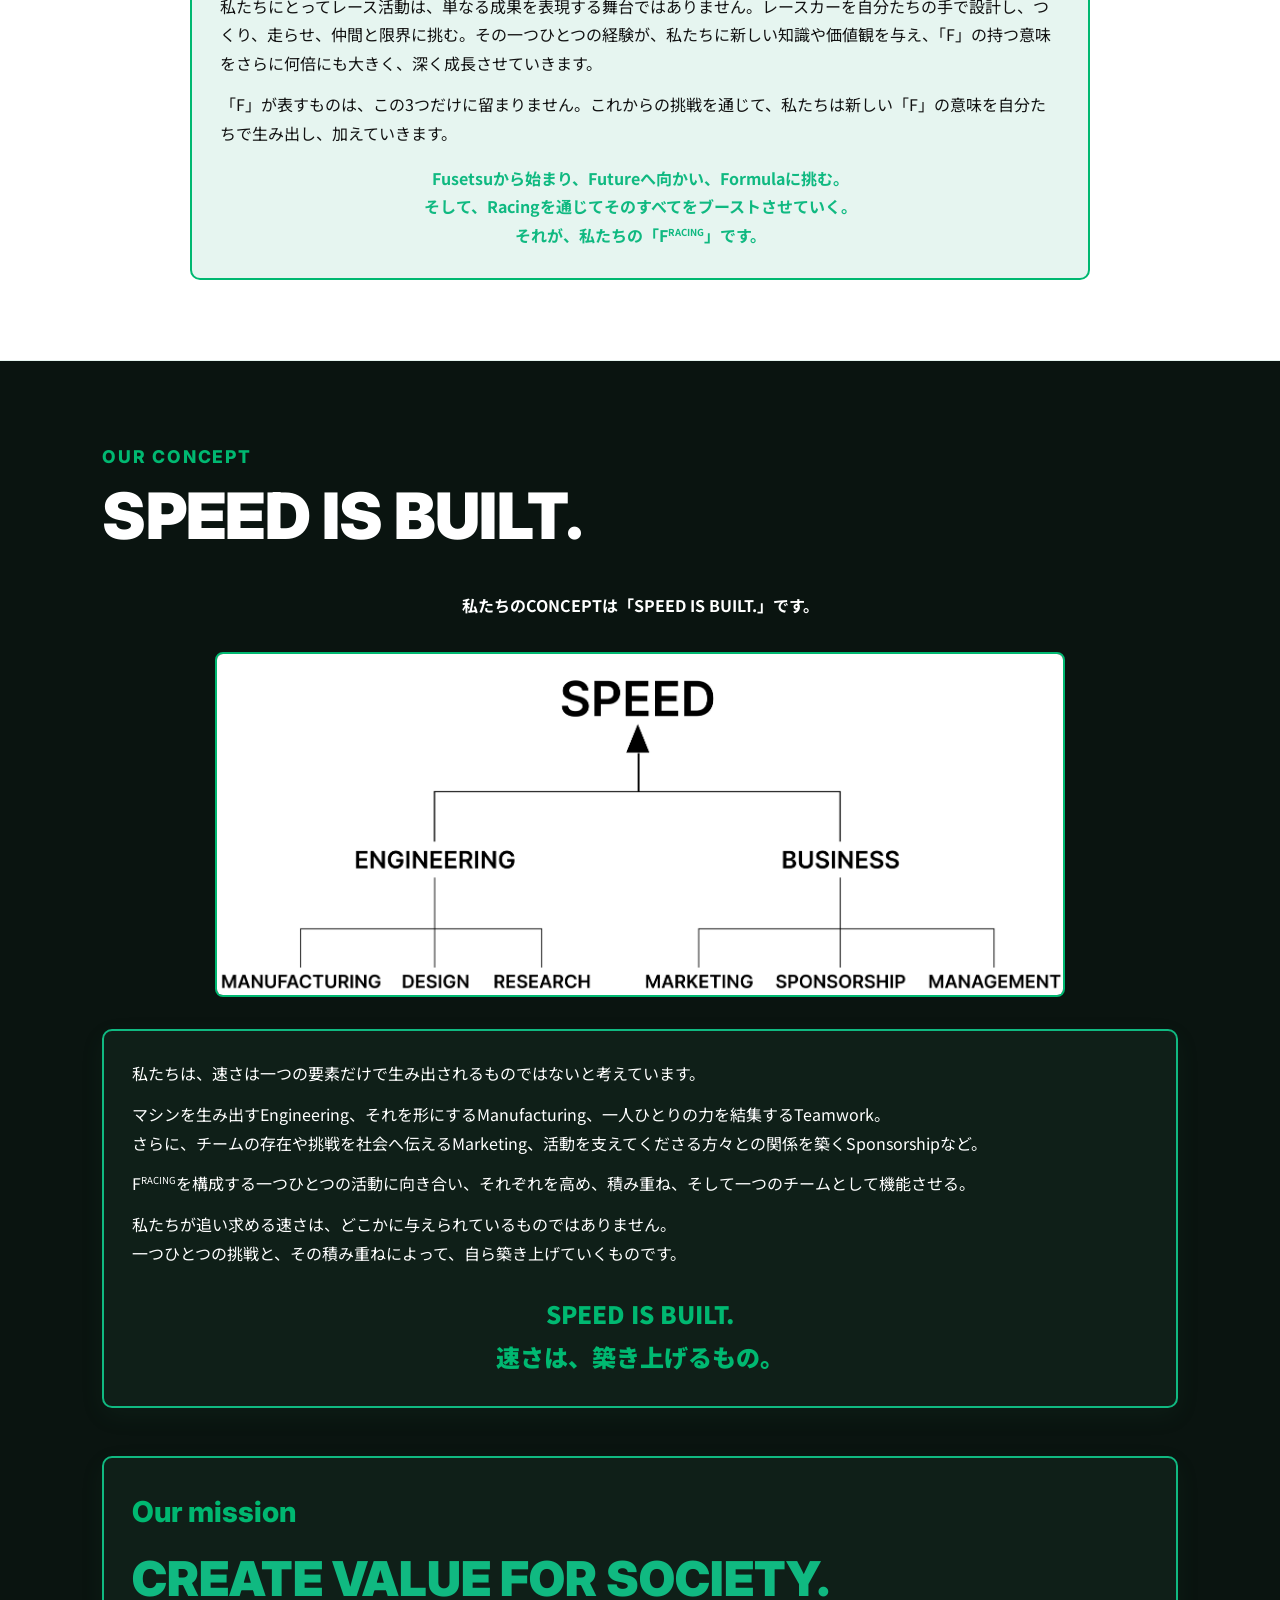
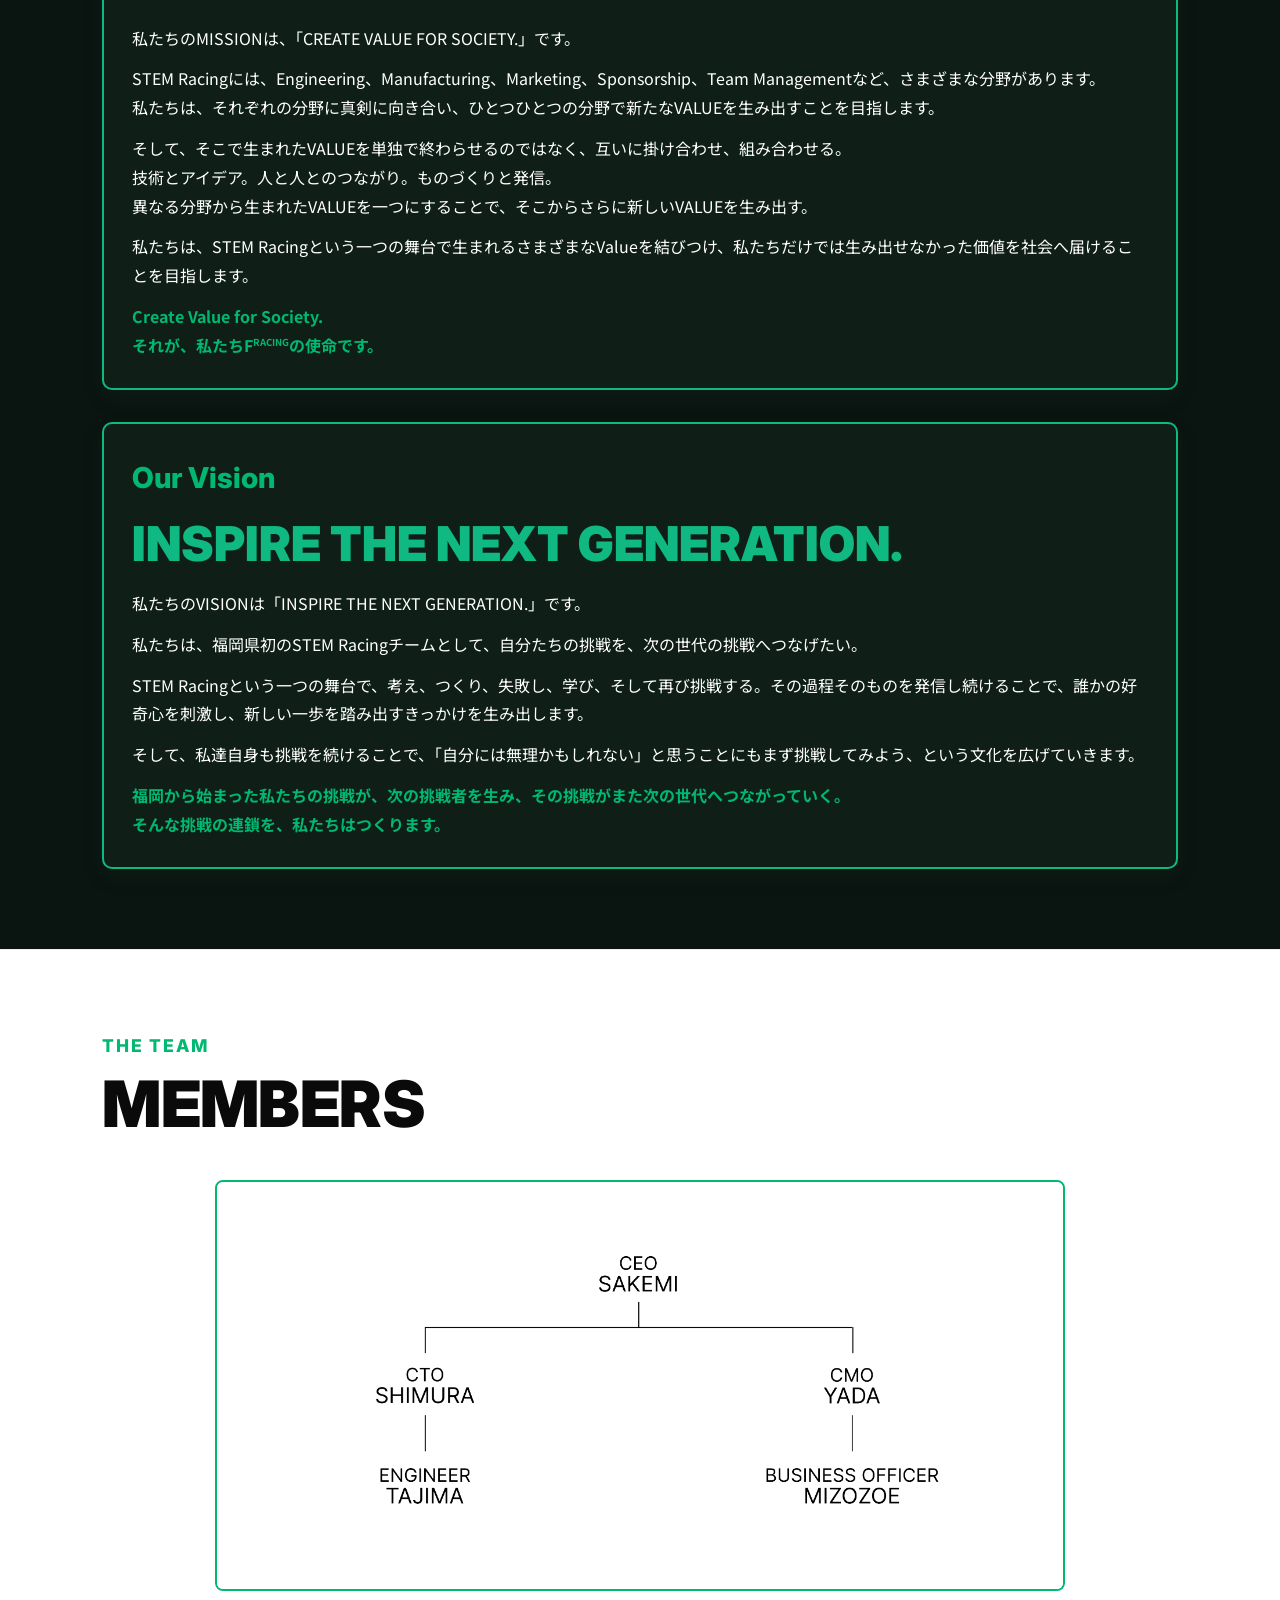
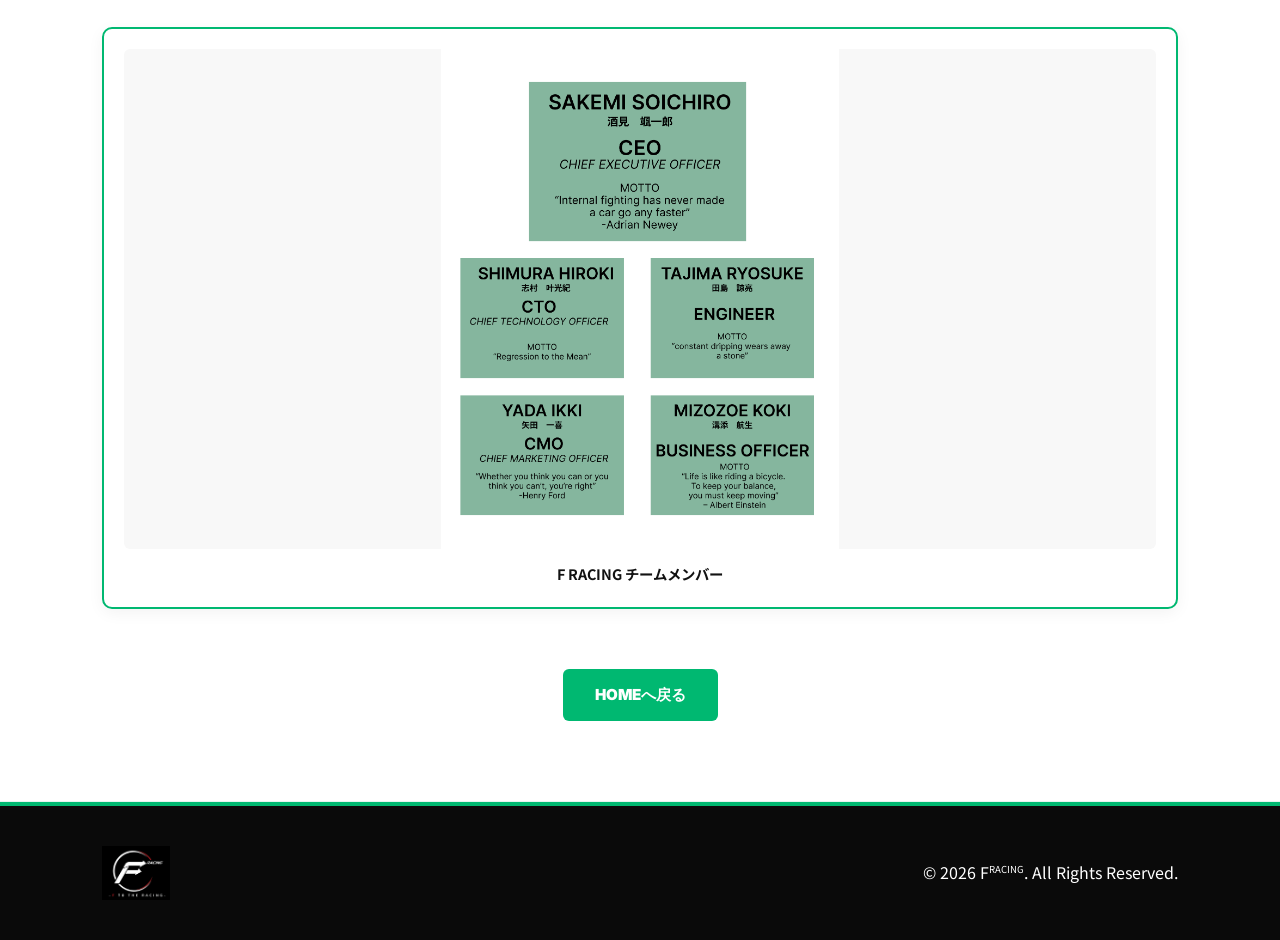
==== commit 7d72cfa3: "Update about.html" ====
--- a/about.html
+++ b/about.html
@@ -212,7 +212,7 @@
       <div class="member-insert-box" style="padding: 20px;">
   <div style="width: 100%; max-height: 500px; overflow: hidden; display: flex; justify-content: center; align-items: center; background-color: #f8f8f8; border-radius: 6px;">
     <!-- ★ src に縦長写真のパスを指定 -->
-    <img src="Group50.png" alt="F RACING メンバー写真" style="max-width: 100%; max-height: 500px; width: auto; height: auto; object-fit: contain; display: block;">
+    <img src="Group 50 (1).png" alt="F RACING メンバー写真" style="max-width: 100%; max-height: 500px; width: auto; height: auto; object-fit: contain; display: block;">
   </div>
   <p class="lang-jp" style="font-size: 0.9rem; margin-top: 12px; color: var(--text-main); font-weight: bold;">
     F RACING チームメンバー
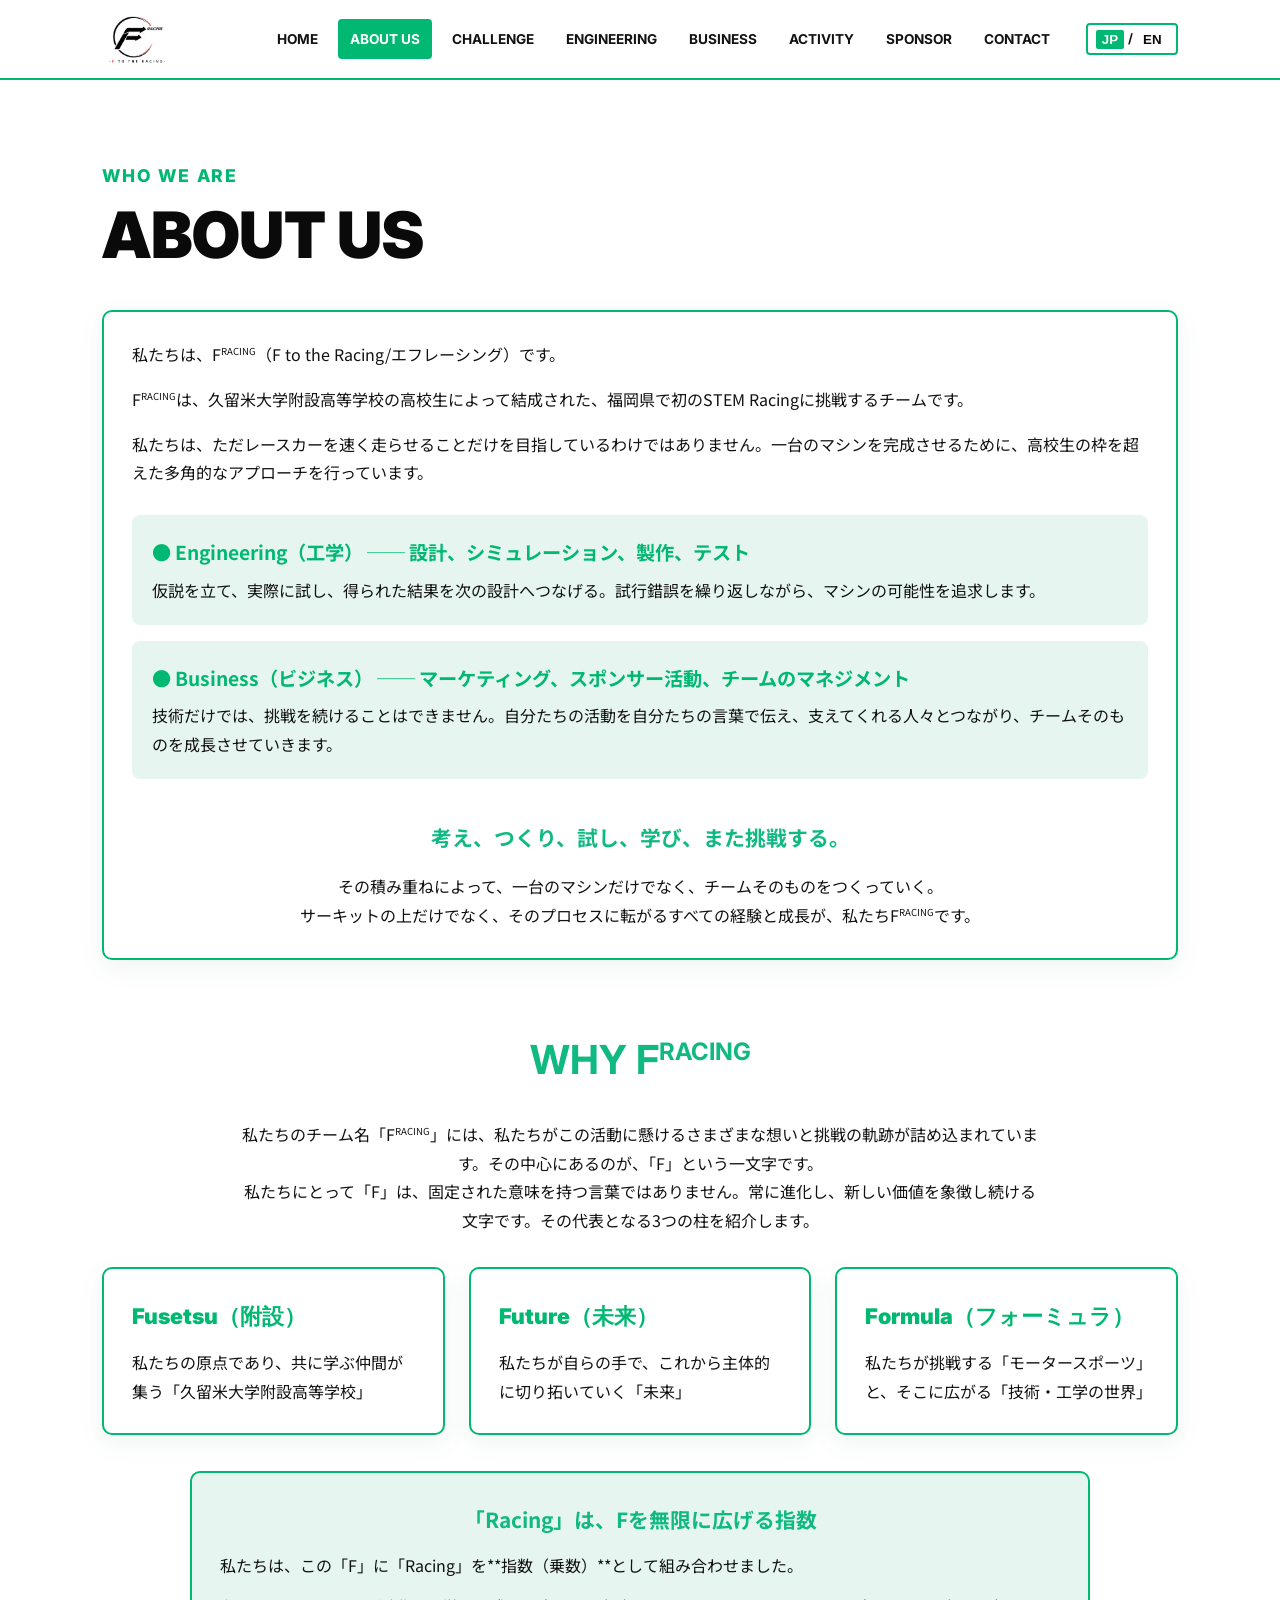
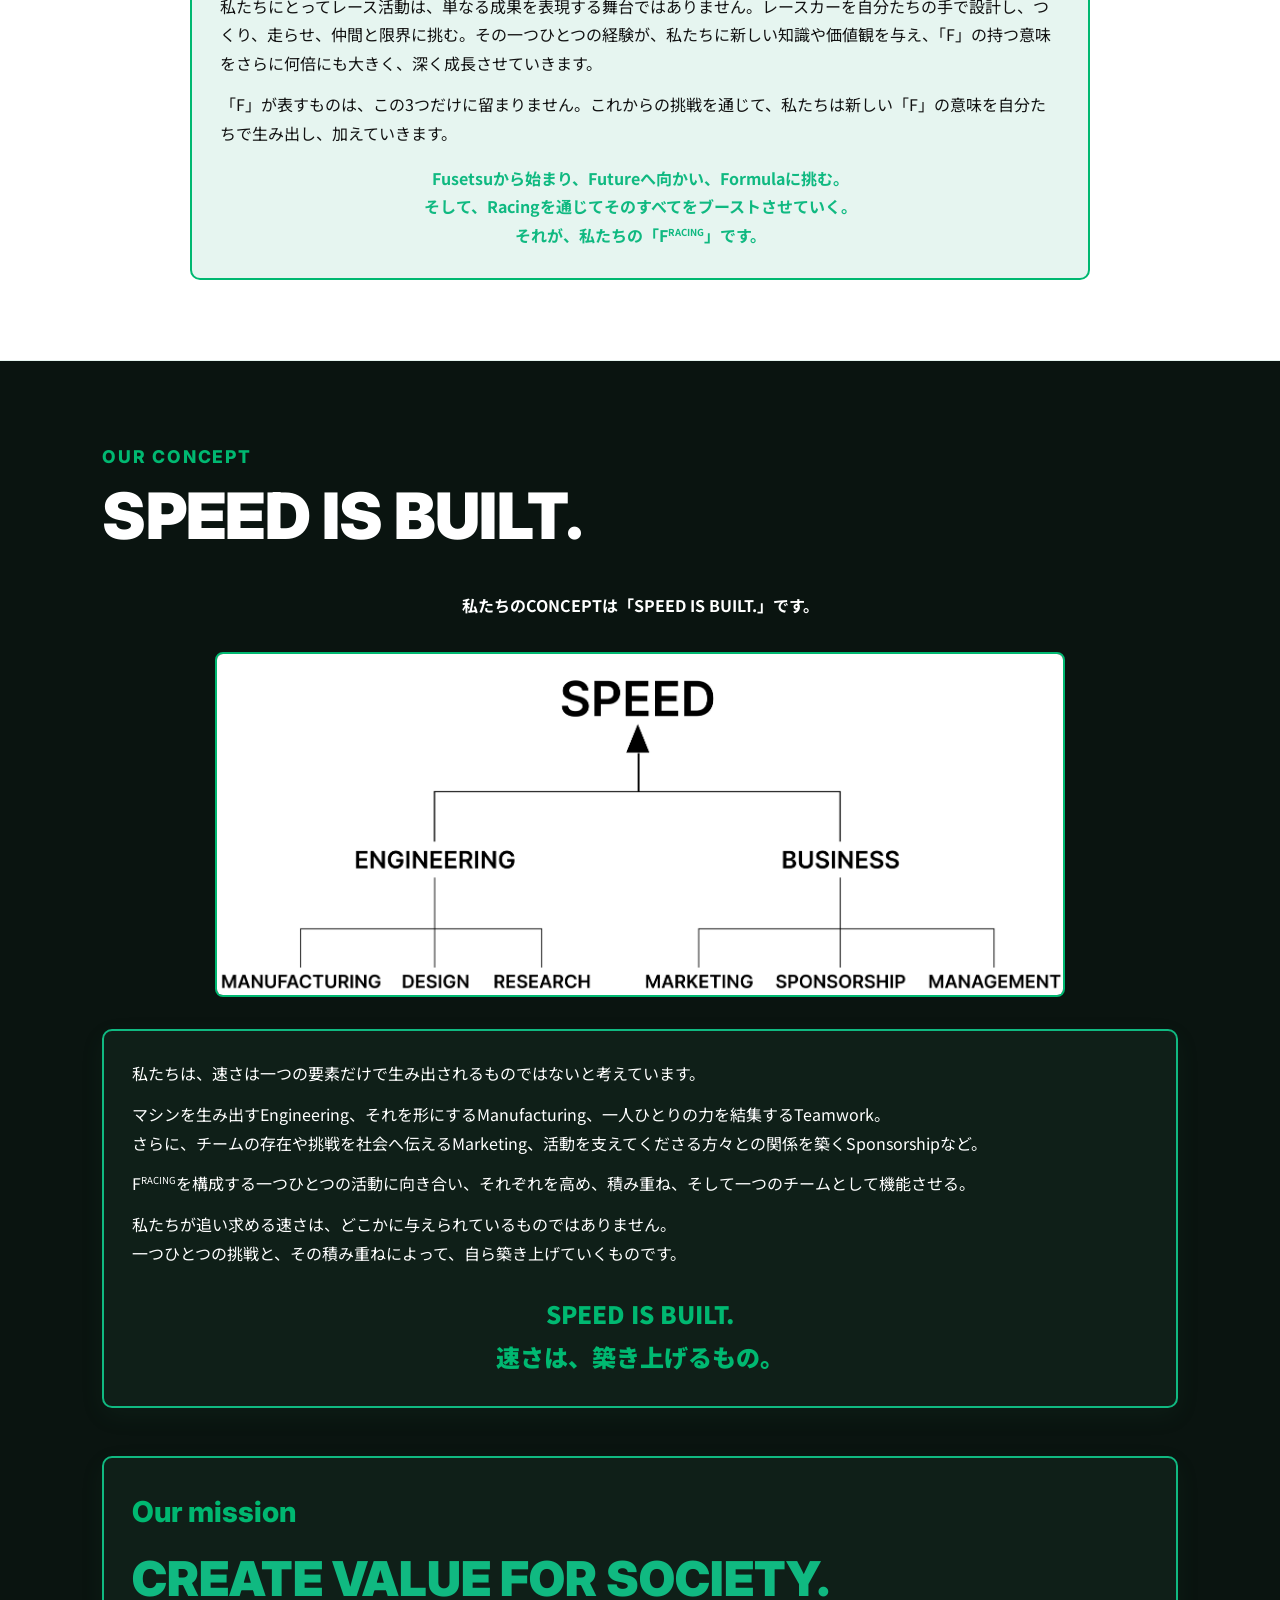
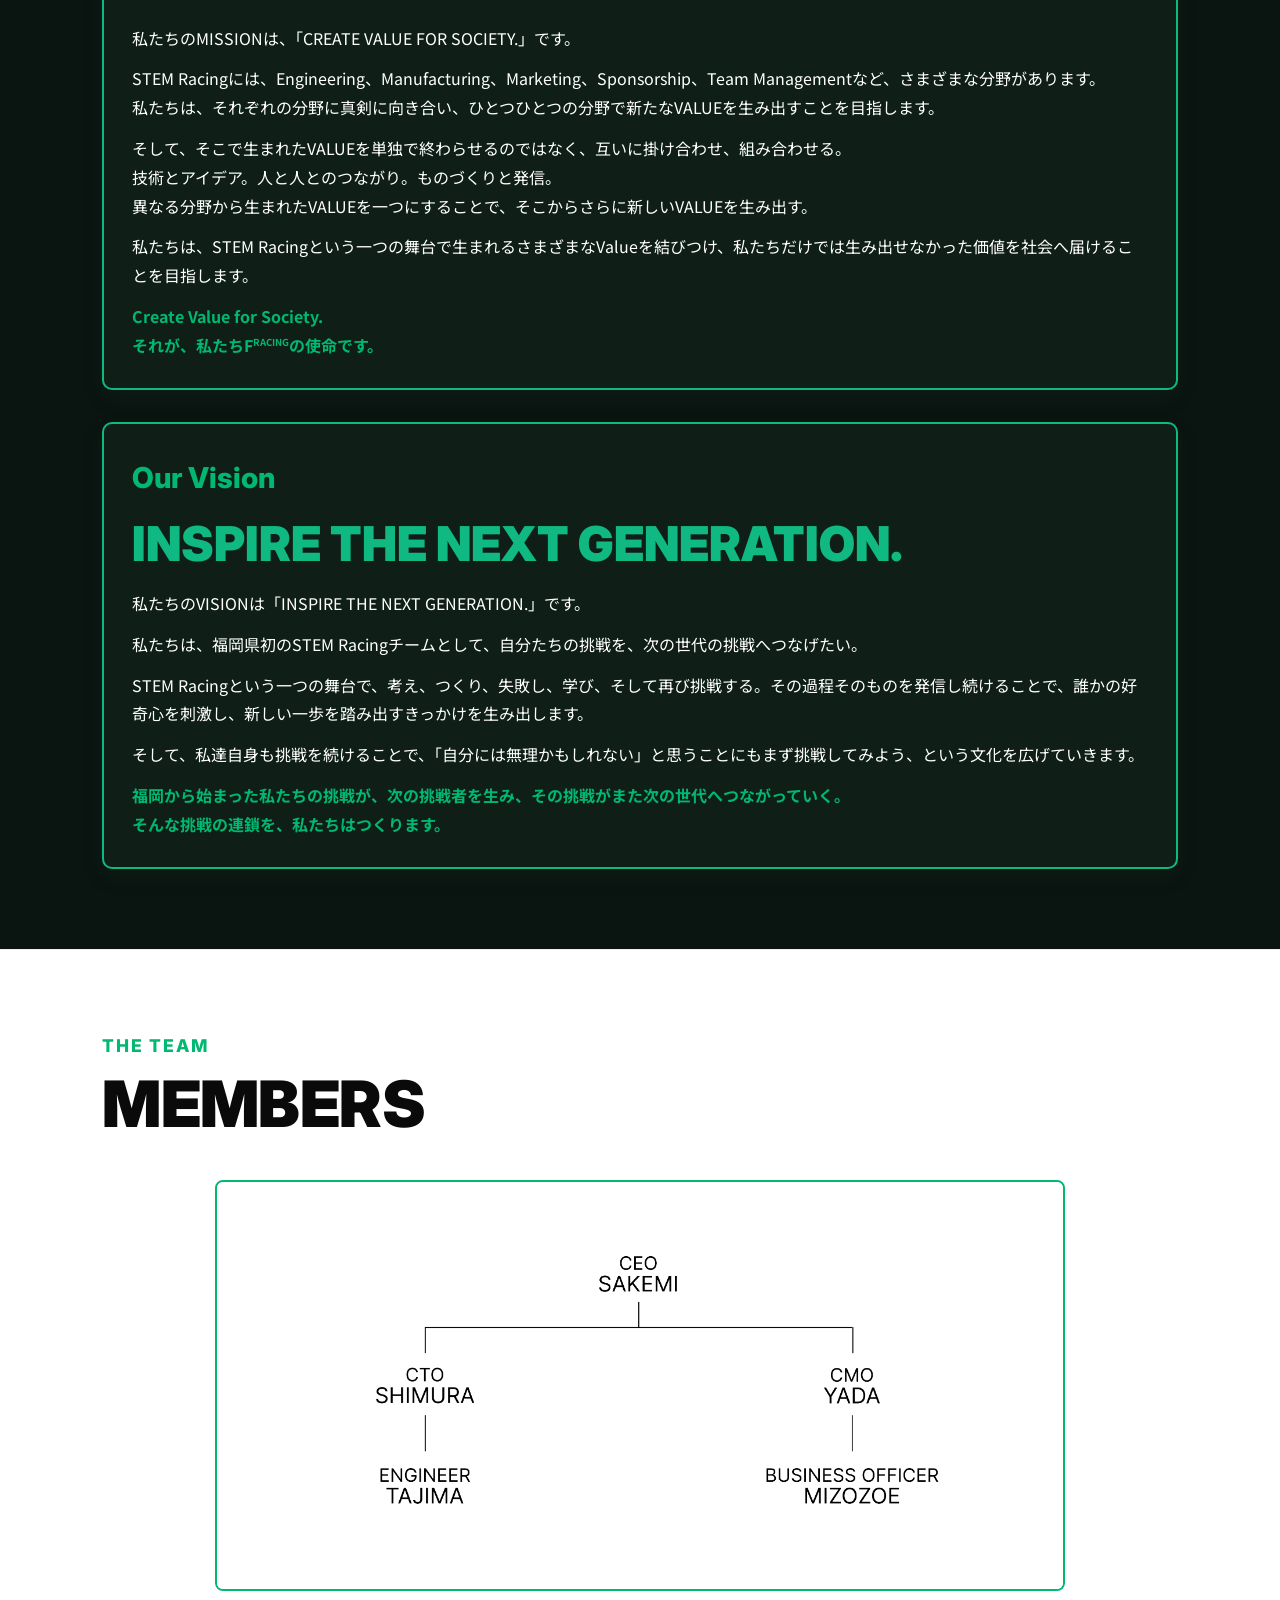
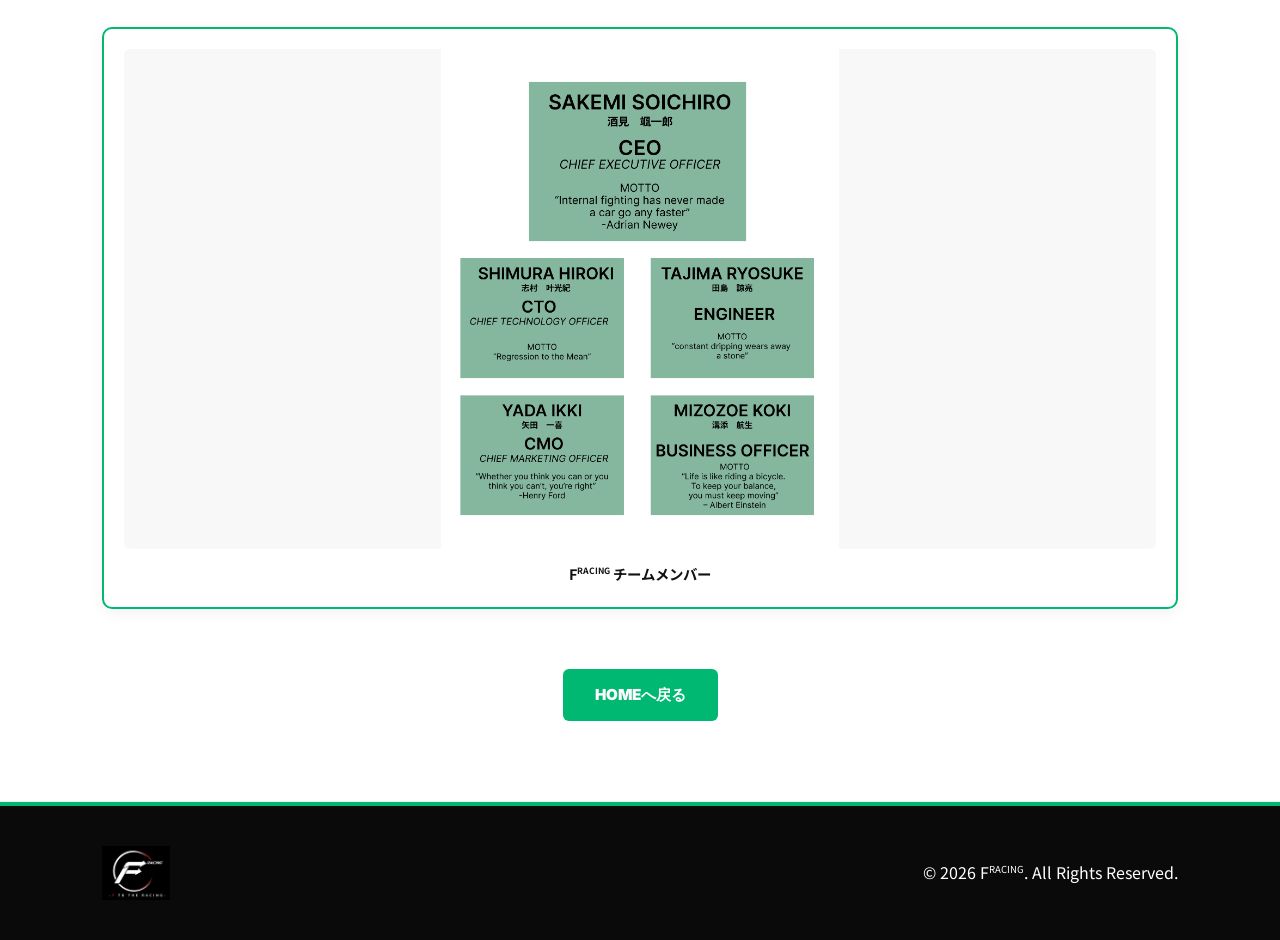
==== commit 62d2ab86: "Update about.html" ====
--- a/about.html
+++ b/about.html
@@ -215,10 +215,10 @@
     <img src="Group 50 (1).png" alt="F RACING メンバー写真" style="max-width: 100%; max-height: 500px; width: auto; height: auto; object-fit: contain; display: block;">
   </div>
   <p class="lang-jp" style="font-size: 0.9rem; margin-top: 12px; color: var(--text-main); font-weight: bold;">
-    F RACING チームメンバー
+    F<sup>RACING</sup> チームメンバー
   </p>
   <p class="lang-en" style="font-size: 0.9rem; margin-top: 12px; color: var(--text-main); font-weight: bold;">
-    F RACING Team Members
+    F<sup>RACING</sup> Team Members
   </p>
 </div>
       <div style="text-align: center; margin-top: 60px;">
--- a/style.css
+++ b/style.css
@@ -381,3 +381,20 @@
 .inline-link-btn:hover {
   transform: translateX(6px);
 }
+
+@media (max-width: 768px) {
+  header {
+    position: relative;
+  }
+
+  /* スマホ表示時の上部余白をセットでリセット */
+  main {
+    margin-top: 0 !important;   /* 110pxの不要なマージンを解除 */
+    padding-top: 0 !important;
+  }
+
+  /* 最初のセクションの上余白を詰める（20px程度に調整） */
+  main > section:first-child {
+    padding-top: 20px !important; 
+  }
+}
